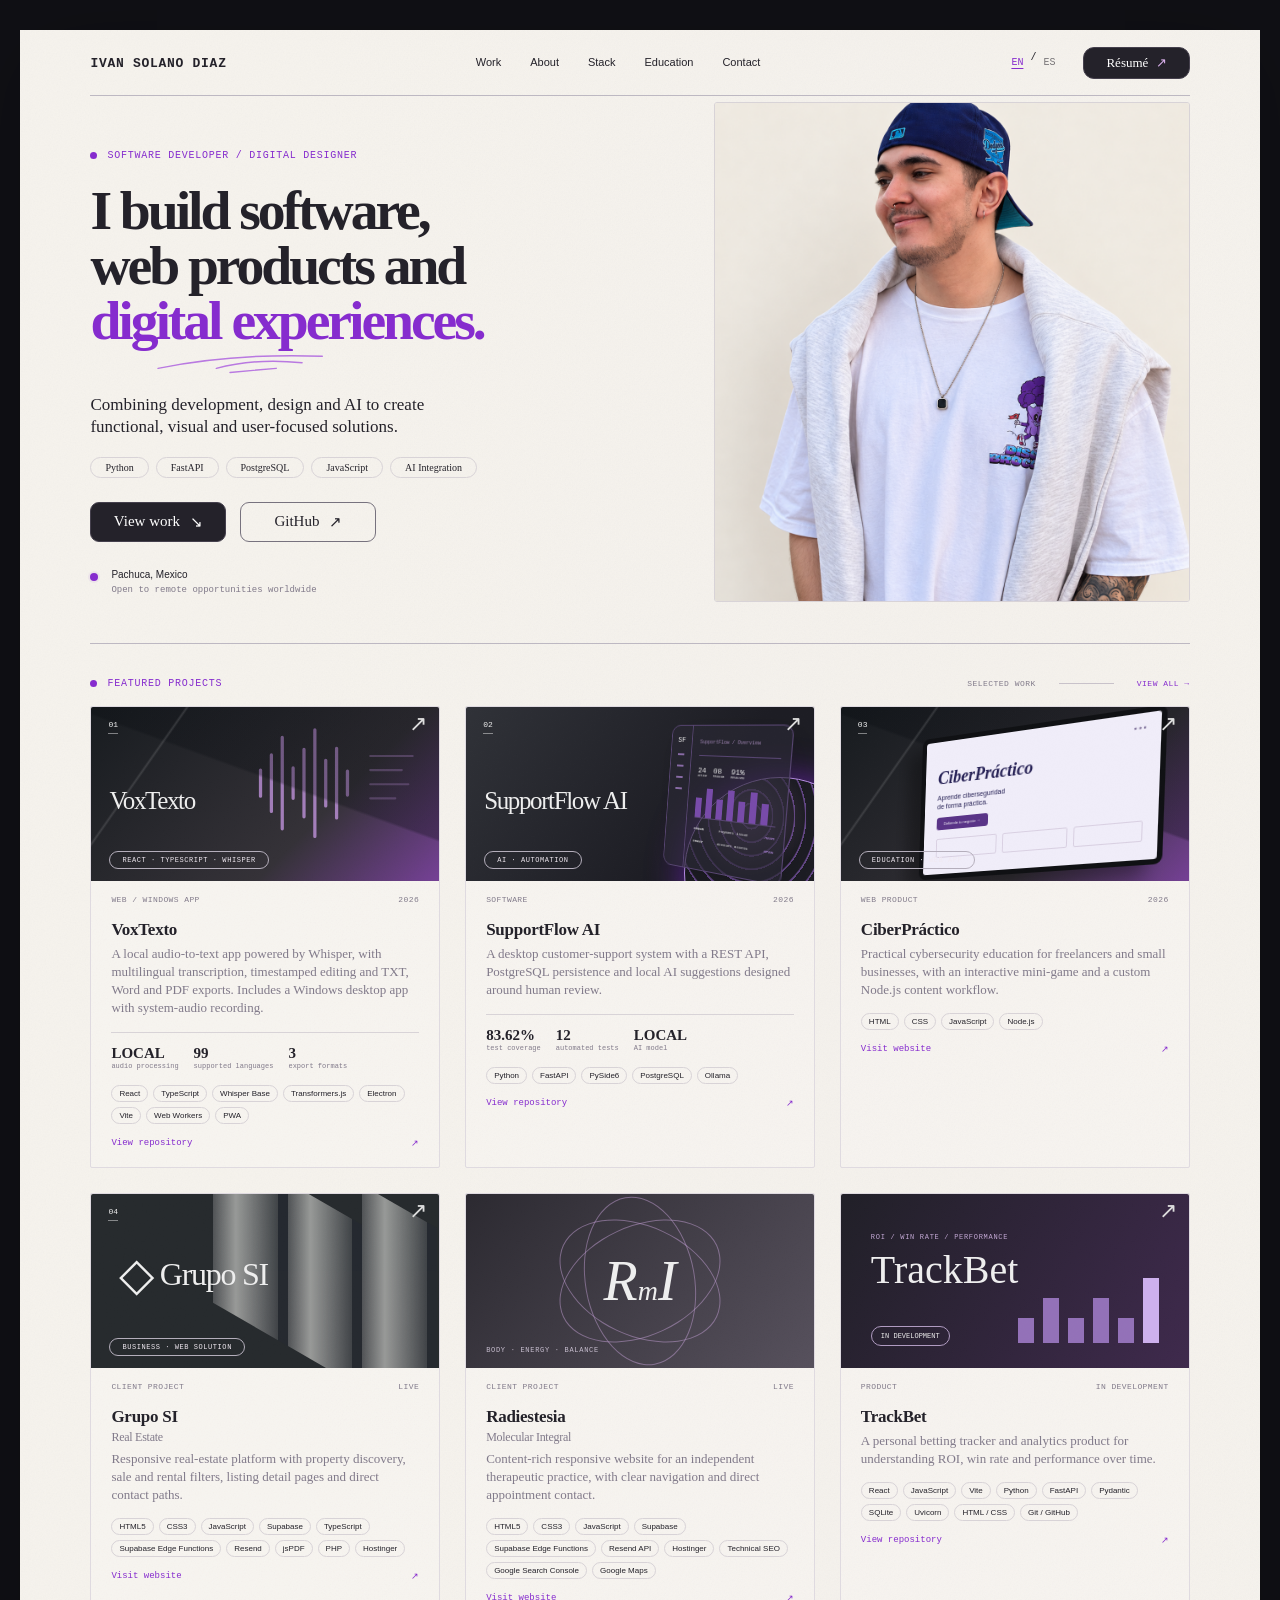
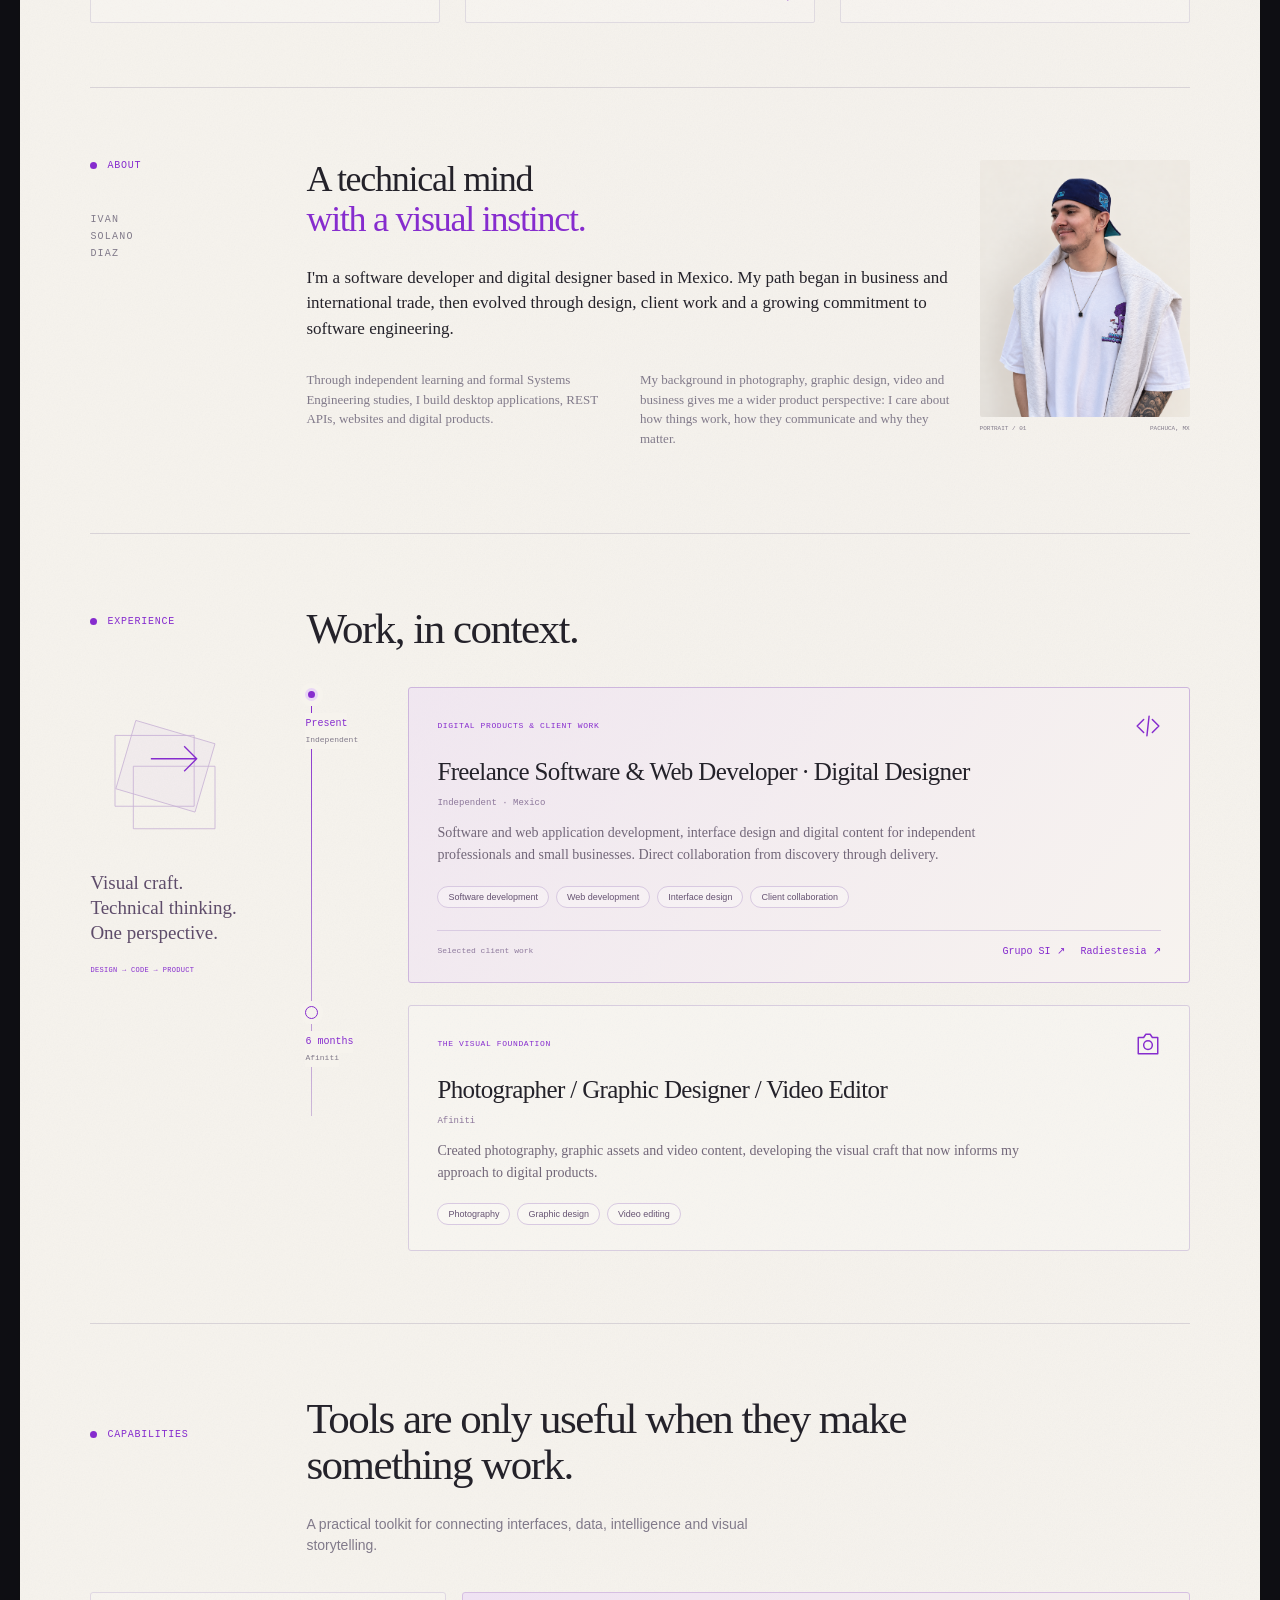
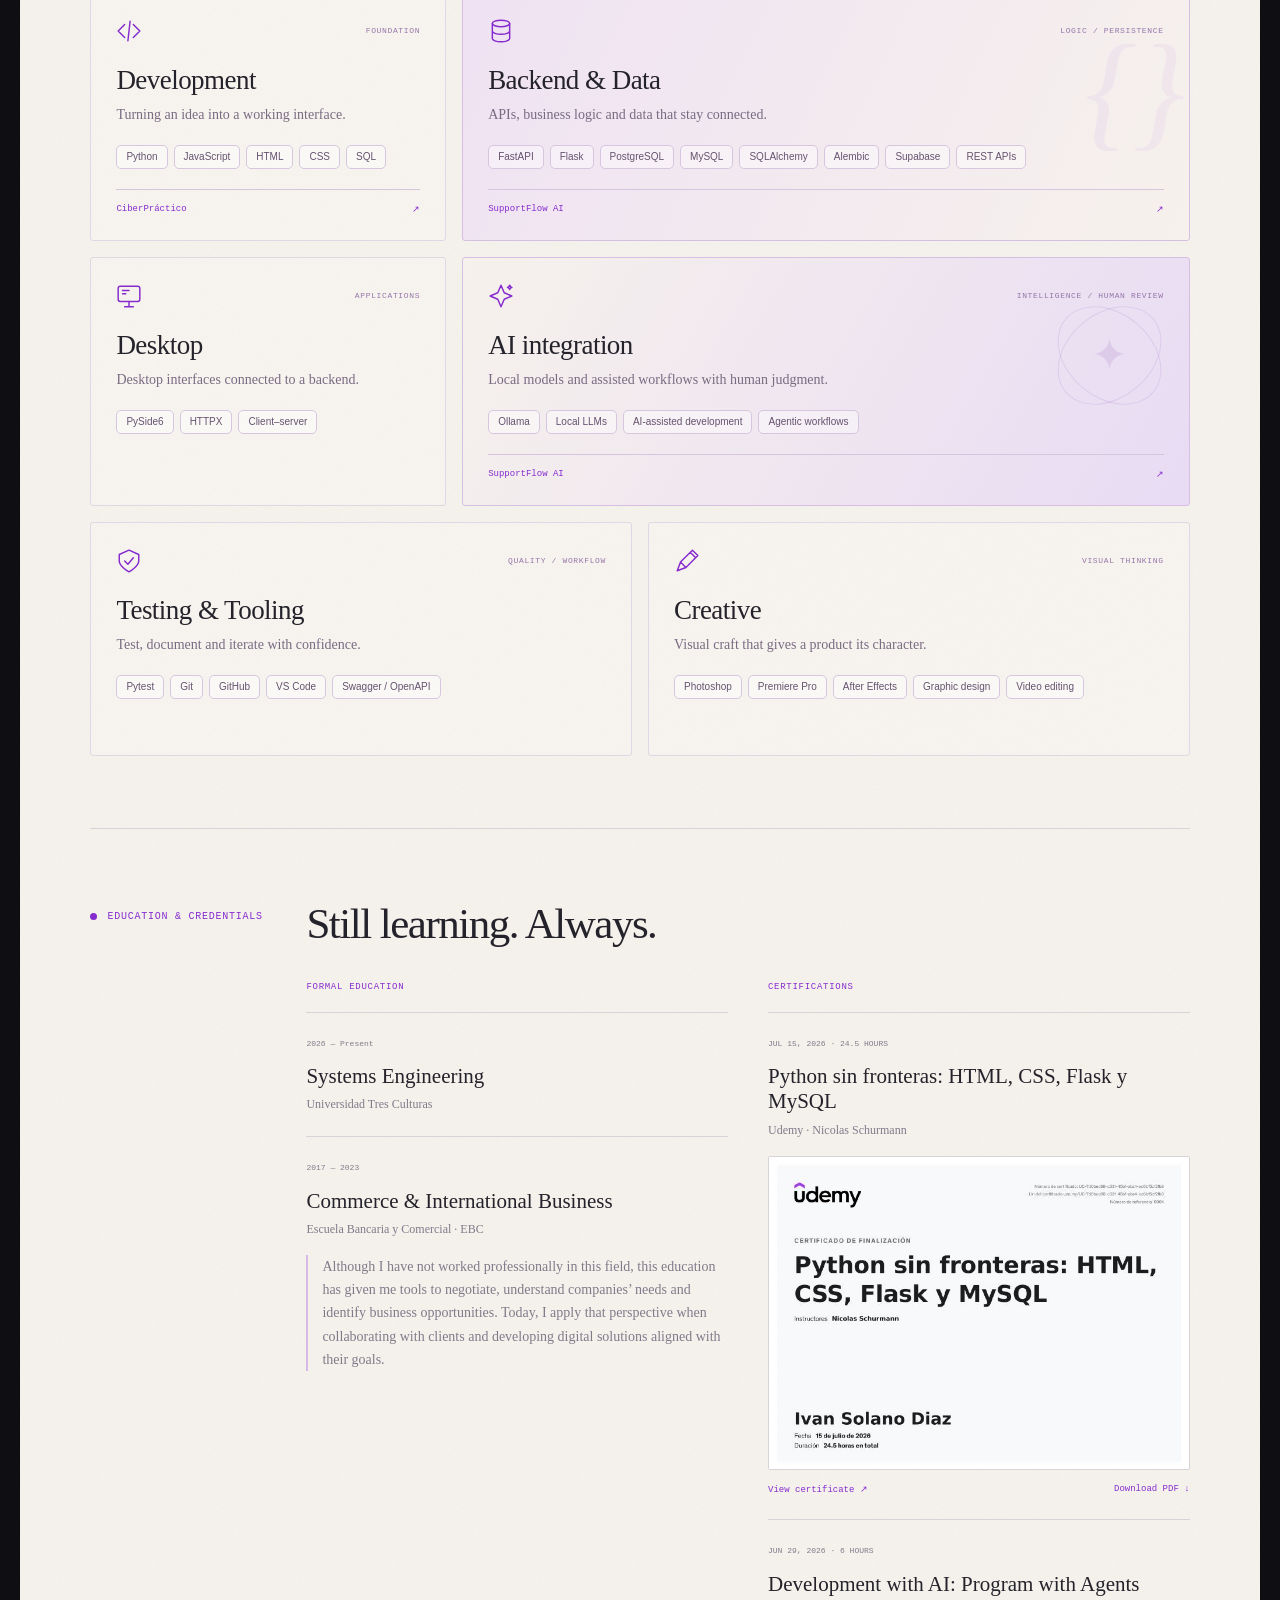
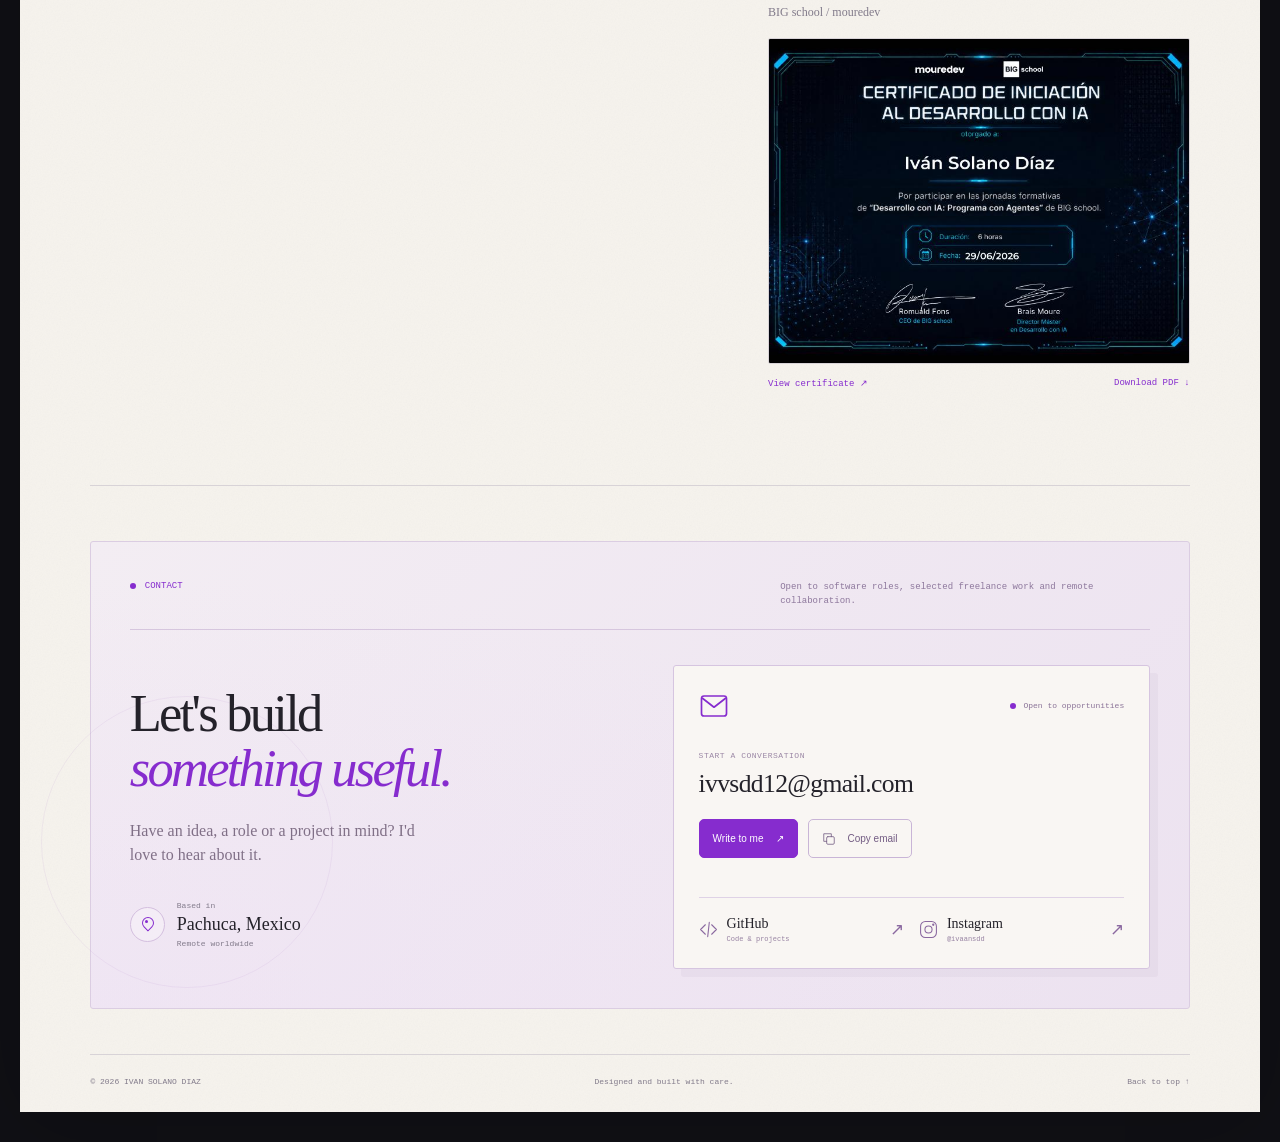
==== index.html @ 0d2542ab "Refresh cached portrait styles Updated the stylesheet link to include a version query parameter." ====
<!doctype html>
<html lang="en" data-theme="light">
<head>
  <meta charset="utf-8">
  <meta name="viewport" content="width=device-width, initial-scale=1">
  <meta name="description" content="Portfolio of Ivan Solano Diaz — software developer and digital designer based in Pachuca, Mexico.">
  <meta name="theme-color" content="#f1eee5">
  <title>Ivan Solano Diaz — Software Developer &amp; Digital Designer</title>
  <link rel="icon" href="assets/favicon.svg" type="image/svg+xml">
  <link rel="preload" href="assets/ivan-solano-portrait-cream.png" as="image">
  <link rel="stylesheet" href="styles.css?v=20261022-portrait">
  <script src="script.js" defer></script>
</head>
<body>
  <a class="skip-link" href="#main" data-en="Skip to content" data-es="Saltar al contenido">Skip to content</a>

  <div class="page-noise" aria-hidden="true"></div>
  <svg class="icon-library" xmlns="http://www.w3.org/2000/svg" aria-hidden="true">
    <defs>
      <symbol id="icon-code" viewBox="0 0 24 24"><path d="m8 6-6 6 6 6m8-12 6 6-6 6m-3-15-2 18"/></symbol>
      <symbol id="icon-data" viewBox="0 0 24 24"><ellipse cx="12" cy="5" rx="8" ry="3"/><path d="M4 5v14c0 1.7 3.6 3 8 3s8-1.3 8-3V5M4 12c0 1.7 3.6 3 8 3s8-1.3 8-3"/></symbol>
      <symbol id="icon-screen" viewBox="0 0 24 24"><rect x="2" y="3" width="20" height="14" rx="2"/><path d="M8 22h8m-4-5v5M6 7h6m-6 3h3"/></symbol>
      <symbol id="icon-ai" viewBox="0 0 24 24"><path d="m12 2 3 7 7 3-7 3-3 7-3-7-7-3 7-3Z"/><path d="m20 2 .7 1.3L22 4l-1.3.7L20 6l-.7-1.3L18 4l1.3-.7Z"/></symbol>
      <symbol id="icon-testing" viewBox="0 0 24 24"><path d="M12 2 3 6v6c0 5 9 10 9 10s9-5 9-10V6ZM8 12l3 3 5-6"/></symbol>
      <symbol id="icon-creative" viewBox="0 0 24 24"><path d="m3 21 3-8L17 2l5 5L11 18Zm3-8 5 5m4-14 5 5M3 21l8-3"/></symbol>
      <symbol id="icon-camera" viewBox="0 0 24 24"><path d="M3 6h5l2-3h4l2 3h5v15H3Z"/><circle cx="12" cy="13" r="4"/></symbol>
      <symbol id="icon-mail" viewBox="0 0 24 24"><rect x="2" y="4" width="20" height="16" rx="2"/><path d="m3 6 9 7 9-7"/></symbol>
      <symbol id="icon-instagram" viewBox="0 0 24 24"><rect x="2" y="2" width="20" height="20" rx="6"/><circle cx="12" cy="12" r="4.5"/><circle cx="18" cy="6" r=".8"/></symbol>
      <symbol id="icon-copy" viewBox="0 0 24 24"><rect x="8" y="8" width="13" height="13" rx="2"/><path d="M16 8V3H3v13h5"/></symbol>
    </defs>
  </svg>
  <div class="portfolio-sheet">

  <header class="site-header" data-header>
    <a class="brand" href="#top" aria-label="Ivan Solano — Home">
      <span class="brand-name">IVAN SOLANO DIAZ</span>
    </a>

    <button class="menu-button" type="button" aria-expanded="false" aria-controls="site-nav" data-menu-button>
      <span data-en="Menu" data-es="Menú">Menu</span>
      <i aria-hidden="true"></i>
    </button>

    <nav class="site-nav" id="site-nav" aria-label="Primary navigation" data-nav>
      <a href="#work" data-en="Work" data-es="Proyectos">Work</a>
      <a href="#about" data-en="About" data-es="Perfil">About</a>
      <a href="#stack" data-en="Stack" data-es="Stack">Stack</a>
      <a href="#education" data-en="Education" data-es="Educación">Education</a>
      <a href="#contact" data-en="Contact" data-es="Contacto">Contact</a>
    </nav>

    <div class="language-switcher" aria-label="Language selector">
      <button type="button" class="is-active" data-lang="en" aria-pressed="true">EN</button>
      <span>/</span>
      <button type="button" data-lang="es" aria-pressed="false">ES</button>
    </div>
    <button class="resume-button" type="button" data-print><span data-en="Résumé" data-es="Currículum">Résumé</span> <span class="ui-arrow" aria-hidden="true">↗</span></button>
  </header>

  <main id="main">
    <section class="hero" id="top" aria-labelledby="hero-title">
      <div class="hero-title-wrap">
        <p class="eyebrow reveal" data-en="Software Developer / Digital Designer" data-es="Desarrollador de Software / Diseñador Digital">Software Developer / Digital Designer</p>
        <h1 id="hero-title" class="display-title">
          <span class="title-line" data-en="I build software," data-es="Creo software,">I build software,</span>
          <span class="title-line" data-en="web products and" data-es="productos web y">web products and</span>
          <span class="title-line accent" data-en="digital experiences." data-es="experiencias digitales.">digital experiences.</span>
        </h1>
        <svg class="headline-scribble" viewBox="0 0 220 28" aria-hidden="true"><path d="M5 20 Q97 1 208 5 M77 20 Q125 7 183 13 M94 25 L151 20"/></svg>
      </div>

      <div class="hero-photo hero-photo--portrait reveal" data-parallax>
        <div class="photo-frame">
          <img src="assets/ivan-solano-portrait-cream.png" alt="Ivan Solano in a natural portrait against a warm cream background" width="1122" height="1402">
        </div>
      </div>

      <div class="hero-intro reveal">
        <p data-en="Combining development, design and AI to create functional, visual and user-focused solutions."
           data-es="Combino desarrollo, diseño e IA para crear soluciones funcionales, visuales y centradas en las personas.">
          Combining development, design and AI to create functional, visual and user-focused solutions.
        </p>
        <ul class="hero-tags tag-list"><li>Python</li><li>FastAPI</li><li>PostgreSQL</li><li>JavaScript</li><li>AI Integration</li></ul>
        <div class="hero-actions">
          <a class="button button-dark" href="#work"><span data-en="View work" data-es="Ver proyectos">View work</span><span class="ui-arrow" aria-hidden="true">↘</span></a>
          <a class="button button-ghost" href="https://github.com/wasatnight" target="_blank" rel="noreferrer"><span>GitHub</span><span class="ui-arrow" aria-hidden="true">↗</span></a>
        </div>
      </div>

      <aside class="hero-status reveal" aria-label="Current status">
        <span class="status-dot" aria-hidden="true"></span>
        <p><strong data-en="Pachuca, Mexico" data-es="Pachuca, México">Pachuca, Mexico</strong><br><span data-en="Open to remote opportunities worldwide" data-es="Disponible para oportunidades remotas globales">Open to remote opportunities worldwide</span></p>
      </aside>

      <div class="hero-stamp" aria-hidden="true">
        <svg viewBox="0 0 120 120" role="img">
          <defs><path id="circlePath" d="M 60,60 m -45,0 a 45,45 0 1,1 90,0 a 45,45 0 1,1 -90,0"/></defs>
          <text><textPath href="#circlePath">DESIGNING SYSTEMS · BUILDING IDEAS · </textPath></text>
          <path d="M60 39v42M46 67l14 14 14-14" fill="none" stroke="currentColor" stroke-width="2"/>
        </svg>
      </div>
    </section>

    <div class="ticker" aria-hidden="true">
      <div class="ticker-track">
        <span>PYTHON</span><i>✦</i><span>FASTAPI</span><i>✦</i><span>POSTGRESQL</span><i>✦</i><span>JAVASCRIPT</span><i>✦</i><span>AI INTEGRATION</span><i>✦</i>
        <span>PYTHON</span><i>✦</i><span>FASTAPI</span><i>✦</i><span>POSTGRESQL</span><i>✦</i><span>JAVASCRIPT</span><i>✦</i><span>AI INTEGRATION</span><i>✦</i>
      </div>
    </div>

    <section class="section work-section" id="work" aria-labelledby="work-title">
      <header class="section-heading reveal">
        <h2 id="work-title" class="section-index" data-en="Featured projects" data-es="Proyectos destacados">Featured projects</h2>
        <a href="#more-work" class="all-work-link"><span data-en="Selected work" data-es="Selección de trabajo">Selected work</span><i></i><b><span data-en="View all" data-es="Ver todos">View all</span> <span class="ui-arrow" aria-hidden="true">→</span></b></a>
      </header>

      <div class="project-grid">
      <article class="project-card project-featured reveal">
        <div class="project-card-visual cyber-visual" aria-label="Graphic illustration for VoxTexto">
          <span class="cyber-grid" aria-hidden="true"></span>
          <span class="visual-number">01</span><a class="visual-arrow" href="https://github.com/wasatnight/voxtexto" target="_blank" rel="noreferrer" aria-label="VoxTexto GitHub repository">↗</a>
          <svg viewBox="0 0 320 174" width="100%" height="100%" preserveAspectRatio="xMidYMid slice" aria-hidden="true" focusable="false">
            <g fill="none" stroke="#c898e5" stroke-width="3" stroke-linecap="round" opacity=".75">
              <path d="M156 65v24m10-38v52m10-68v84m10-56v28m10-45v62m10-80v98m10-70v42m10-53v64m10-43v22"/>
              <path d="M257 52h39m-39 13h29m-29 13h35m-35 13h23" stroke-width="2" opacity=".55"/>
            </g>
          </svg>
          <span class="visual-title">VoxTexto</span><span class="visual-label">REACT · TYPESCRIPT · WHISPER</span>
        </div>
        <div class="project-copy">
          <div class="project-meta"><span data-en="WEB / WINDOWS APP" data-es="APP WEB / WINDOWS">WEB / WINDOWS APP</span><span>2026</span></div>
          <h3>VoxTexto</h3>
          <p data-en="A local audio-to-text app powered by Whisper, with multilingual transcription, timestamped editing and TXT, Word and PDF exports. Includes a Windows desktop app with system-audio recording."
             data-es="Aplicación de audio a texto con procesamiento local mediante Whisper, transcripción multilingüe, edición con marcas de tiempo y exportación a TXT, Word y PDF. Incluye una app para Windows con grabación del audio del sistema.">
            A local audio-to-text app powered by Whisper, with multilingual transcription, timestamped editing and TXT, Word and PDF exports. Includes a Windows desktop app with system-audio recording.
          </p>
          <div class="project-facts" aria-label="Project highlights">
            <span><strong>LOCAL</strong><small data-en="audio processing" data-es="procesamiento de audio">audio processing</small></span>
            <span><strong>99</strong><small data-en="supported languages" data-es="idiomas compatibles">supported languages</small></span>
            <span><strong>3</strong><small data-en="export formats" data-es="formatos de exportación">export formats</small></span>
          </div>
          <ul class="tag-list" aria-label="Technologies"><li>React</li><li>TypeScript</li><li>Whisper Base</li><li>Transformers.js</li><li>Electron</li><li>Vite</li><li>Web Workers</li><li>PWA</li></ul>
          <a class="text-link" href="https://github.com/wasatnight/voxtexto" target="_blank" rel="noreferrer"><span data-en="View repository" data-es="Ver repositorio">View repository</span> <span class="ui-arrow" aria-hidden="true">↗</span></a>
        </div>
      </article>

      <article class="project-card project-featured reveal">
        <div class="project-visual supportflow-visual" aria-label="Abstract interface preview for SupportFlow AI">
          <div class="app-window">
            <div class="app-sidebar">
              <span class="app-logo">SF</span>
              <i></i><i></i><i></i><i></i>
            </div>
            <div class="app-main">
              <div class="app-top"><span>SupportFlow / Overview</span><b>● LOCAL AI</b></div>
              <div class="metric-row"><i>24<small>ACTIVE</small></i><i>08<small>PENDING</small></i><i>91%<small>RESOLVED</small></i></div>
              <div class="app-chart"><span></span><span></span><span></span><span></span><span></span><span></span><span></span></div>
              <div class="ticket-row"><b>#0248</b><span>Payment issue</span><em>HIGH</em></div>
              <div class="ticket-row"><b>#0247</b><span>Account access</span><em>OPEN</em></div>
            </div>
          </div>
          <span class="visual-number">02</span><a class="visual-arrow" href="https://github.com/wasatnight/supportflow-ai" target="_blank" rel="noreferrer" aria-label="SupportFlow AI repository">↗</a>
          <span class="visual-title">SupportFlow AI</span><span class="visual-label">AI · AUTOMATION</span>
        </div>
        <div class="project-copy">
          <div class="project-meta"><span>SOFTWARE</span><span>2026</span></div>
          <h3>SupportFlow AI</h3>
          <p data-en="A desktop customer-support system with a REST API, PostgreSQL persistence and local AI suggestions designed around human review."
             data-es="Sistema de soporte al cliente de escritorio con API REST, persistencia en PostgreSQL y sugerencias de IA local diseñadas para revisión humana.">
            A desktop customer-support system with a REST API, PostgreSQL persistence and local AI suggestions designed around human review.
          </p>
          <div class="project-facts" aria-label="Project highlights">
            <span><strong>83.62%</strong><small data-en="test coverage" data-es="cobertura de tests">test coverage</small></span>
            <span><strong>12</strong><small data-en="automated tests" data-es="tests automatizados">automated tests</small></span>
            <span><strong>LOCAL</strong><small data-en="AI model" data-es="modelo de IA">AI model</small></span>
          </div>
          <ul class="tag-list" aria-label="Technologies">
            <li>Python</li><li>FastAPI</li><li>PySide6</li><li>PostgreSQL</li><li>Ollama</li>
          </ul>
          <a class="text-link" href="https://github.com/wasatnight/supportflow-ai" target="_blank" rel="noreferrer"><span data-en="View repository" data-es="Ver repositorio">View repository</span> <span class="ui-arrow" aria-hidden="true">↗</span></a>
        </div>
      </article>

        <article class="project-card reveal">
          <div class="project-card-visual cyber-visual" aria-label="Graphic illustration for CiberPráctico">
            <span class="cyber-grid"></span>
            <span class="visual-number">03</span><a class="visual-arrow" href="https://ciberpractico.com" target="_blank" rel="noreferrer" aria-label="CiberPráctico website">↗</a>
            <div class="browser-mock"><div class="mock-toolbar">● ● ●</div><p>CiberPráctico</p><small>Aprende ciberseguridad<br>de forma práctica.</small><div class="mock-button">Defiende tu negocio <span class="ui-arrow" aria-hidden="true">→</span></div><div class="mock-tiles"><i></i><i></i><i></i></div></div>
            <span class="visual-label">EDUCATION · WEB APP</span>
          </div>
          <div class="project-meta"><span>WEB PRODUCT</span><span>2026</span></div>
          <h3>CiberPráctico</h3>
          <p data-en="Practical cybersecurity education for freelancers and small businesses, with an interactive mini-game and a custom Node.js content workflow."
             data-es="Educación práctica en ciberseguridad para freelancers y pequeños negocios, con minijuego interactivo y un flujo de contenido propio en Node.js.">
            Practical cybersecurity education for freelancers and small businesses, with an interactive mini-game and a custom Node.js content workflow.
          </p>
          <ul class="tag-list"><li>HTML</li><li>CSS</li><li>JavaScript</li><li>Node.js</li></ul>
          <a class="text-link" href="https://ciberpractico.com" target="_blank" rel="noreferrer"><span data-en="Visit website" data-es="Visitar sitio">Visit website</span> <span class="ui-arrow" aria-hidden="true">↗</span></a>
        </article>

        <article class="project-card reveal" id="more-work">
          <div class="project-card-visual estate-visual" aria-label="Graphic illustration for Grupo SI">
            <span class="visual-number">04</span><a class="visual-arrow" href="https://gruposichih.com.mx" target="_blank" rel="noreferrer" aria-label="Grupo SI website">↗</a>
            <div class="estate-photo"><span></span><span></span><span></span></div>
            <p><span aria-hidden="true">◇</span> Grupo SI</p>
            <span class="visual-label">BUSINESS · WEB SOLUTION</span>
          </div>
          <div class="project-meta"><span>CLIENT PROJECT</span><span>LIVE</span></div>
          <h3>Grupo SI <small>Real Estate</small></h3>
          <p data-en="Responsive real-estate platform with property discovery, sale and rental filters, listing detail pages and direct contact paths."
             data-es="Plataforma inmobiliaria responsive con búsqueda de propiedades, filtros de venta y renta, fichas individuales y contacto directo.">
            Responsive real-estate platform with property discovery, sale and rental filters, listing detail pages and direct contact paths.
          </p>
          <ul class="tag-list" aria-label="Technologies"><li>HTML5</li><li>CSS3</li><li>JavaScript</li><li>Supabase</li><li>TypeScript</li><li>Supabase Edge Functions</li><li>Resend</li><li>jsPDF</li><li>PHP</li><li>Hostinger</li></ul>
          <a class="text-link" href="https://gruposichih.com.mx" target="_blank" rel="noreferrer"><span data-en="Visit website" data-es="Visitar sitio">Visit website</span> <span class="ui-arrow" aria-hidden="true">↗</span></a>
        </article>

        <article class="project-card reveal">
          <div class="project-card-visual rad-visual" aria-label="Graphic illustration for Radiestesia Molecular Integral">
            <span class="orbit orbit-one"></span><span class="orbit orbit-two"></span><span class="orbit orbit-three"></span>
            <p>R<small>m</small>I</p>
            <b>BODY · ENERGY · BALANCE</b>
          </div>
          <div class="project-meta"><span>CLIENT PROJECT</span><span>LIVE</span></div>
          <h3>Radiestesia <small>Molecular Integral</small></h3>
          <p data-en="Content-rich responsive website for an independent therapeutic practice, with clear navigation and direct appointment contact."
             data-es="Sitio responsive con amplio contenido para una práctica terapéutica independiente, navegación clara y contacto directo para agendar.">
            Content-rich responsive website for an independent therapeutic practice, with clear navigation and direct appointment contact.
          </p>
          <ul class="tag-list" aria-label="Technologies"><li>HTML5</li><li>CSS3</li><li>JavaScript</li><li>Supabase</li><li>Supabase Edge Functions</li><li>Resend API</li><li>Hostinger</li><li data-en="Technical SEO" data-es="SEO técnico">Technical SEO</li><li>Google Search Console</li><li>Google Maps</li></ul>
          <a class="text-link" href="https://radiestesiamolecularintegral.com.mx" target="_blank" rel="noreferrer"><span data-en="Visit website" data-es="Visitar sitio">Visit website</span> <span class="ui-arrow" aria-hidden="true">↗</span></a>
        </article>

        <article class="project-card project-wip reveal">
          <div class="project-card-visual trackbet-visual" aria-label="Graphic illustration for TrackBet">
            <a class="visual-arrow" href="https://github.com/wasatnight/trackbet-desktop" target="_blank" rel="noreferrer" aria-label="TrackBet GitHub repository">↗</a>
            <div class="odds"><span>ROI / WIN RATE / PERFORMANCE</span><strong>TrackBet</strong></div>
            <div class="track-line"><i></i><i></i><i></i><i></i><i></i><i></i></div>
            <div class="wip-stamp" data-en="IN DEVELOPMENT" data-es="EN DESARROLLO">IN DEVELOPMENT</div>
          </div>
          <div class="project-meta"><span>PRODUCT</span><span data-en="IN DEVELOPMENT" data-es="EN DESARROLLO">IN DEVELOPMENT</span></div>
          <h3>TrackBet</h3>
          <p data-en="A personal betting tracker and analytics product for understanding ROI, win rate and performance over time."
             data-es="Producto personal para registrar apuestas y analizar ROI, porcentaje de acierto y rendimiento a lo largo del tiempo.">
            A personal betting tracker and analytics product for understanding ROI, win rate and performance over time.
          </p>
          <ul class="tag-list" aria-label="Technologies"><li>React</li><li>JavaScript</li><li>Vite</li><li>Python</li><li>FastAPI</li><li>Pydantic</li><li>SQLite</li><li>Uvicorn</li><li>HTML / CSS</li><li>Git / GitHub</li></ul>
          <a class="text-link" href="https://github.com/wasatnight/trackbet-desktop" target="_blank" rel="noreferrer"><span data-en="View repository" data-es="Ver repositorio">View repository</span> <span class="ui-arrow" aria-hidden="true">↗</span></a>
        </article>
      </div>
    </section>

    <section class="section about-section" id="about" aria-labelledby="about-title">
      <div class="about-label reveal">
        <p class="section-index"><span data-en="About" data-es="Perfil">About</span></p>
        <span>IVAN<br>SOLANO<br>DIAZ</span>
      </div>
      <div class="about-copy reveal">
        <h2 id="about-title"><span data-en="A technical mind" data-es="Mente técnica">A technical mind</span><br><em data-en="with a visual instinct." data-es="con instinto visual.">with a visual instinct.</em></h2>
        <p class="lead" data-en="I'm a software developer and digital designer based in Mexico. My path began in business and international trade, then evolved through design, client work and a growing commitment to software engineering."
           data-es="Soy desarrollador de software y diseñador digital en México. Mi camino comenzó en negocios y comercio internacional, y evolucionó a través del diseño, el trabajo con clientes y un compromiso creciente con la ingeniería de software.">
          I'm a software developer and digital designer based in Mexico. My path began in business and international trade, then evolved through design, client work and a growing commitment to software engineering.
        </p>
        <div class="about-columns">
          <p data-en="Through independent learning and formal Systems Engineering studies, I build desktop applications, REST APIs, websites and digital products."
             data-es="A través del aprendizaje independiente y mis estudios formales en Ingeniería en Sistemas, construyo aplicaciones de escritorio, APIs REST, sitios web y productos digitales.">
            Through independent learning and formal Systems Engineering studies, I build desktop applications, REST APIs, websites and digital products.
          </p>
          <p data-en="My background in photography, graphic design, video and business gives me a wider product perspective: I care about how things work, how they communicate and why they matter."
             data-es="Mi experiencia en fotografía, diseño gráfico, video y negocios me da una perspectiva más amplia: me importa cómo funcionan las cosas, cómo comunican y por qué importan.">
            My background in photography, graphic design, video and business gives me a wider product perspective: I care about how things work, how they communicate and why they matter.
          </p>
        </div>
      </div>
      <figure class="about-photo reveal">
        <img src="assets/ivan-solano-portrait-cream.png" alt="Portrait of Ivan Solano against a warm cream background" width="1122" height="1402" loading="lazy">
        <figcaption><span>PORTRAIT / 01</span><span>PACHUCA, MX</span></figcaption>
      </figure>
    </section>

    <section class="section experience-section" id="experience" aria-labelledby="experience-title">
      <header class="section-heading compact reveal">
        <p class="section-index"><span data-en="Experience" data-es="Experiencia">Experience</span></p>
        <h2 id="experience-title" data-en="Work, in context." data-es="Trabajo, en contexto.">Work, in context.</h2>
      </header>
      <div class="experience-layout">
      <aside class="career-note reveal">
        <svg class="career-art" viewBox="0 0 180 155" aria-hidden="true"><path d="M30 30h95v85H30z"/><path d="m55 12 95 28-24 82-95-28Z"/><path d="M52 67h98v75H52z"/><path class="career-art-arrow" d="M73 58h55m-15-15 15 15-15 15"/></svg>
        <p><span data-en="Visual craft." data-es="Criterio visual.">Visual craft.</span><br><span data-en="Technical thinking." data-es="Pensamiento técnico.">Technical thinking.</span><br><span data-en="One perspective." data-es="Una misma mirada.">One perspective.</span></p>
        <span data-en="DESIGN → CODE → PRODUCT" data-es="DISEÑO → CÓDIGO → PRODUCTO">DESIGN → CODE → PRODUCT</span>
      </aside>
      <div class="timeline">
        <article class="timeline-item reveal">
          <div class="timeline-date"><span class="timeline-node" aria-hidden="true"></span><span data-en="Present" data-es="Actualidad">Present</span><small data-en="Independent" data-es="Independiente">Independent</small></div>
          <div class="experience-card experience-current">
            <div class="experience-card-top"><span class="experience-kind" data-en="Digital products &amp; client work" data-es="Productos digitales y clientes">Digital products &amp; client work</span><svg class="line-icon" aria-hidden="true"><use href="#icon-code"/></svg></div>
            <h3 data-en="Freelance Software &amp; Web Developer · Digital Designer" data-es="Desarrollador de Software y Web · Diseñador Digital Freelance">Freelance Software &amp; Web Developer · Digital Designer</h3>
            <p class="timeline-company" data-en="Independent · Mexico" data-es="Independiente · México">Independent · Mexico</p>
            <p data-en="Software and web application development, interface design and digital content for independent professionals and small businesses. Direct collaboration from discovery through delivery."
               data-es="Desarrollo de software y aplicaciones web, diseño de interfaces y contenido digital para profesionales independientes y pequeños negocios. Colaboración directa desde el descubrimiento hasta la entrega.">
              Software and web application development, interface design and digital content for independent professionals and small businesses. Direct collaboration from discovery through delivery.
            </p>
            <ul class="experience-tags"><li data-en="Software development" data-es="Desarrollo de software">Software development</li><li data-en="Web development" data-es="Desarrollo web">Web development</li><li data-en="Interface design" data-es="Diseño de interfaces">Interface design</li><li data-en="Client collaboration" data-es="Trabajo con clientes">Client collaboration</li></ul>
            <div class="experience-projects"><span data-en="Selected client work" data-es="Proyectos para clientes">Selected client work</span><a href="https://gruposichih.com.mx" target="_blank" rel="noreferrer">Grupo SI <span class="ui-arrow" aria-hidden="true">↗</span></a><a href="https://radiestesiamolecularintegral.com.mx" target="_blank" rel="noreferrer">Radiestesia <span class="ui-arrow" aria-hidden="true">↗</span></a></div>
          </div>
        </article>
        <article class="timeline-item reveal">
          <div class="timeline-date"><span class="timeline-node" aria-hidden="true"></span><span data-en="6 months" data-es="6 meses">6 months</span><small>Afiniti</small></div>
          <div class="experience-card">
            <div class="experience-card-top"><span class="experience-kind" data-en="The visual foundation" data-es="La base visual">The visual foundation</span><svg class="line-icon" aria-hidden="true"><use href="#icon-camera"/></svg></div>
            <h3 data-en="Photographer / Graphic Designer / Video Editor" data-es="Fotógrafo / Diseñador Gráfico / Editor de Video">Photographer / Graphic Designer / Video Editor</h3>
            <p class="timeline-company">Afiniti</p>
            <p data-en="Created photography, graphic assets and video content, developing the visual craft that now informs my approach to digital products."
               data-es="Creé fotografía, piezas gráficas y contenido de video, desarrollando el criterio visual que hoy guía mi enfoque de productos digitales.">
              Created photography, graphic assets and video content, developing the visual craft that now informs my approach to digital products.
            </p>
            <ul class="experience-tags"><li data-en="Photography" data-es="Fotografía">Photography</li><li data-en="Graphic design" data-es="Diseño gráfico">Graphic design</li><li data-en="Video editing" data-es="Edición de video">Video editing</li></ul>
          </div>
        </article>
      </div>
      </div>
    </section>

    <section class="section stack-section" id="stack" aria-labelledby="stack-title">
      <header class="section-heading reveal">
        <p class="section-index"><span data-en="Capabilities" data-es="Capacidades">Capabilities</span></p>
        <h2 id="stack-title" data-en="Tools are only useful when they make something work." data-es="Las herramientas importan cuando hacen que algo funcione.">Tools are only useful when they make something work.</h2>
        <p data-en="A practical toolkit for connecting interfaces, data, intelligence and visual storytelling." data-es="Herramientas para conectar interfaces, datos, inteligencia y comunicación visual.">A practical toolkit for connecting interfaces, data, intelligence and visual storytelling.</p>
      </header>
      <div class="stack-grid">
        <article class="stack-group stack-development reveal">
          <div class="stack-card-top"><svg class="line-icon" aria-hidden="true"><use href="#icon-code"/></svg><span>FOUNDATION</span></div>
          <h3 data-en="Development" data-es="Desarrollo">Development</h3><p data-en="Turning an idea into a working interface." data-es="De la idea a una interfaz que funciona.">Turning an idea into a working interface.</p>
          <ul class="tool-tags"><li>Python</li><li>JavaScript</li><li>HTML</li><li>CSS</li><li>SQL</li></ul>
          <a class="capability-link" href="https://ciberpractico.com" target="_blank" rel="noreferrer">CiberPráctico <span class="ui-arrow" aria-hidden="true">↗</span></a>
        </article>
        <article class="stack-group stack-backend reveal">
          <div class="stack-card-top"><svg class="line-icon" aria-hidden="true"><use href="#icon-data"/></svg><span>LOGIC / PERSISTENCE</span></div>
          <span class="stack-watermark" aria-hidden="true">{ }</span>
          <h3 data-en="Backend &amp; Data" data-es="Backend y Datos">Backend &amp; Data</h3><p data-en="APIs, business logic and data that stay connected." data-es="APIs, lógica de negocio y datos conectados.">APIs, business logic and data that stay connected.</p>
          <ul class="tool-tags"><li>FastAPI</li><li>Flask</li><li>PostgreSQL</li><li>MySQL</li><li>SQLAlchemy</li><li>Alembic</li><li>Supabase</li><li>REST APIs</li></ul>
          <a class="capability-link" href="https://github.com/wasatnight/supportflow-ai" target="_blank" rel="noreferrer">SupportFlow AI <span class="ui-arrow" aria-hidden="true">↗</span></a>
        </article>
        <article class="stack-group stack-desktop reveal">
          <div class="stack-card-top"><svg class="line-icon" aria-hidden="true"><use href="#icon-screen"/></svg><span>APPLICATIONS</span></div>
          <h3 data-en="Desktop" data-es="Escritorio">Desktop</h3><p data-en="Desktop interfaces connected to a backend." data-es="Interfaces de escritorio conectadas al backend.">Desktop interfaces connected to a backend.</p>
          <ul class="tool-tags"><li>PySide6</li><li>HTTPX</li><li data-en="Client–server" data-es="Cliente-servidor">Client–server</li></ul>
        </article>
        <article class="stack-group stack-ai reveal">
          <div class="stack-card-top"><svg class="line-icon" aria-hidden="true"><use href="#icon-ai"/></svg><span>INTELLIGENCE / HUMAN REVIEW</span></div>
          <div class="ai-orbit" aria-hidden="true"><i></i><i></i><span>✦</span></div>
          <h3 data-en="AI integration" data-es="Integración de IA">AI integration</h3><p data-en="Local models and assisted workflows with human judgment." data-es="Modelos locales y flujos asistidos con criterio humano.">Local models and assisted workflows with human judgment.</p>
          <ul class="tool-tags"><li>Ollama</li><li data-en="Local LLMs" data-es="LLM locales">Local LLMs</li><li data-en="AI-assisted development" data-es="Desarrollo asistido por IA">AI-assisted development</li><li data-en="Agentic workflows" data-es="Flujos con agentes">Agentic workflows</li></ul>
          <a class="capability-link" href="https://github.com/wasatnight/supportflow-ai" target="_blank" rel="noreferrer">SupportFlow AI <span class="ui-arrow" aria-hidden="true">↗</span></a>
        </article>
        <article class="stack-group stack-testing reveal">
          <div class="stack-card-top"><svg class="line-icon" aria-hidden="true"><use href="#icon-testing"/></svg><span>QUALITY / WORKFLOW</span></div>
          <h3 data-en="Testing &amp; Tooling" data-es="Testing y Herramientas">Testing &amp; Tooling</h3><p data-en="Test, document and iterate with confidence." data-es="Probar, documentar e iterar con confianza.">Test, document and iterate with confidence.</p>
          <ul class="tool-tags"><li>Pytest</li><li>Git</li><li>GitHub</li><li>VS Code</li><li>Swagger / OpenAPI</li></ul>
        </article>
        <article class="stack-group stack-creative reveal">
          <div class="stack-card-top"><svg class="line-icon" aria-hidden="true"><use href="#icon-creative"/></svg><span>VISUAL THINKING</span></div>
          <h3 data-en="Creative" data-es="Creativo">Creative</h3><p data-en="Visual craft that gives a product its character." data-es="Criterio visual que da personalidad a un producto.">Visual craft that gives a product its character.</p>
          <ul class="tool-tags"><li>Photoshop</li><li>Premiere Pro</li><li>After Effects</li><li data-en="Graphic design" data-es="Diseño gráfico">Graphic design</li><li data-en="Video editing" data-es="Edición de video">Video editing</li></ul>
        </article>
      </div>
    </section>

    <section class="section credentials-section" id="education" aria-labelledby="education-title">
      <header class="section-heading compact reveal">
        <p class="section-index"><span data-en="Education &amp; credentials" data-es="Educación y credenciales">Education &amp; credentials</span></p>
        <h2 id="education-title" data-en="Still learning. Always." data-es="Siempre aprendiendo.">Still learning. Always.</h2>
      </header>
      <div class="credentials-layout">
        <div class="education-list">
          <h3 class="mini-heading" data-en="Formal education" data-es="Educación formal">Formal education</h3>
          <article class="credential reveal"><span>2026 — <span data-en="Present" data-es="Actualidad">Present</span></span><h4 data-en="Systems Engineering" data-es="Ingeniería en Sistemas">Systems Engineering</h4><p>Universidad Tres Culturas</p></article>
          <article class="credential reveal">
            <span>2017 — 2023</span>
            <h4 data-en="Commerce &amp; International Business" data-es="Comercio y Negocios Internacionales">Commerce &amp; International Business</h4>
            <p>Escuela Bancaria y Comercial · EBC</p>
            <p class="education-note" data-en="Although I have not worked professionally in this field, this education has given me tools to negotiate, understand companies’ needs and identify business opportunities. Today, I apply that perspective when collaborating with clients and developing digital solutions aligned with their goals."
               data-es="Aunque no he ejercido profesionalmente en esta área, esta formación me ha dado herramientas para negociar, comprender las necesidades de las empresas y detectar oportunidades de negocio. Hoy aplico esa perspectiva al colaborar con clientes y desarrollar soluciones digitales alineadas con sus objetivos.">
              Although I have not worked professionally in this field, this education has given me tools to negotiate, understand companies’ needs and identify business opportunities. Today, I apply that perspective when collaborating with clients and developing digital solutions aligned with their goals.
            </p>
          </article>
        </div>
        <div class="certification-list">
          <h3 class="mini-heading" data-en="Certifications" data-es="Certificaciones">Certifications</h3>
          <article class="credential certificate reveal">
            <span data-en="JUL 15, 2026 · 24.5 HOURS" data-es="15 JUL 2026 · 24.5 HORAS">JUL 15, 2026 · 24.5 HOURS</span>
            <h4>Python sin fronteras: HTML, CSS, Flask y MySQL</h4>
            <p>Udemy · Nicolas Schurmann</p>
            <a class="certificate-preview" href="assets/certificates/python-web-development.pdf" target="_blank" rel="noreferrer" aria-label="Python sin fronteras certificate PDF">
              <img src="assets/certificates/python-web-development.jpg" alt="Udemy course completion certificate for Ivan Solano Diaz" width="720" height="536" loading="lazy">
            </a>
            <div class="credential-actions">
              <a href="assets/certificates/python-web-development.pdf" target="_blank" rel="noreferrer"><span data-en="View certificate" data-es="Ver certificado">View certificate</span> <span class="ui-arrow" aria-hidden="true">↗</span></a>
              <a href="assets/certificates/python-web-development.pdf" download><span data-en="Download PDF" data-es="Descargar PDF">Download PDF</span> <span class="ui-arrow" aria-hidden="true">↓</span></a>
            </div>
          </article>
          <article class="credential certificate reveal">
            <span data-en="JUN 29, 2026 · 6 HOURS" data-es="29 JUN 2026 · 6 HORAS">JUN 29, 2026 · 6 HOURS</span>
            <h4 data-en="Development with AI: Program with Agents" data-es="Desarrollo con IA: Programa con Agentes">Development with AI: Program with Agents</h4>
            <p>BIG school / mouredev</p>
            <a class="certificate-preview" href="assets/certificates/ai-development-agents.pdf" target="_blank" rel="noreferrer" aria-label="Development with AI certificate PDF">
              <img src="assets/certificates/ai-development-agents.jpg" alt="BIG school and mouredev introductory AI development certificate for Ivan Solano Diaz" width="720" height="557" loading="lazy">
            </a>
            <div class="credential-actions">
              <a href="assets/certificates/ai-development-agents.pdf" target="_blank" rel="noreferrer"><span data-en="View certificate" data-es="Ver certificado">View certificate</span> <span class="ui-arrow" aria-hidden="true">↗</span></a>
              <a href="assets/certificates/ai-development-agents.pdf" download><span data-en="Download PDF" data-es="Descargar PDF">Download PDF</span> <span class="ui-arrow" aria-hidden="true">↓</span></a>
            </div>
          </article>
        </div>
      </div>
    </section>

    <section class="contact-section" id="contact" aria-labelledby="contact-title">
      <div class="contact-panel">
      <div class="contact-top reveal">
        <p><span data-en="Contact" data-es="Contacto">Contact</span></p>
        <span data-en="Open to software roles, selected freelance work and remote collaboration."
              data-es="Disponible para posiciones de software, proyectos freelance seleccionados y colaboración remota.">
          Open to software roles, selected freelance work and remote collaboration.
        </span>
      </div>
      <div class="contact-layout">
      <div class="contact-intro reveal">
      <h2 id="contact-title" class="contact-title">
        <span data-en="Let's build" data-es="Construyamos">Let's build</span>
        <em data-en="something useful." data-es="algo útil.">something useful.</em>
      </h2>
        <p class="contact-invitation" data-en="Have an idea, a role or a project in mind? I'd love to hear about it." data-es="¿Tienes una idea, una oportunidad o un proyecto en mente? Me encantará conocerlo.">Have an idea, a role or a project in mind? I'd love to hear about it.</p>
        <div class="contact-location"><span class="location-dot" aria-hidden="true"></span><div><small data-en="Based in" data-es="Ubicado en">Based in</small><strong>Pachuca, Mexico</strong><span data-en="Remote worldwide" data-es="Remoto global">Remote worldwide</span></div></div>
      </div>
      <div class="contact-card reveal">
        <div class="contact-card-top"><svg class="line-icon" aria-hidden="true"><use href="#icon-mail"/></svg><span class="availability"><i aria-hidden="true"></i><span data-en="Open to opportunities" data-es="Disponible para oportunidades">Open to opportunities</span></span></div>
        <p class="contact-card-label" data-en="Start a conversation" data-es="Iniciar una conversación">Start a conversation</p>
        <a class="contact-email" href="mailto:ivvsdd12@gmail.com">ivvsdd12@gmail.com</a>
        <div class="email-actions">
          <a class="email-button" href="mailto:ivvsdd12@gmail.com"><span data-en="Write to me" data-es="Escríbeme">Write to me</span><span class="ui-arrow" aria-hidden="true">↗</span></a>
          <button class="copy-email" type="button" data-copy-email="ivvsdd12@gmail.com"><svg class="line-icon" aria-hidden="true"><use href="#icon-copy"/></svg><span data-copy-label data-en="Copy email" data-es="Copiar correo">Copy email</span></button>
        </div>
        <p class="copy-status" data-copy-status role="status" aria-live="polite"></p>
        <div class="manual-copy" data-manual-copy hidden><label for="contact-email-value" data-en="Select and copy this address:" data-es="Selecciona y copia esta dirección:">Select and copy this address:</label><input id="contact-email-value" type="text" value="ivvsdd12@gmail.com" readonly></div>
        <div class="contact-socials">
          <a href="https://github.com/wasatnight" target="_blank" rel="noreferrer"><svg class="line-icon" aria-hidden="true"><use href="#icon-code"/></svg><span><strong>GitHub</strong><small data-en="Code &amp; projects" data-es="Código y proyectos">Code &amp; projects</small></span><b class="ui-arrow" aria-hidden="true">↗</b></a>
          <a href="https://www.instagram.com/ivaansdd/" target="_blank" rel="noreferrer"><svg class="line-icon" aria-hidden="true"><use href="#icon-instagram"/></svg><span><strong>Instagram</strong><small>@ivaansdd</small></span><b class="ui-arrow" aria-hidden="true">↗</b></a>
        </div>
      </div>
      </div>
      </div>
    </section>
  </main>

  <footer class="site-footer">
    <p>© <span data-current-year>2026</span> IVAN SOLANO DIAZ</p>
    <p data-en="Designed and built with care." data-es="Diseñado y construido con atención al detalle.">Designed and built with care.</p>
    <a href="#top"><span data-en="Back to top" data-es="Volver arriba">Back to top</span> <span class="ui-arrow" aria-hidden="true">↑</span></a>
  </footer>
  </div>
</body>
</html>
---- styles.css ----
:root{--paper:#f6f3ed;--ink:#24222a;--muted:#817a8a;--violet:#862cce;--line:#d8d3d7;--serif:Georgia,'Times New Roman',serif;--sans:Arial,Helvetica,sans-serif;--mono:Consolas,'Courier New',monospace;--pad:clamp(24px,5.5vw,76px)}
*{box-sizing:border-box}html{scroll-behavior:smooth;scroll-padding-top:32px}body{margin:0;background:#101015;color:var(--ink);font-family:var(--sans);font-size:14px;line-height:1.55}a{color:inherit;text-decoration:none}button{font:inherit;color:inherit;cursor:pointer}img{display:block;max-width:100%}::selection{background:#862cce;color:white}:focus-visible{outline:2px solid var(--violet);outline-offset:5px}.portfolio-sheet{max-width:1240px;margin:30px auto;background:var(--paper);padding:0 var(--pad);position:relative;overflow:hidden;box-shadow:0 12px 90px #0003;background-image:radial-gradient(ellipse at 70% 15%,#ddd4e00d,transparent 50%),url('assets/paper.svg')}.page-noise{display:none}.skip-link{position:fixed;top:-100px;left:20px;padding:10px 20px;background:var(--ink);color:white;z-index:100}.skip-link:focus{top:10px}
.site-header{height:66px;display:flex;align-items:center;gap:26px;border-bottom:1px solid #bdb8c2;position:relative;z-index:20}.brand{margin-right:auto;white-space:nowrap}.brand-name{font:700 13px var(--mono);letter-spacing:.055em}.site-nav{display:flex;gap:29px;align-items:center}.site-nav a{font-size:11px;transition:color .2s}.site-nav a:hover{color:var(--violet)}.language-switcher{display:flex;gap:5px;margin-left:auto;font:10px var(--mono)}.language-switcher button{background:none;border:0;padding:5px 2px;opacity:.6}.language-switcher .is-active{opacity:1;color:var(--violet);text-decoration:underline;text-underline-offset:3px}.resume-button{border:1px solid #45404d;background:var(--ink);color:white;border-radius:11px;padding:7px 22px;white-space:nowrap;font:13px var(--serif)}.resume-button>span:last-child{color:#dbb1ed;margin-left:4px}.menu-button{display:none}
.hero{position:relative;min-height:548px;display:grid;grid-template-columns:49% 51%;grid-template-rows:auto auto auto;padding:54px 0 26px;isolation:isolate;border-bottom:1px solid #bdb8c2;align-content:start}.hero-title-wrap{grid-column:1;position:relative;z-index:3}.eyebrow,.section-index{font:10px var(--mono);letter-spacing:.075em;color:var(--violet);text-transform:uppercase;display:flex;gap:10px;align-items:center;margin:0 0 22px}.eyebrow:before,.section-index:before{content:'';width:7px;height:7px;flex-shrink:0;background:var(--violet);border-radius:50%}.display-title{font:700 clamp(40px,4.35vw,61px)/.99 var(--serif);letter-spacing:-.055em;margin:0}.title-line{display:block;white-space:nowrap}.accent{color:var(--violet)}.headline-scribble{display:block;width:178px;height:25px;margin:3px 0 8px 64px;fill:none;stroke:#b979e1;stroke-width:1.8;stroke-linecap:round}.hero-intro{grid-column:1;position:relative;z-index:3;padding-top:10px;max-width:450px}.hero-intro>p{font:17px/1.3 var(--serif);max-width:365px;margin:0 0 18px}.tag-list{list-style:none;padding:0;display:flex;flex-wrap:wrap;gap:6px;margin:15px 0}.tag-list li{font:10px var(--sans);padding:5px 11px;border:1px solid var(--line);border-radius:30px}.hero-tags{margin:0 0 24px;gap:7px}.hero-tags li{font:10px var(--serif);padding:4px 14px}.hero-actions{display:flex;gap:14px}.button{display:inline-flex;justify-content:center;align-items:center;gap:10px;min-width:136px;padding:10px 20px;border-radius:9px;border:1px solid #77727e;font:15px var(--serif);transition:transform .2s,box-shadow .2s}.button:hover{transform:translateY(-2px);box-shadow:0 5px 14px #862cce18}.button-dark{background:var(--ink);color:white;border-color:#45404d}.hero-status{grid-column:1;display:flex;gap:13px;align-items:start;margin-top:26px;position:relative;z-index:3}.status-dot{width:8px;height:8px;background:var(--violet);border-radius:50%;margin-top:5px;box-shadow:0 0 0 2px #862cce12}.hero-status p{font:10px/1.4 var(--sans);margin:0}.hero-status strong{font-weight:400}.hero-status p span{font:9px var(--mono);color:var(--muted)}.hero-stamp,.ticker{display:none}
.hero-photo{position:absolute;right:-25px;top:-23px;width:57%;height:580px;z-index:1;pointer-events:none}.collage-grid{position:absolute;inset:44px 4% 27px 1%;background-image:linear-gradient(90deg,#bbb4c622 1px,transparent 1px),linear-gradient(#bbb4c622 1px,transparent 1px);background-size:145px 160px}.collage-back{position:absolute;inset:48px 12% 35px 9%;background:#332e3d url('assets/paper.svg');clip-path:polygon(10% 0,66% 0,66% 6%,90% 6%,90% 28%,100% 28%,100% 88%,46% 88%,46% 97%,0 97%,0 75%,10% 75%);opacity:.91}.collage-back:after{content:'';position:absolute;inset:0;background-image:linear-gradient(25deg,#e6e1dd70,transparent 35%),url('assets/ivan-solano.jpg');background-size:cover;background-position:40% center;filter:grayscale(1) contrast(2);opacity:.38}.collage-scrap{position:absolute;left:0;bottom:37px;width:43%;height:145px;background:linear-gradient(140deg,#f3eee8 22%,#c7c2c5 24%,#e4dedc 35%,#55505b 36%,#27232d 64%);clip-path:polygon(15% 0,100% 0,100% 100%,0 100%,0 50%,15% 50%)}.brush-stroke{position:absolute;width:190px;height:60px;top:128px;left:1%;transform:rotate(-12deg);background:repeating-linear-gradient(0deg,#b17cd04d 0 2px,transparent 2px 4px);clip-path:polygon(10% 0,100% 8%,90% 91%,0 100%)}.photo-frame{position:absolute;left:16%;top:0;width:77%;height:100%;overflow:hidden;clip-path:polygon(26% 6%,46% 2%,63% 3%,77% 8%,87% 16%,88% 29%,100% 48%,99% 100%,3% 100%,4% 80%,17% 57%,14% 44%,3% 28%,9% 15%)}.photo-frame img{width:100%;height:100%;object-fit:cover;object-position:center 38%;filter:saturate(1.25) contrast(1.09)}.collage-note{position:absolute;right:2%;top:63px;transform:rotate(-11deg);font:italic 16px/1.16 var(--serif);color:#a79aaf}.collage-note:after{content:'';display:block;width:66px;border-bottom:1px solid #a79aaf;margin-top:7px;transform:rotate(-7deg)}.collage-coordinate{position:absolute;left:1%;top:265px;font:8px/1.5 var(--mono);letter-spacing:1px;color:#94879e}.collage-index{position:absolute;right:0;top:262px;font:8px/1.6 var(--mono);color:var(--muted);border-left:1px solid #c8becd;padding-left:9px}.collage-footnote{position:absolute;right:1%;bottom:105px;font:7px/1.5 var(--mono);color:#94879e;letter-spacing:1px}.collage-scribble{position:absolute;right:-1%;bottom:42px;width:135px;fill:none;stroke:#c898e5;stroke-width:2.5;opacity:.8}.hero-photo:before,.hero-photo:after{content:'+';position:absolute;right:-3%;top:50px;font:30px/1 var(--serif);font-weight:100;color:#afa3b9}.hero-photo:after{left:8%;right:auto;top:auto;bottom:47px;font-size:24px}
.section{padding:72px 0;border-bottom:1px solid var(--line)}.work-section{padding:34px 0 64px}.section-heading{display:grid;grid-template-columns:190px 1fr;gap:26px;margin-bottom:35px}.section-heading h2:not(.section-index){font:400 clamp(30px,3.5vw,43px)/1.06 var(--serif);letter-spacing:-.035em;margin:0;max-width:700px}.section-heading>.section-index{margin-top:7px}.section-heading>p:last-child:not(.section-index){grid-column:2;color:var(--muted);margin:0;max-width:460px}.work-section>.section-heading{display:flex;justify-content:space-between;align-items:center;margin-bottom:17px}.work-section .section-index{margin:0;font-size:10px;font-weight:400}.all-work-link{display:flex;align-items:center;gap:23px;font:8px var(--mono);letter-spacing:.06em;text-transform:uppercase;color:var(--muted)}.all-work-link i{width:55px;border-top:1px solid #c8c2ca}.all-work-link b{color:var(--violet);font-weight:400}.project-grid{display:grid;grid-template-columns:repeat(6,minmax(0,1fr));gap:25px}.project-card{grid-column:span 2;min-width:0;border:1px solid #dfdae0;border-radius:2px;position:relative;background:#fff2;transition:box-shadow .25s,transform .25s}.project-card:hover{transform:translateY(-3px);box-shadow:0 10px 25px #33223c0a}.project-card.secondary-project{grid-column:span 3;margin-top:14px}.project-card h3{font:700 17px/1.15 var(--serif);margin:16px 20px 5px;letter-spacing:-.015em}.project-card h3 small{font:400 12px var(--serif);display:block;color:var(--muted);margin-top:3px}.project-card>p,.project-copy>p{font:13px/1.4 var(--serif);color:var(--muted);margin:0 20px 14px}.project-copy h3{margin:16px 20px 5px}.project-card .tag-list{margin:10px 20px 14px;gap:5px}.project-card .tag-list li{font-size:8px;padding:3px 7px}.project-meta{font:8px var(--mono);letter-spacing:.05em;display:flex;justify-content:space-between;color:var(--muted);margin:14px 20px 0}.project-facts{display:flex;margin:15px 20px;gap:15px;border-top:1px solid var(--line);padding-top:12px}.project-facts strong{font:700 15px var(--serif);display:block;color:var(--ink)}.project-facts small{font:7px var(--mono);display:block;color:var(--muted)}.text-link{font:9px var(--mono);color:var(--violet);display:flex;justify-content:space-between;margin:14px 20px 18px}.project-card-visual,.supportflow-visual{height:174px;position:relative;overflow:hidden;background:#24232b;color:#eee;isolation:isolate;border-radius:2px 2px 0 0}.project-card-visual:after,.supportflow-visual:after{content:'';position:absolute;inset:0;background:url('assets/paper.svg');opacity:.2;pointer-events:none;z-index:4}.visual-number{position:absolute;left:17px;top:13px;font:8px var(--mono);z-index:5;padding-bottom:4px;border-bottom:1px solid #ffffff70}.visual-arrow{position:absolute;right:12px;top:4px;font:22px var(--serif);z-index:6;color:#ddd}.visual-title{position:absolute;left:18px;top:80px;z-index:5;font:25px var(--serif);letter-spacing:-.055em}.visual-label{position:absolute;left:18px;bottom:12px;z-index:5;display:block;border:1px solid #b4aebb;border-radius:20px;padding:4px 12px;font:7px var(--mono);letter-spacing:.08em;color:#f0e9f1}.supportflow-visual{background:linear-gradient(125deg,#303238,#1d1d24 65%)}.supportflow-visual:before{content:'';position:absolute;width:190px;height:190px;right:-62px;bottom:-88px;border:1px solid #cb99ff;border-radius:50%;background:radial-gradient(circle at 34% 20%,#d19ce04d,transparent 30%),repeating-radial-gradient(ellipse at 35% 20%,transparent 0 9px,#b276f580 10px 11px);box-shadow:0 0 35px #9429f799}.app-window{position:absolute;right:25px;top:18px;width:132px;height:150px;background:#292833b0;border:1px solid #574571;border-radius:10px;transform:perspective(350px) rotateY(-25deg) rotateZ(5deg);display:flex;box-shadow:8px 10px 30px #0003}.app-sidebar{width:25px;border-right:1px solid #574571;display:flex;flex-direction:column;align-items:center;gap:10px;padding:10px 0}.app-logo{font:8px var(--mono)}.app-sidebar i{width:8px;height:2px;background:#896ba7}.app-main{flex:1;padding:14px 9px}.app-top{font:5px var(--mono);color:#9e84b2;border-bottom:1px solid #574571;padding-bottom:10px}.app-top b{display:none}.metric-row{display:flex;gap:7px;margin:10px 0}.metric-row i{font:8px var(--mono);font-style:normal}.metric-row small{font-size:3px;display:block}.app-chart{height:32px;display:flex;gap:5px;align-items:flex-end;border-bottom:1px solid #574571}.app-chart span{width:7px;height:20px;background:#784baa}.app-chart span:nth-child(2n){height:30px}.ticket-row{font:4px var(--mono);margin-top:9px;display:flex;justify-content:space-between}.ticket-row em{color:#cc9dff}.cyber-visual{background:linear-gradient(135deg,#171b1f,#343137 65%,#754096)}.cyber-grid{position:absolute;inset:0;background:linear-gradient(125deg,transparent 20%,#ffffff20 20.5%,transparent 21%),linear-gradient(20deg,transparent 55%,#080b1050 56%)}.browser-mock{position:absolute;left:20%;top:17px;width:72%;height:148px;background:#f0edf9;color:#262155;border:5px solid #101114;border-radius:8px;transform:perspective(400px) rotateY(-12deg) rotateZ(-6deg) skew(-8deg);box-shadow:-15px 12px 18px #0005;padding:10px 14px}.mock-toolbar{color:#7b6d97;font:5px var(--sans);text-align:right;margin-bottom:12px}.browser-mock p{font:italic 700 18px var(--serif);margin:0 0 5px}.browser-mock small{font:7px/1.3 var(--sans);display:block}.mock-button{font:4px var(--sans);background:#5a3488;color:#fff;padding:4px 8px;border-radius:3px;width:fit-content;margin-top:7px}.mock-tiles{display:flex;gap:6px;margin-top:9px}.mock-tiles i{height:20px;flex:1;border:1px solid #d9d0e2;border-radius:2px}.estate-visual{background:#262a2d}.estate-photo{position:absolute;inset:0;display:flex;transform:skewY(30deg);top:-60px;left:35%;opacity:.9}.estate-photo span{width:33%;background:linear-gradient(90deg,#55575a,#a5a6a4 35%,#43464a);border-right:10px solid #252930}.estate-photo span:nth-child(2){margin-top:70px}.estate-photo span:nth-child(3){margin-top:30px}.estate-visual p{position:absolute;top:53px;left:28px;margin:0;font:32px var(--serif);z-index:2;letter-spacing:-.04em}.estate-visual p span{font:46px var(--sans);vertical-align:-5px}.rad-visual{background:linear-gradient(130deg,#2b2930,#56505c);display:grid;place-items:center}.rad-visual p{font:italic 56px var(--serif);margin:0;z-index:2}.rad-visual p small{font-size:28px}.orbit{position:absolute;border:1px solid #ba99ca88;width:170px;height:110px;border-radius:50%;transform:rotate(25deg)}.orbit-two{transform:rotate(-25deg)}.orbit-three{transform:rotate(80deg)}.rad-visual b{font:7px var(--mono);position:absolute;bottom:14px;left:20px;letter-spacing:.1em;color:#c8bfd0}.trackbet-visual{background:linear-gradient(120deg,#201f27,#3e294c);padding:30px}.odds span{font:7px var(--mono);letter-spacing:.1em;color:#c2a7d3}.odds strong{font:40px var(--serif);display:block}.track-line{display:flex;gap:9px;position:absolute;bottom:25px;right:30px;height:65px;align-items:end}.track-line i{width:16px;background:#9371b8;height:25px}.track-line i:nth-child(2n){height:45px}.track-line i:last-child{height:65px;background:#cdb0ed}.wip-stamp{position:absolute;left:30px;bottom:22px;font:7px var(--mono);padding:5px 9px;border:1px solid #b09bc1;border-radius:20px}
.about-section{display:grid;grid-template-columns:190px minmax(0,1fr) 210px;gap:26px;align-items:start}.about-label>span{font:10px/1.7 var(--mono);letter-spacing:.12em;color:var(--muted);display:block;margin-top:40px}.about-copy h2{font:400 36px/1.1 var(--serif);letter-spacing:-.035em;margin:0 0 25px}.about-copy h2 em{font-style:normal;color:var(--violet)}.lead{font:17px/1.5 var(--serif);margin:0}.about-columns{display:grid;grid-template-columns:1fr 1fr;gap:20px;margin-top:16px;font:13px/1.5 var(--serif);color:var(--muted)}.about-photo{margin:0}.about-photo img{aspect-ratio:.82;object-fit:cover;object-position:50% 35%;filter:saturate(.8);border-radius:2px}.about-photo figcaption{display:flex;justify-content:space-between;margin-top:8px;font:6px var(--mono);color:var(--muted)}.timeline{margin-left:216px}.timeline-item{display:grid;grid-template-columns:90px 1fr;position:relative;padding:22px 25px 22px 0;border-top:1px solid var(--line);gap:24px}.timeline-item h3{font:400 22px/1.15 var(--serif);margin:0 0 10px}.timeline-date,.timeline-company{font:9px var(--mono);color:var(--violet)}.timeline-company{color:var(--muted)}.timeline-item>div>p:last-child{color:var(--muted);font:14px/1.5 var(--serif);max-width:580px}.timeline-number{position:absolute;right:0;top:24px;font:8px var(--mono);color:var(--muted)}.stack-grid{display:grid;grid-template-columns:repeat(3,1fr);gap:20px;margin-left:216px}.stack-group{border-top:1px solid var(--line);padding:20px 0;position:relative}.stack-group>span{font:8px var(--mono);color:var(--violet)}.stack-group h3{font:400 21px var(--serif);margin:15px 0 10px}.stack-group p{font:13px/1.65 var(--serif);color:var(--muted);margin:0}.credentials-layout{display:grid;grid-template-columns:1fr 1fr;gap:40px;margin-left:216px}.mini-heading{font:9px var(--mono);color:var(--violet);text-transform:uppercase;letter-spacing:.08em;font-weight:400;margin:0 0 20px}.credential{border-top:1px solid var(--line);padding:18px 0 24px}.credential>span{font:8px var(--mono);color:var(--muted)}.credential h4{font:400 21px/1.2 var(--serif);margin:12px 0 8px}.credential p{font:12px var(--serif);color:var(--muted);margin:0}.contact-section{padding:62px 0 46px}.contact-top{display:flex;justify-content:space-between;gap:30px;color:var(--muted);font:10px var(--mono)}.contact-top p{color:var(--violet);margin:0;text-transform:uppercase}.contact-top>span{max-width:370px;line-height:1.5}.contact-title{font:400 62px/.98 var(--serif);letter-spacing:-.05em;margin:35px 0}.contact-title span,.contact-title em{display:block}.contact-title em{color:var(--violet);font-style:normal}.contact-actions{display:grid;grid-template-columns:1fr 1fr;gap:45px}.contact-link{border-top:1px solid var(--line);border-bottom:1px solid var(--line);padding:18px 0;display:flex;align-items:center;justify-content:space-between}.contact-link small{font:8px var(--mono);display:block;color:var(--muted);margin-bottom:7px}.contact-link span{font:22px var(--serif)}.contact-link b{font:25px var(--serif);color:var(--violet);font-weight:400}.contact-location{align-self:center}.contact-location small,.contact-location span{font:8px var(--mono);color:var(--muted);display:block}.contact-location strong{font:18px var(--serif);display:block;margin:4px 0}.site-footer{border-top:1px solid var(--line);padding:22px 0 26px;display:flex;justify-content:space-between;gap:10px;font:8px var(--mono);color:var(--muted)}.site-footer p{margin:0}.reveal{opacity:1;transform:none}.js-reveal .reveal{opacity:0;transform:translateY(12px);transition:opacity .6s ease,transform .6s ease}.js-reveal .reveal.is-visible{opacity:1;transform:none}
/* Match the reference's scale while allowing the longer Spanish headline. */
.certificate-preview{display:block;margin:18px 0 14px;border:1px solid var(--line);border-radius:2px;overflow:hidden;transition:box-shadow .2s}
.certificate-preview:hover{box-shadow:0 6px 18px #24222a12}
.certificate-preview img{width:100%;height:auto;display:block}
.credential-actions{display:flex;flex-wrap:wrap;justify-content:space-between;gap:12px;font:9px var(--mono);color:var(--violet)}
.credential-actions a:hover{text-decoration:underline;text-underline-offset:3px}
.contact-channels .contact-link+.contact-link{border-top:0}
@media print{.certificate-preview{display:none}.credential-actions{font-size:8px}.contact-channels .contact-link{padding:10px 0}.contact-link span{font-size:17px}}
.photo-frame{clip-path:polygon(0 0,100% 0,100% 100%,55% 100%,55% 96%,20% 96%,20% 90%,0 90%)}
.photo-frame img{object-position:center top;transform:translateY(-35px);height:calc(100% + 35px);filter:contrast(1.02)}
html[lang="es"] .display-title{font-size:clamp(34px,3.8vw,54px)}
.about-photo img{width:100%;height:auto;aspect-ratio:.82}
@media(min-width:1450px){.display-title{font-size:62px}}
@media(max-width:1100px){.portfolio-sheet{margin:20px;--pad:40px}.site-header{gap:18px}.site-nav{gap:19px}.hero{min-height:515px}.display-title{font-size:clamp(38px,4.6vw,50px)}.hero-photo{height:550px;right:-30px}.hero-tags{gap:4px}.hero-tags li{padding:4px 9px}.about-section{grid-template-columns:140px 1fr 170px;gap:20px}.section-heading{grid-template-columns:140px 1fr;gap:20px}.timeline,.stack-grid,.credentials-layout{margin-left:160px}.project-grid{gap:17px}}
@media(max-width:900px){.portfolio-sheet{--pad:30px;margin:12px}.site-header{gap:13px}.brand-name{font-size:11px}.site-nav{gap:13px}.site-nav a{font-size:10px}.resume-button{padding:7px 13px}.hero{padding-top:45px;min-height:500px}.hero-photo{height:520px;width:57%;right:-22px}.display-title{font-size:39px}.hero-intro>p{max-width:290px;font-size:16px}.hero-tags{max-width:290px}.collage-note{font-size:13px}.collage-coordinate{display:none}.collage-footnote{font-size:6px}.project-card h3{margin-left:14px;margin-right:14px}.project-card>p,.project-copy>p{margin-left:14px;margin-right:14px}.project-card .tag-list,.project-meta,.text-link,.project-facts{margin-left:14px;margin-right:14px}.project-facts{gap:8px}.project-facts small{font-size:6px}.about-section{grid-template-columns:110px 1fr}.about-photo{display:none}.section-heading{grid-template-columns:110px 1fr}.timeline,.stack-grid,.credentials-layout{margin-left:130px}.about-copy h2{font-size:32px}.stack-grid{grid-template-columns:1fr 1fr}.visual-title{font-size:20px}.estate-visual p{font-size:25px;left:15px}.estate-visual p span{font-size:35px}.visual-label{font-size:6px;padding:4px 8px;left:12px}.browser-mock{left:10%;width:85%}}
@media(max-width:700px){body{background:var(--paper)}.portfolio-sheet{margin:0;--pad:23px;box-shadow:none}.site-header{height:70px;flex-wrap:nowrap;gap:15px}.brand-name{font-size:11px}.menu-button{display:block;padding:5px 0;border:0;background:none;font:10px var(--mono);margin-left:auto}.site-nav{display:none;position:absolute;top:70px;left:calc(-1 * var(--pad));right:calc(-1 * var(--pad));padding:23px;background:var(--paper);border-bottom:1px solid var(--line);box-shadow:0 15px 20px #24222a08;gap:20px;flex-direction:column;align-items:start}.site-nav.is-open{display:flex}.site-nav a{font:22px var(--serif)}.language-switcher{margin-left:0}.resume-button{padding:6px 9px;font-size:11px}.hero{display:flex;flex-direction:column;padding-top:35px;min-height:auto;padding-bottom:25px}.eyebrow{font-size:8px;letter-spacing:.025em;margin-bottom:20px;gap:8px}.display-title{font-size:clamp(31px,7.9vw,53px)}.headline-scribble{margin-left:45px;width:145px}.hero-photo{position:relative;right:auto;top:auto;width:100%;height:440px;order:2;margin:8px 0 5px}.hero-title-wrap{order:0}.hero-intro{order:1;max-width:100%;padding-top:6px}.hero-intro>p{font-size:17px;max-width:340px}.hero-tags{max-width:100%;margin:0 0 18px}.hero-tags li{font-size:9px;padding:4px 10px}.hero-actions .button{min-width:125px;padding:10px 17px}.hero-status{order:3;margin-top:4px}.collage-grid{inset:30px 3% 15px 0}.collage-back{inset:26px 7% 25px 4%}.photo-frame{left:9%;width:82%}.collage-coordinate{display:block;left:0;top:220px;font-size:6px}.collage-note{right:0;top:38px;font-size:13px}.collage-footnote{bottom:80px;right:0}.collage-index{top:210px}.collage-scribble{bottom:20px;width:100px}.hero-photo:before{right:0}.hero-photo:after{bottom:24px;left:1%}.brush-stroke{top:100px;left:0;width:130px}.collage-scrap{bottom:25px;height:120px}.section{padding:44px 0}.work-section{padding-top:26px}.work-section>.section-heading{margin-bottom:20px}.all-work-link{gap:0}.all-work-link>span,.all-work-link i{display:none}.project-grid{grid-template-columns:1fr;gap:23px}.project-card,.project-card.secondary-project{grid-column:1;margin:0}.project-card-visual,.supportflow-visual{height:200px}.project-card h3{font-size:21px;margin:17px 20px 8px}.project-card>p,.project-copy>p{font-size:15px;margin-left:20px;margin-right:20px}.project-meta,.project-card .tag-list,.project-facts,.text-link{margin-left:20px;margin-right:20px}.project-facts{gap:25px}.project-facts small{font-size:8px}.project-facts strong{font-size:18px}.project-card .tag-list li{font-size:9px}.visual-title{font-size:30px;top:95px}.visual-label{left:20px;font-size:8px}.app-window{width:160px;height:176px;right:35px}.estate-visual p{font-size:40px;left:35px;top:66px}.estate-visual p span{font-size:50px}.browser-mock{left:23%;width:68%;height:175px}.browser-mock p{font-size:23px}.browser-mock small{font-size:9px}.section-heading,.section-heading.compact{display:block;margin-bottom:27px}.section-heading>.section-index{margin:0 0 18px}.section-heading h2:not(.section-index){font-size:33px;max-width:90%}.section-heading>p:last-child:not(.section-index){margin-top:15px}.about-section{display:block}.about-label>span{display:none}.about-label .section-index{margin-bottom:20px}.about-copy h2{font-size:34px}.about-columns{grid-template-columns:1fr;gap:0;font-size:15px}.about-photo{display:block;margin:25px 30px 0;max-width:300px}.about-photo figcaption{font-size:8px}.timeline,.stack-grid,.credentials-layout{margin-left:0}.timeline-item{grid-template-columns:1fr;gap:10px;padding:22px 20px 18px 0}.timeline-item h3{font-size:23px}.timeline-item>div>p:last-child{font-size:15px}.stack-grid{grid-template-columns:1fr 1fr;gap:25px}.stack-group h3{font-size:21px}.stack-group p{font-size:14px}.credentials-layout{grid-template-columns:1fr;gap:20px}.credential h4{font-size:23px}.credential p{font-size:14px}.contact-section{padding:44px 0}.contact-top{display:block}.contact-top>span{display:block;margin-top:16px;max-width:310px}.contact-title{font-size:clamp(35px,10vw,55px);margin:28px 0}.contact-actions{grid-template-columns:1fr;gap:25px}.contact-link span{font-size:21px}.site-footer{font-size:7px}.site-footer>p:nth-child(2){display:none}}
@media(min-width:701px) and (max-width:900px){.display-title{font-size:36px}html[lang="es"] .display-title{font-size:32px}}
@media(max-width:700px){html[lang="es"] .display-title{font-size:clamp(28px,7.4vw,49px)}}
@media(max-width:380px){.portfolio-sheet{--pad:17px}.site-header{gap:9px}.brand-name{font-size:9px}.hero-photo{height:390px}.hero-tags li{font-size:8px;padding:4px 7px}.stack-grid{grid-template-columns:1fr}.display-title{font-size:7.7vw}html[lang="es"] .display-title{font-size:7.4vw}}
@media(prefers-reduced-motion:reduce){html{scroll-behavior:auto}*,*:before,*:after{animation:none!important;transition:none!important}.js-reveal .reveal{opacity:1;transform:none}}
@media print{@page{margin:15mm}body{background:white;font-size:11px}.portfolio-sheet{margin:0;padding:0;box-shadow:none;max-width:none;background:white}.site-header,.hero-photo,.hero-actions,.headline-scribble,.about-photo,.all-work-link,.site-footer,.project-card-visual,.supportflow-visual{display:none!important}.hero{padding:0 0 18px;min-height:0;display:block}.eyebrow{margin-bottom:15px}.display-title{font-size:32px}.hero-intro{max-width:none}.hero-intro>p{max-width:none}.hero-status{margin-top:10px}.hero-tags{margin-bottom:10px}.section,.contact-section{padding:22px 0;break-inside:auto}.project-grid{display:block}.project-card{border:0;border-top:1px solid #ddd;break-inside:avoid;margin-bottom:15px}.project-card h3,.project-copy h3{margin:10px 0}.project-card>p,.project-copy>p,.project-meta,.project-facts,.text-link,.project-card .tag-list{margin-left:0;margin-right:0}.about-section{display:block}.about-label>span{display:none}.about-copy h2,.section-heading h2:not(.section-index){font-size:26px}.timeline,.stack-grid,.credentials-layout{margin-left:0}.stack-grid{grid-template-columns:repeat(3,1fr)}.stack-group{padding:10px 0;break-inside:avoid}.stack-group h3{font-size:17px;margin:5px 0}.stack-group p{font-size:12px}.timeline-item,.credential{break-inside:avoid}.contact-title{font-size:32px;margin:15px 0}.js-reveal .reveal{opacity:1;transform:none}.contact-top>span{max-width:none}.about-columns{margin-top:0}}
/* Career journey, capability mosaic and contact card. */
.icon-library { position: absolute; width: 0; height: 0; overflow: hidden; pointer-events: none; }
.line-icon { width: 26px; height: 26px; fill: none; stroke: currentColor; stroke-width: 1.35; stroke-linecap: round; stroke-linejoin: round; flex-shrink: 0; }
.experience-layout { display: grid; grid-template-columns: 165px minmax(0,1fr); gap: 50px; }
.career-note { padding-top: 18px; }
.career-art { width: 150px; height: 140px; fill: none; stroke: #c8b3d5; stroke-width: 1; }
.career-art path:nth-child(2) { fill: #862cce08; }
.career-art-arrow { stroke: var(--violet); stroke-width: 1.6; }
.career-note p { font: 19px/1.3 var(--serif); white-space: pre-line; margin: 20px 0; color: #5e4c6a; }
.career-note > span { display: block; font: 7px/1.6 var(--mono); letter-spacing: .045em; color: var(--violet); }
.experience-section .timeline { margin: 0; position: relative; min-width: 0; }
.experience-section .timeline::before { content: ''; position: absolute; top: 13px; bottom: 135px; left: 6px; width: 1px; background: linear-gradient(var(--violet),#cdb9d8); }
.experience-section .timeline-item { display: grid; grid-template-columns: 83px minmax(0,1fr); gap: 20px; padding: 0; border: 0; margin-bottom: 22px; }
.experience-section .timeline-item:last-child { margin-bottom: 0; }
.timeline-date { position: relative; padding-top: 1px; z-index: 1; font: 10px/1.6 var(--mono); }
.timeline-date > span:not(.timeline-node) { display: block; margin-top: 12px; background: var(--paper); width: fit-content; padding: 3px 0; }
.timeline-date small { display: block; font: 8px var(--mono); color: var(--muted); background: var(--paper); padding-bottom: 5px; width: fit-content; }
.timeline-node { display: block; width: 13px; height: 13px; background: var(--paper); border: 1px solid var(--violet); border-radius: 50%; box-shadow: 0 0 0 5px var(--paper); }
.timeline-item:first-child .timeline-node { background: var(--violet); border: 3px solid #e9d6f5; }
.experience-card { padding: 25px 28px; border: 1px solid #d8cddf; background: #ffffff2b; border-radius: 3px; position: relative; }
.experience-current { background: linear-gradient(125deg,#eee2f2b3,#f7f3ef); border-color: #cdb6dd; }
.experience-card-top { display: flex; justify-content: space-between; align-items: center; gap: 12px; margin-bottom: 19px; color: var(--violet); }
.experience-kind { font: 8px/1.5 var(--mono); letter-spacing: .075em; text-transform: uppercase; }
.experience-section .timeline-item h3 { font: 400 25px/1.14 var(--serif); letter-spacing: -.025em; max-width: 570px; margin: 0 0 12px; }
.experience-card .timeline-company { font: 9px var(--mono); color: #8c779a; margin: 0 0 14px; }
.experience-card > p:not(.timeline-company) { font: 14px/1.55 var(--serif); color: #726779; margin: 0; max-width: 600px; }
.experience-tags { padding: 0; margin: 20px 0 0; list-style: none; display: flex; gap: 7px; flex-wrap: wrap; }
.experience-tags li { padding: 5px 10px; border: 1px solid #d8c9e1; background: #ffffff40; border-radius: 20px; font: 9px var(--sans); color: #665372; }
.experience-projects { display: flex; align-items: center; flex-wrap: wrap; gap: 10px 16px; margin-top: 22px; padding-top: 14px; border-top: 1px solid #d9cbe2; }
.experience-projects > span { font: 8px var(--mono); color: #8e7a9d; margin-right: auto; }
.experience-projects a { color: var(--violet); font: 10px var(--mono); }
.experience-projects a:hover { text-decoration: underline; text-underline-offset: 3px; }
.stack-section .stack-grid { margin-left: 0; display: grid; grid-template-columns: repeat(6,minmax(0,1fr)); gap: 16px; }
.stack-section .stack-group { grid-column: span 2; border: 1px solid #dfd7e3; padding: 25px; min-width: 0; min-height: 234px; background: #ffffff25; border-radius: 3px; display: flex; flex-direction: column; position: relative; isolation: isolate; overflow: hidden; transition: transform .25s,box-shadow .25s,border-color .25s; }
.stack-section .stack-backend,.stack-section .stack-ai { grid-column: span 4; }
.stack-section .stack-testing,.stack-section .stack-creative { grid-column: span 3; }
.stack-section .stack-backend { background: linear-gradient(115deg,#efe2f3,#f6f1ec); border-color: #d6bfe2; }
.stack-section .stack-ai { background: linear-gradient(120deg,#f6f1ec,#e8dbf4); border-color: #d6bfe2; }
.stack-group:hover,.stack-group:focus-within { transform: translateY(-3px); border-color: #b989d0; box-shadow: 0 9px 22px #3b174908; }
.stack-card-top { display: flex; gap: 12px; align-items: center; justify-content: space-between; color: var(--violet); margin-bottom: 22px; position: relative; z-index: 1; }
.stack-card-top > span { font: 8px/1.4 var(--mono); letter-spacing: .08em; text-align: right; color: #9675a9; }
.stack-section .stack-group h3 { font: 400 27px/1.1 var(--serif); letter-spacing: -.02em; margin: 0 0 9px; z-index: 1; position: relative; }
.stack-section .stack-group p { font: 14px/1.45 var(--serif); max-width: 450px; margin: 0; color: #796b82; position: relative; z-index: 1; }
.tool-tags { display: flex; flex-wrap: wrap; gap: 6px; list-style: none; padding: 0; margin: 20px 0 0; position: relative; z-index: 1; }
.tool-tags li { border: 1px solid #d6c6df; background: #fff6; padding: 5px 9px; border-radius: 5px; font: 10px/1.2 var(--sans); color: #65536f; }
.capability-link { display: flex; justify-content: space-between; font: 9px var(--mono); padding-top: 14px; border-top: 1px solid #d5c5df; margin-top: auto; color: var(--violet); position: relative; z-index: 1; }
.tool-tags + .capability-link { margin-top: 20px; }
.capability-link span { transition: transform .2s; }
.capability-link:hover span { transform: translate(2px,-2px); }
.stack-group > .stack-watermark { position: absolute; right: 22px; top: 45px; font: italic 130px/.8 var(--serif); letter-spacing: -.14em; color: #862cce0c; z-index: 0; }
.ai-orbit { position: absolute; width: 115px; height: 115px; right: 22px; top: 40px; color: #a26ec02e; z-index: 0; }
.ai-orbit i { position: absolute; inset: 15px 0; border: 1px solid currentColor; border-radius: 50%; transform: rotate(40deg); }
.ai-orbit i:nth-child(2) { transform: rotate(-40deg); }
.ai-orbit > span { position: absolute; inset: 0; display: grid; place-items: center; font: 44px var(--serif); }
.contact-section { padding: 55px 0 45px; }
.contact-panel { padding: clamp(25px,3vw,42px); border: 1px solid #dbcde2; border-radius: 3px; background: radial-gradient(ellipse at 5% 100%,#eee2f4a1,transparent 65%),linear-gradient(135deg,#f3edf3,#ece2f0); position: relative; isolation: isolate; }
.contact-panel::after { content: ''; position: absolute; left: -50px; bottom: 20px; width: 290px; height: 290px; border: 1px solid #aa79c01a; border-radius: 50%; z-index: -1; pointer-events: none; }
.contact-top { padding-bottom: 20px; border-bottom: 1px solid #d6c6de; }
.contact-top > p { display: flex; gap: 9px; align-items: start; font: 9px var(--mono); }
.contact-top > p::before { content: ''; background: var(--violet); width: 6px; height: 6px; border-radius: 50%; margin-top: 2px; }
.contact-top > span { font: 9px/1.55 var(--mono); color: #8d779c; }
.contact-layout { display: grid; grid-template-columns: minmax(0,1fr) minmax(300px,.95fr); gap: 40px; align-items: center; padding-top: 35px; }
.contact-intro { min-width: 0; }
.contact-intro .contact-title { font: 400 clamp(37px,4.1vw,54px)/1.04 var(--serif); letter-spacing: -.052em; margin: 0 0 24px; }
.contact-title em { font-style: italic; }
.contact-invitation { font: 16px/1.5 var(--serif); color: #807087; max-width: 310px; margin: 0 0 34px; }
.contact-intro .contact-location { display: flex; gap: 12px; align-items: center; }
.location-dot { width: 35px; height: 35px; border: 1px solid #d4bfdf; border-radius: 50%; position: relative; background: #fff4; }
.location-dot::before { content: ''; position: absolute; width: 10px; height: 10px; border-radius: 50% 50% 50% 0; border: 1px solid var(--violet); transform: rotate(-45deg); top: 9px; left: 11px; }
.location-dot::after { content: ''; position: absolute; width: 3px; height: 3px; border-radius: 50%; background: var(--violet); top: 12px; left: 14px; }
.contact-card { background: #faf8f3eb; border: 1px solid #d6c5e0; border-radius: 3px; padding: 25px; box-shadow: 8px 8px 0 #daccdf57; min-width: 0; }
.contact-card-top { display: flex; justify-content: space-between; align-items: center; gap: 15px; margin-bottom: 30px; color: var(--violet); }
.contact-card-top > .line-icon { width: 30px; height: 30px; }
.availability { font: 8px/1.4 var(--mono); color: #8a7297; display: inline-flex; gap: 7px; align-items: center; max-width: 170px; }
.availability i { width: 6px; height: 6px; background: var(--violet); border-radius: 50%; flex-shrink: 0; }
.contact-card-label { font: 8px var(--mono); color: #9b87a5; margin: 0 0 9px; text-transform: uppercase; letter-spacing: .065em; }
.contact-email { font: 400 clamp(20px,2vw,28px)/1.2 var(--serif); letter-spacing: -.025em; display: block; margin-bottom: 20px; overflow-wrap: anywhere; }
.contact-email:hover { color: var(--violet); }
.email-actions { display: flex; gap: 10px; flex-wrap: wrap; }
.email-button,.copy-email { display: inline-flex; gap: 12px; align-items: center; justify-content: center; border-radius: 5px; border: 1px solid #c9b5d7; min-height: 39px; padding: 9px 13px; font: 10px var(--sans); transition: background .2s,box-shadow .2s; }
.email-button { background: var(--violet); border-color: var(--violet); color: white; }
.copy-email { background: transparent; color: #735c83; }
.copy-email .line-icon { width: 14px; height: 14px; }
.email-button:hover { background: #7321b6; }
.copy-email:hover { background: #e9ddf2; }
.copy-status { min-height: 16px; font: 9px/1.5 var(--mono); color: var(--violet); margin: 8px 0 15px; }
.manual-copy { margin: 0 0 20px; font: 10px var(--sans); color: #735c83; }
.manual-copy[hidden] { display: none; }
.manual-copy input { width: 100%; font: 13px var(--mono); border: 1px solid #c9b5d7; padding: 8px; margin-top: 8px; background: white; color: var(--ink); border-radius: 3px; }
.contact-socials { border-top: 1px solid #dfd2e6; display: grid; grid-template-columns: 1fr 1fr; gap: 15px; padding-top: 18px; }
.contact-socials a { display: flex; align-items: center; gap: 9px; min-width: 0; color: #8b69a0; }
.contact-socials .line-icon { width: 19px; height: 19px; }
.contact-socials strong { font: 400 14px var(--serif); color: var(--ink); display: block; }
.contact-socials small { font: 7px var(--mono); color: #9782a2; display: block; margin-top: 3px; }
.contact-socials b { font: 17px var(--serif); font-weight: 400; margin-left: auto; }
.contact-socials a:hover strong { color: var(--violet); }
@media (max-width: 1000px) {
  .experience-layout { grid-template-columns: 125px minmax(0,1fr); gap: 35px; }
  .career-art { width: 120px; }
  .career-note p { font-size: 17px; }
  .experience-section .timeline-item { grid-template-columns: 70px minmax(0,1fr); gap: 16px; }
  .experience-card { padding: 22px; }
  .contact-layout { gap: 25px; grid-template-columns: minmax(0,1fr) minmax(270px,1fr); }
  .contact-card { padding: 22px; }
  .contact-intro .contact-title { font-size: 40px; }
}
@media (max-width: 850px) {
  .experience-layout { grid-template-columns: 1fr; gap: 15px; }
  .career-note { display: flex; align-items: center; gap: 20px; padding: 0; }
  .career-art { width: 85px; height: 80px; }
  .career-note p { margin: 0; font-size: 17px; }
  .career-note > span { margin-left: auto; max-width: 130px; }
  .stack-section .stack-grid { grid-template-columns: repeat(2,minmax(0,1fr)); }
  .stack-section .stack-group { grid-column: span 1; padding: 22px; }
  .stack-card-top > span { font-size: 7px; }
  .contact-layout { grid-template-columns: 1fr; gap: 30px; align-items: start; }
  .contact-intro .contact-title { font-size: 50px; }
  .contact-intro { position: relative; }
  .contact-invitation { max-width: 65%; }
  .contact-intro .contact-location { position: absolute; right: 0; bottom: 0; max-width: 40%; }
  .contact-card { max-width: 520px; width: 100%; }
}
@media (max-width: 700px) {
  .experience-section .timeline-item { grid-template-columns: 1fr; padding-left: 24px; gap: 10px; }
  .experience-section .timeline::before { left: 6px; top: 10px; bottom: 90px; }
  .timeline-date { display: flex; align-items: center; gap: 9px; padding-top: 0; }
  .timeline-date > span:not(.timeline-node) { margin: 0; padding: 0; background: none; }
  .timeline-date small { padding: 0; background: none; }
  .timeline-node { position: absolute; left: -24px; }
  .experience-card { padding: 20px; }
  .experience-section .timeline-item h3 { font-size: 22px; }
  .experience-card > p:not(.timeline-company) { font-size: 15px; }
  .experience-projects { align-items: start; }
  .experience-projects > span { flex-basis: 100%; }
  .career-note { margin-bottom: 16px; }
  .career-note > span { display: none; }
  .stack-section .stack-grid { grid-template-columns: 1fr; gap: 14px; }
  .stack-section .stack-group { grid-column: 1; min-height: 0; padding: 23px; }
  .stack-section .stack-group h3 { font-size: 27px; }
  .stack-section .stack-group p { font-size: 15px; }
  .stack-card-top { margin-bottom: 20px; }
  .tool-tags { margin-top: 19px; }
  .tool-tags li { font-size: 11px; }
  .contact-section { padding: 40px 0; }
  .contact-panel { padding: 22px 18px; }
  .contact-top > span { font-size: 9px; max-width: 290px; }
  .contact-layout { padding-top: 28px; }
  .contact-intro .contact-title { font-size: clamp(33px,9vw,46px); margin-bottom: 20px; }
  .contact-invitation { max-width: 100%; margin-bottom: 22px; }
  .contact-intro .contact-location { position: static; max-width: 100%; }
  .contact-card { padding: 21px 18px; box-shadow: 5px 5px 0 #daccdf57; }
  .contact-email { font-size: clamp(19px,5.7vw,26px); }
  .contact-card-top { gap: 10px; }
  .availability { font-size: 7px; max-width: 135px; }
  .contact-socials { gap: 14px; }
  .contact-socials a { gap: 7px; }
  .contact-socials b { font-size: 14px; }
}
@media (max-width: 380px) {
  .experience-card { padding: 17px; }
  .experience-card-top .line-icon { width: 22px; height: 22px; }
  .experience-kind { font-size: 7px; }
  .contact-card { padding: 18px 14px; }
  .email-actions { gap: 8px; }
  .email-button,.copy-email { font-size: 9px; padding: 8px 9px; gap: 7px; }
  .contact-socials { grid-template-columns: 1fr; gap: 14px; }
}
@media print {
  .experience-layout { display: block; }
  .career-note { display: none; }
  .experience-section .timeline::before,.timeline-node { display: none; }
  .experience-section .timeline-item { padding: 0; margin: 0 0 14px; grid-template-columns: 80px 1fr; }
  .experience-card,.experience-current { background: white; border: 0; border-top: 1px solid #ddd; padding: 12px 0; }
  .experience-card-top { display: none; }
  .experience-section .timeline-item h3 { font-size: 20px; }
  .experience-card > p:not(.timeline-company) { font-size: 12px; }
  .experience-tags { margin-top: 10px; }
  .experience-tags li { padding: 3px 7px; font-size: 8px; }
  .experience-projects { margin-top: 10px; padding-top: 8px; }
  .stack-section .stack-grid { grid-template-columns: repeat(3,1fr); gap: 12px; }
  .stack-section .stack-group { grid-column: auto; padding: 10px 0; background: white; border: 0; border-top: 1px solid #ddd; min-height: 0; }
  .stack-card-top,.stack-watermark,.ai-orbit { display: none; }
  .stack-section .stack-group h3 { font-size: 18px; }
  .stack-section .stack-group p { font-size: 12px; }
  .tool-tags { gap: 4px; margin-top: 10px; }
  .tool-tags li { font-size: 8px; padding: 2px 4px; background: white; }
  .capability-link { margin-top: 10px!important; padding-top: 8px; }
  .contact-panel { padding: 0; background: white; border: 0; }
  .contact-panel::after { display: none; }
  .contact-top { padding-bottom: 10px; }
  .contact-layout { padding-top: 15px; gap: 25px; grid-template-columns: 1fr 1fr; }
  .contact-intro .contact-title { font-size: 30px; }
  .contact-invitation { font-size: 12px; margin-bottom: 15px; }
  .contact-card { background: white; box-shadow: none; padding: 12px; break-inside: avoid; }
  .contact-card-top,.email-actions,.copy-status,.manual-copy { display: none; }
  .contact-email { font-size: 18px; }
  .contact-socials { gap: 10px; grid-template-columns: 1fr; padding-top: 10px; }
  .contact-socials .line-icon { display: none; }
  .contact-socials small { font-size: 8px; }
}
.credential .education-note {
  margin-top: 18px;
  padding-left: 14px;
  border-left: 2px solid rgba(139, 43, 226, .28);
  font-size: 14px;
  line-height: 1.65;
}
@media print {
  .credential .education-note { font-size: 12px; margin-top: 10px; }
}
/* Hide navigation arrow glyphs on phones; keep the text links available. */
@media (max-width: 700px), (hover: none) and (pointer: coarse) {
  .ui-arrow, .visual-arrow { display: none !important; }
}

/* Natural portrait: a quiet cream panel that keeps the face unobstructed. */
.hero-photo--portrait { top: 6px; right: 0; width: 46%; height: 500px; }
.hero-photo--portrait::before, .hero-photo--portrait::after { display: none; }
.hero-photo--portrait .photo-frame {
  inset: 0 0 0 6%; width: 94%; height: 100%; clip-path: none;
  border: 1px solid var(--line); border-radius: 3px; background: var(--paper);
}
.hero-photo--portrait .photo-frame img {
  object-fit: cover; object-position: center 28%; filter: none;
}
@media (max-width: 1100px) and (min-width: 701px) {
  .hero-photo--portrait { width: 45%; height: 460px; }
}
@media (max-width: 700px) {
  .hero-photo--portrait { top: auto; right: auto; width: 100%; height: 430px; margin: 26px 0 12px; }
  .hero-photo--portrait .photo-frame { inset: 0 6%; width: 88%; }
}
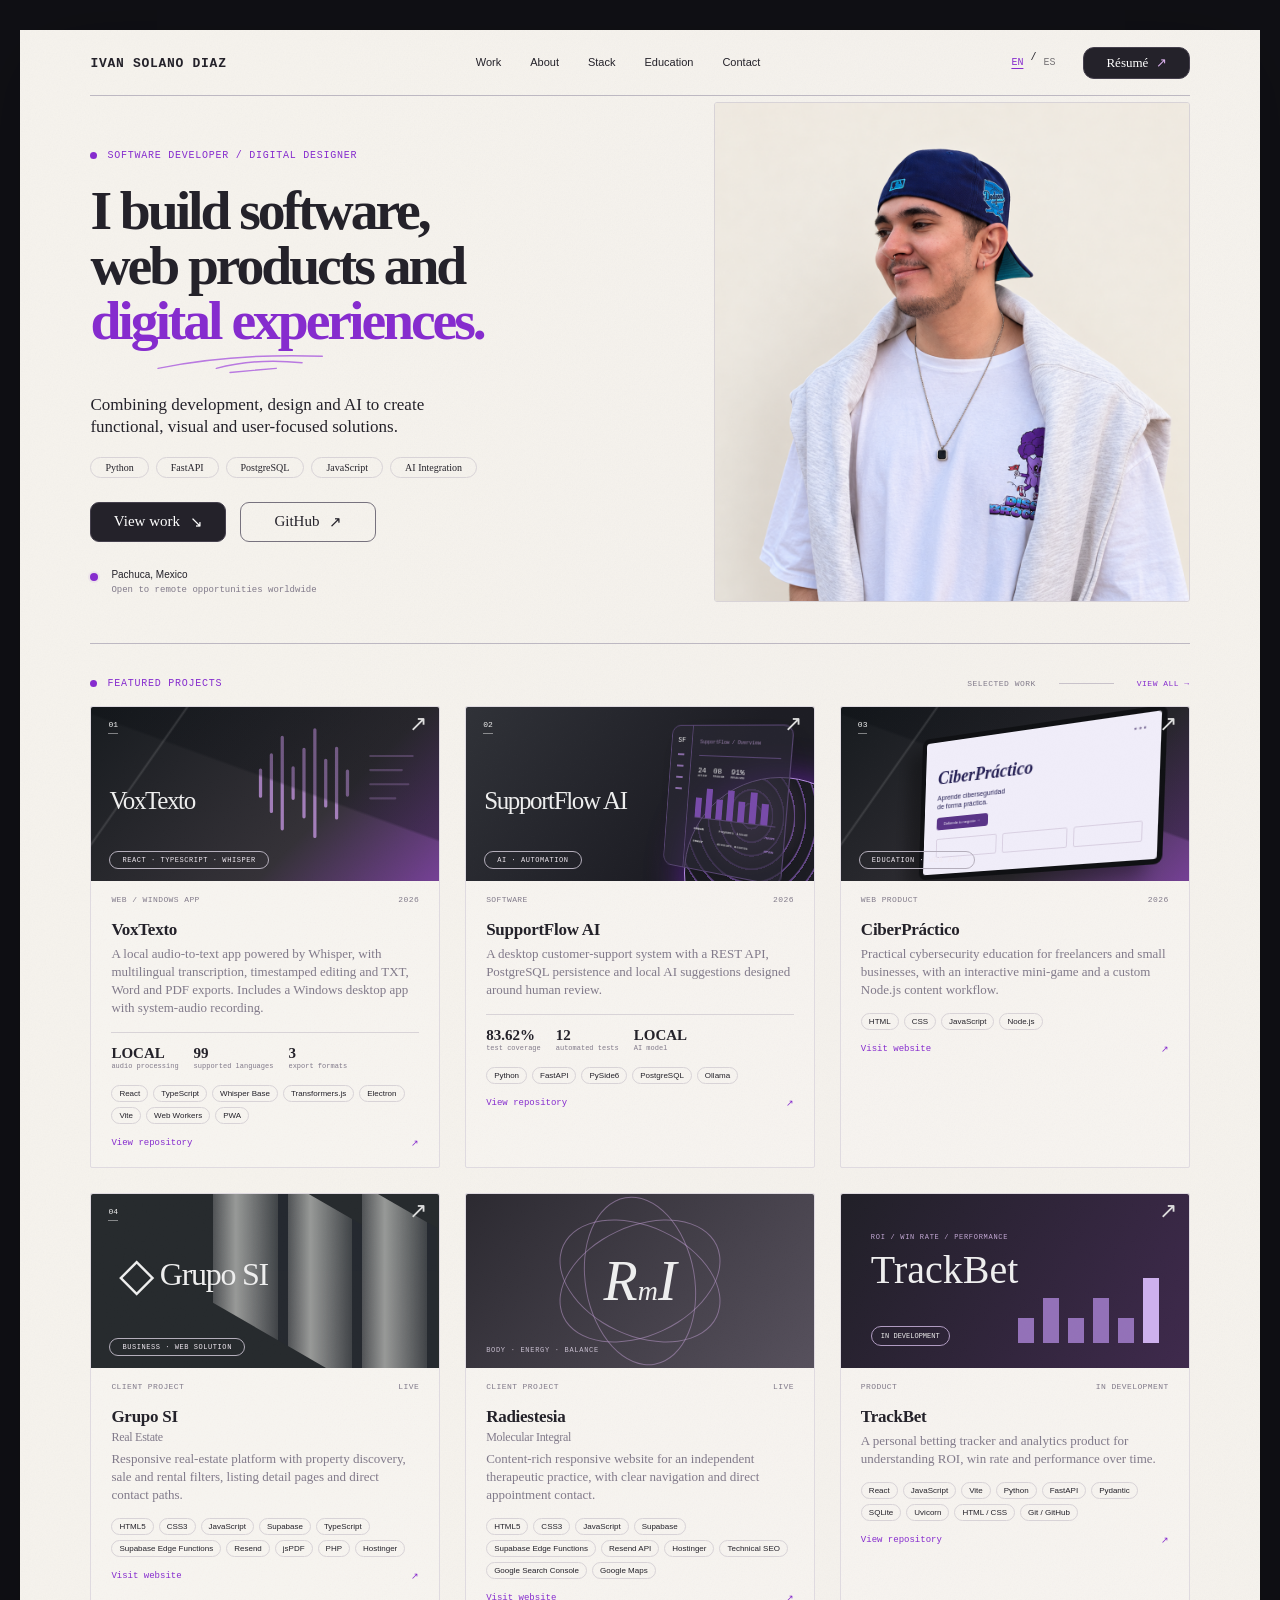
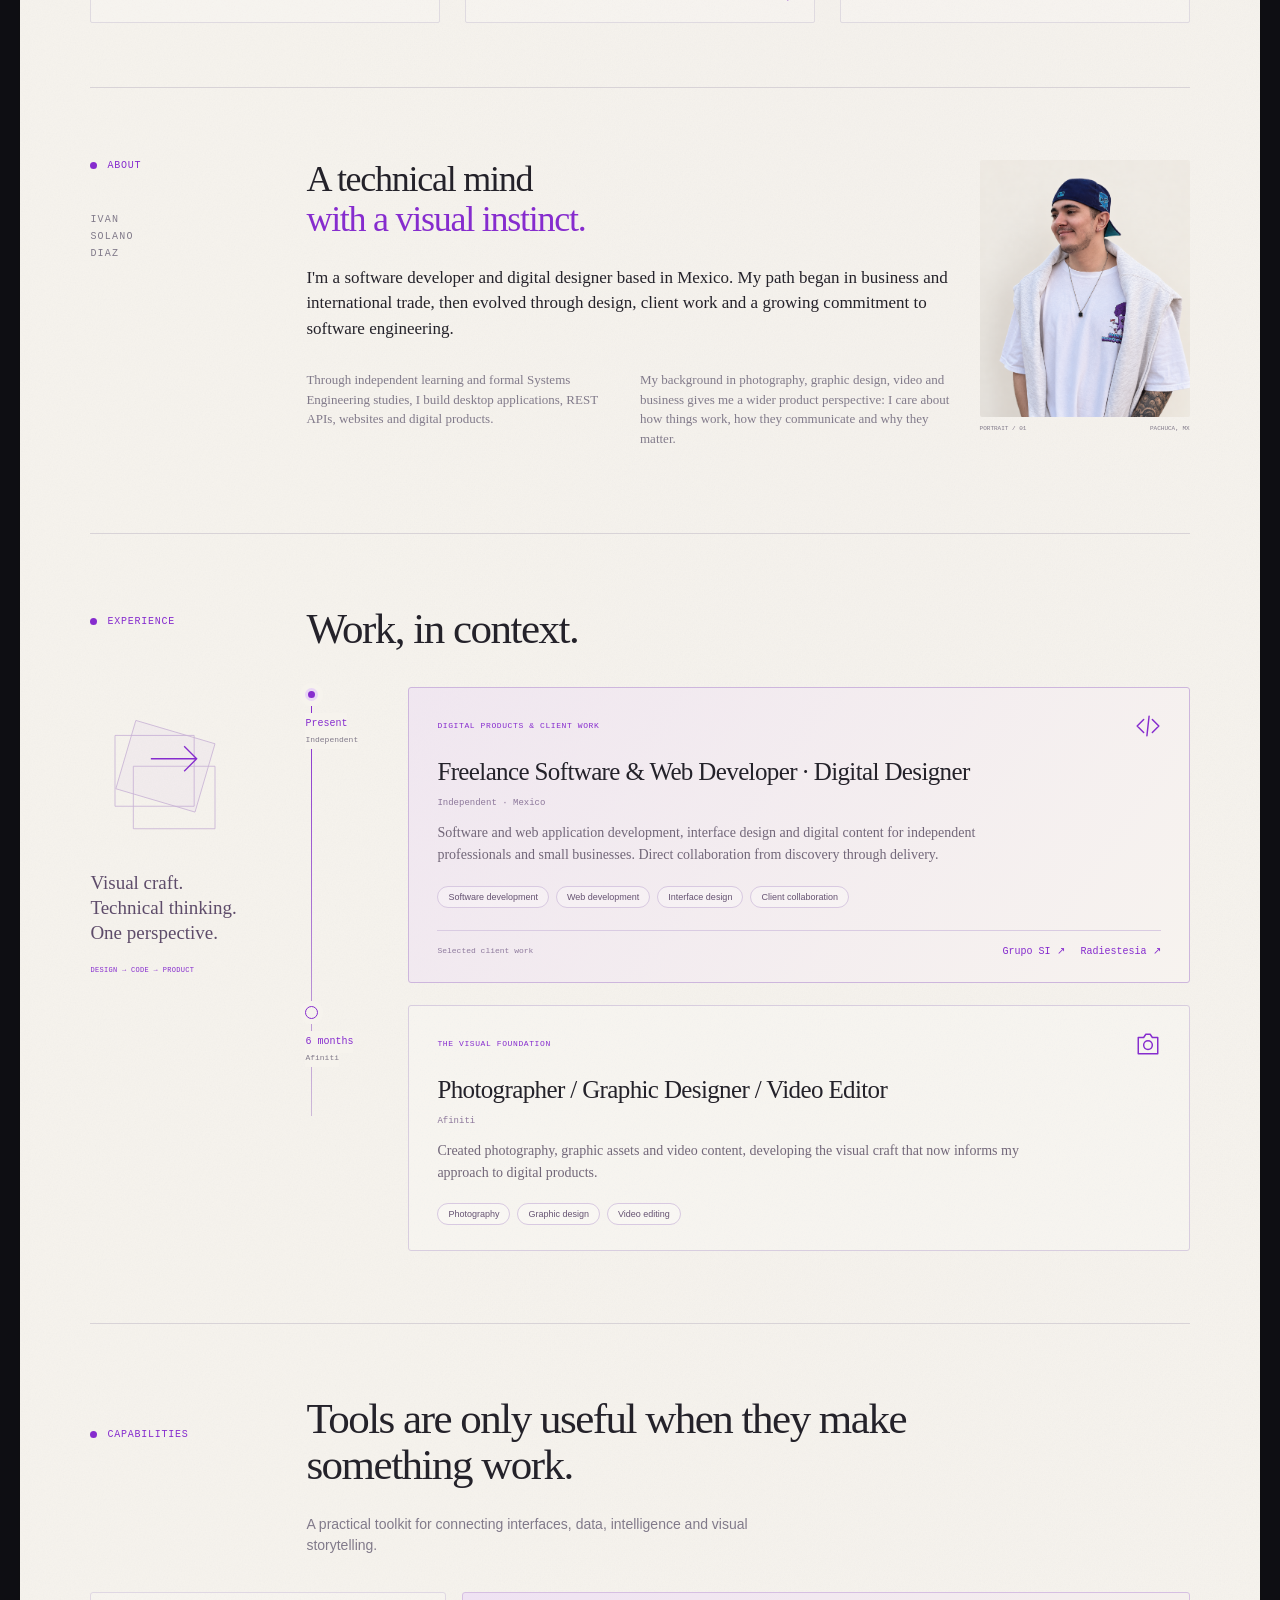
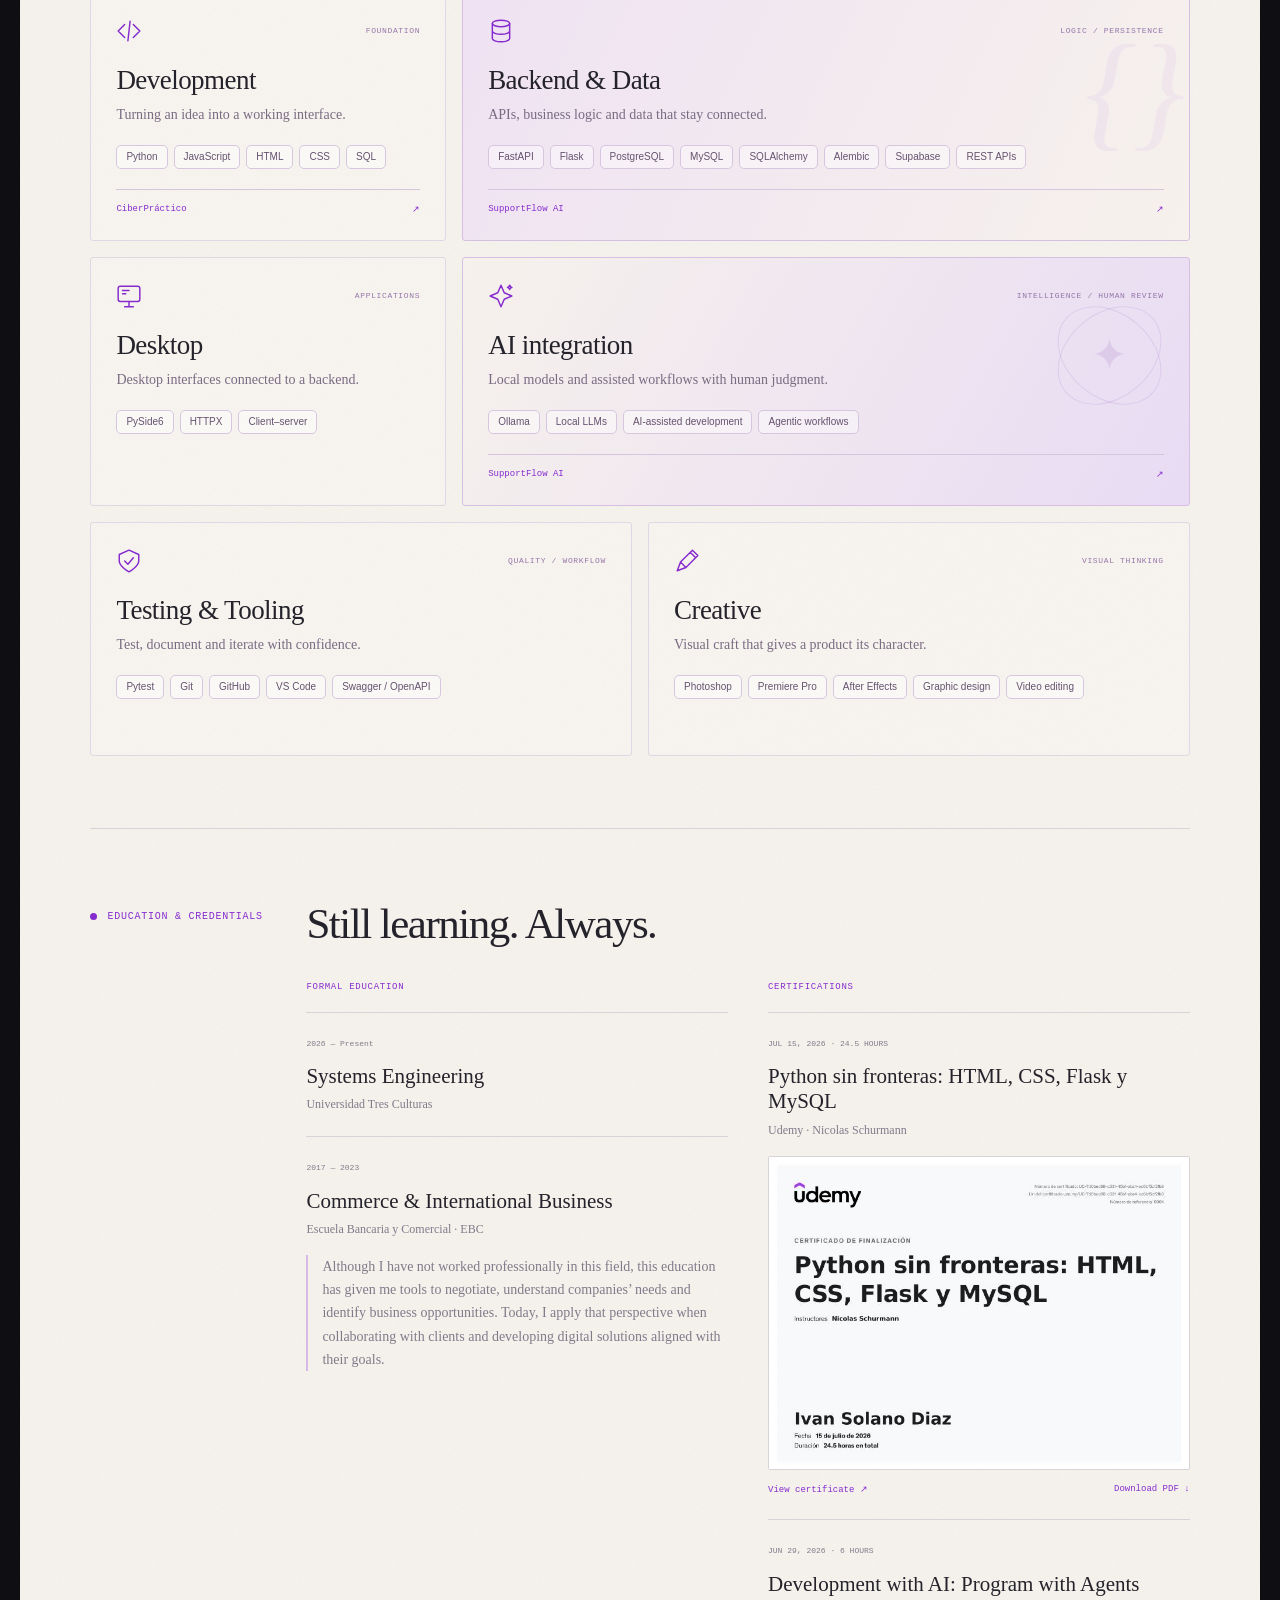
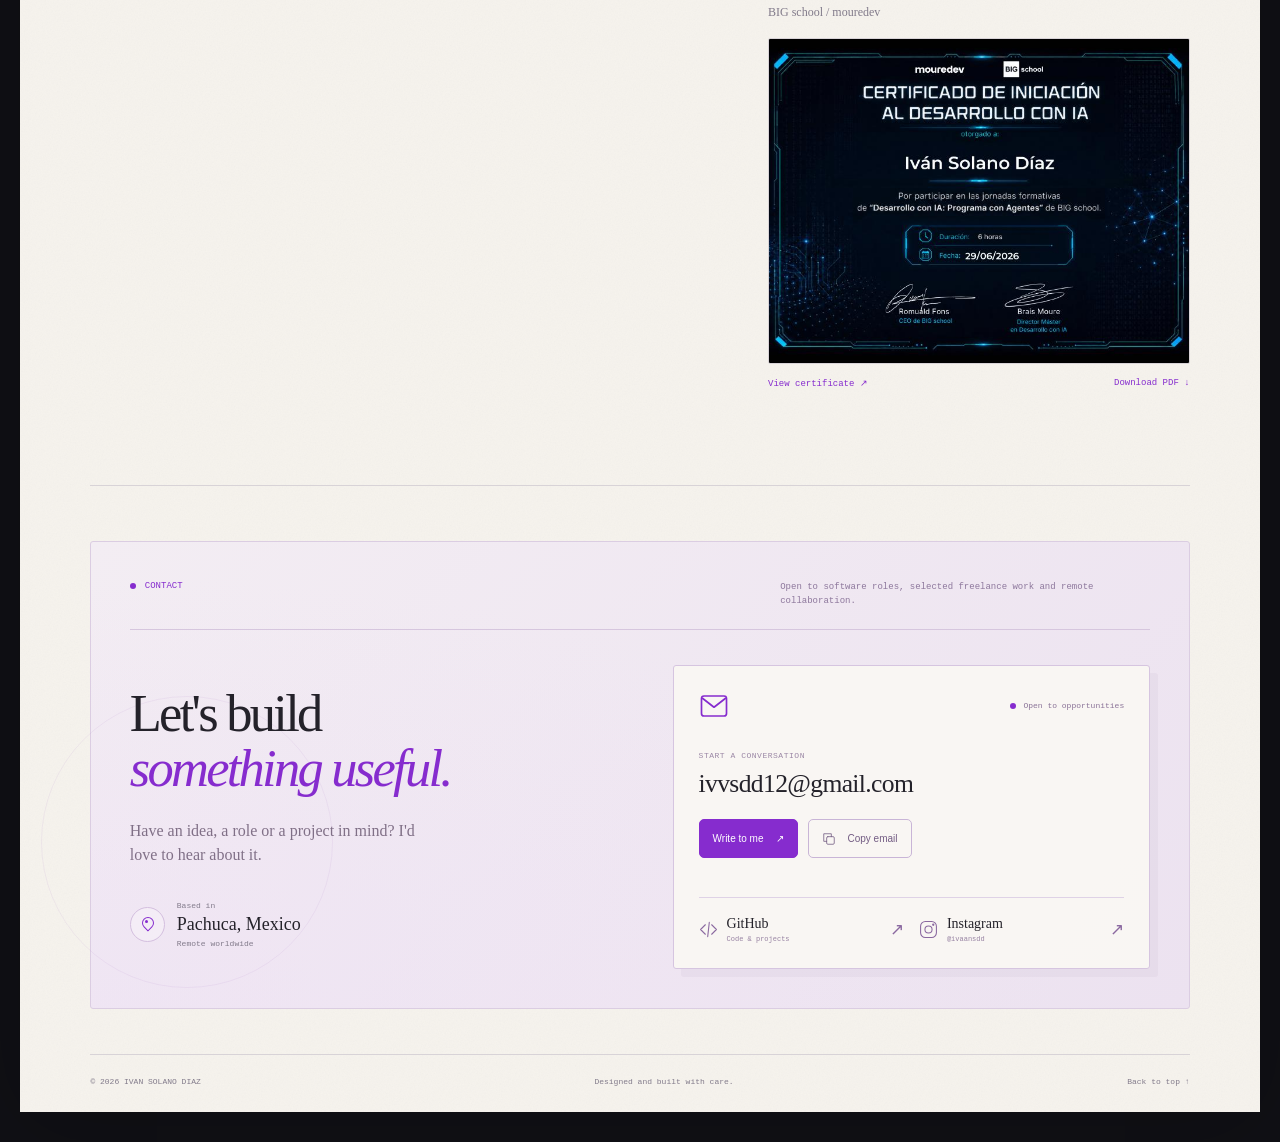
==== commit abea5e5d: "Load final natural portrait styles for returning visitors" ====
--- a/index.html
+++ b/index.html
@@ -8,7 +8,7 @@
   <title>Ivan Solano Diaz — Software Developer &amp; Digital Designer</title>
   <link rel="icon" href="assets/favicon.svg" type="image/svg+xml">
   <link rel="preload" href="assets/ivan-solano-portrait-cream.png" as="image">
-  <link rel="stylesheet" href="styles.css?v=20261022-portrait">
+  <link rel="stylesheet" href="styles.css?v=20261022-portrait-2">
   <script src="script.js" defer></script>
 </head>
 <body>
--- a/styles.css
+++ b/styles.css
@@ -249,7 +249,7 @@
   border: 1px solid var(--line); border-radius: 3px; background: var(--paper);
 }
 .hero-photo--portrait .photo-frame img {
-  object-fit: cover; object-position: center 28%; filter: none;
+  height: 100%; object-fit: cover; object-position: center top; transform: none; filter: none;
 }
 @media (max-width: 1100px) and (min-width: 701px) {
   .hero-photo--portrait { width: 45%; height: 460px; }
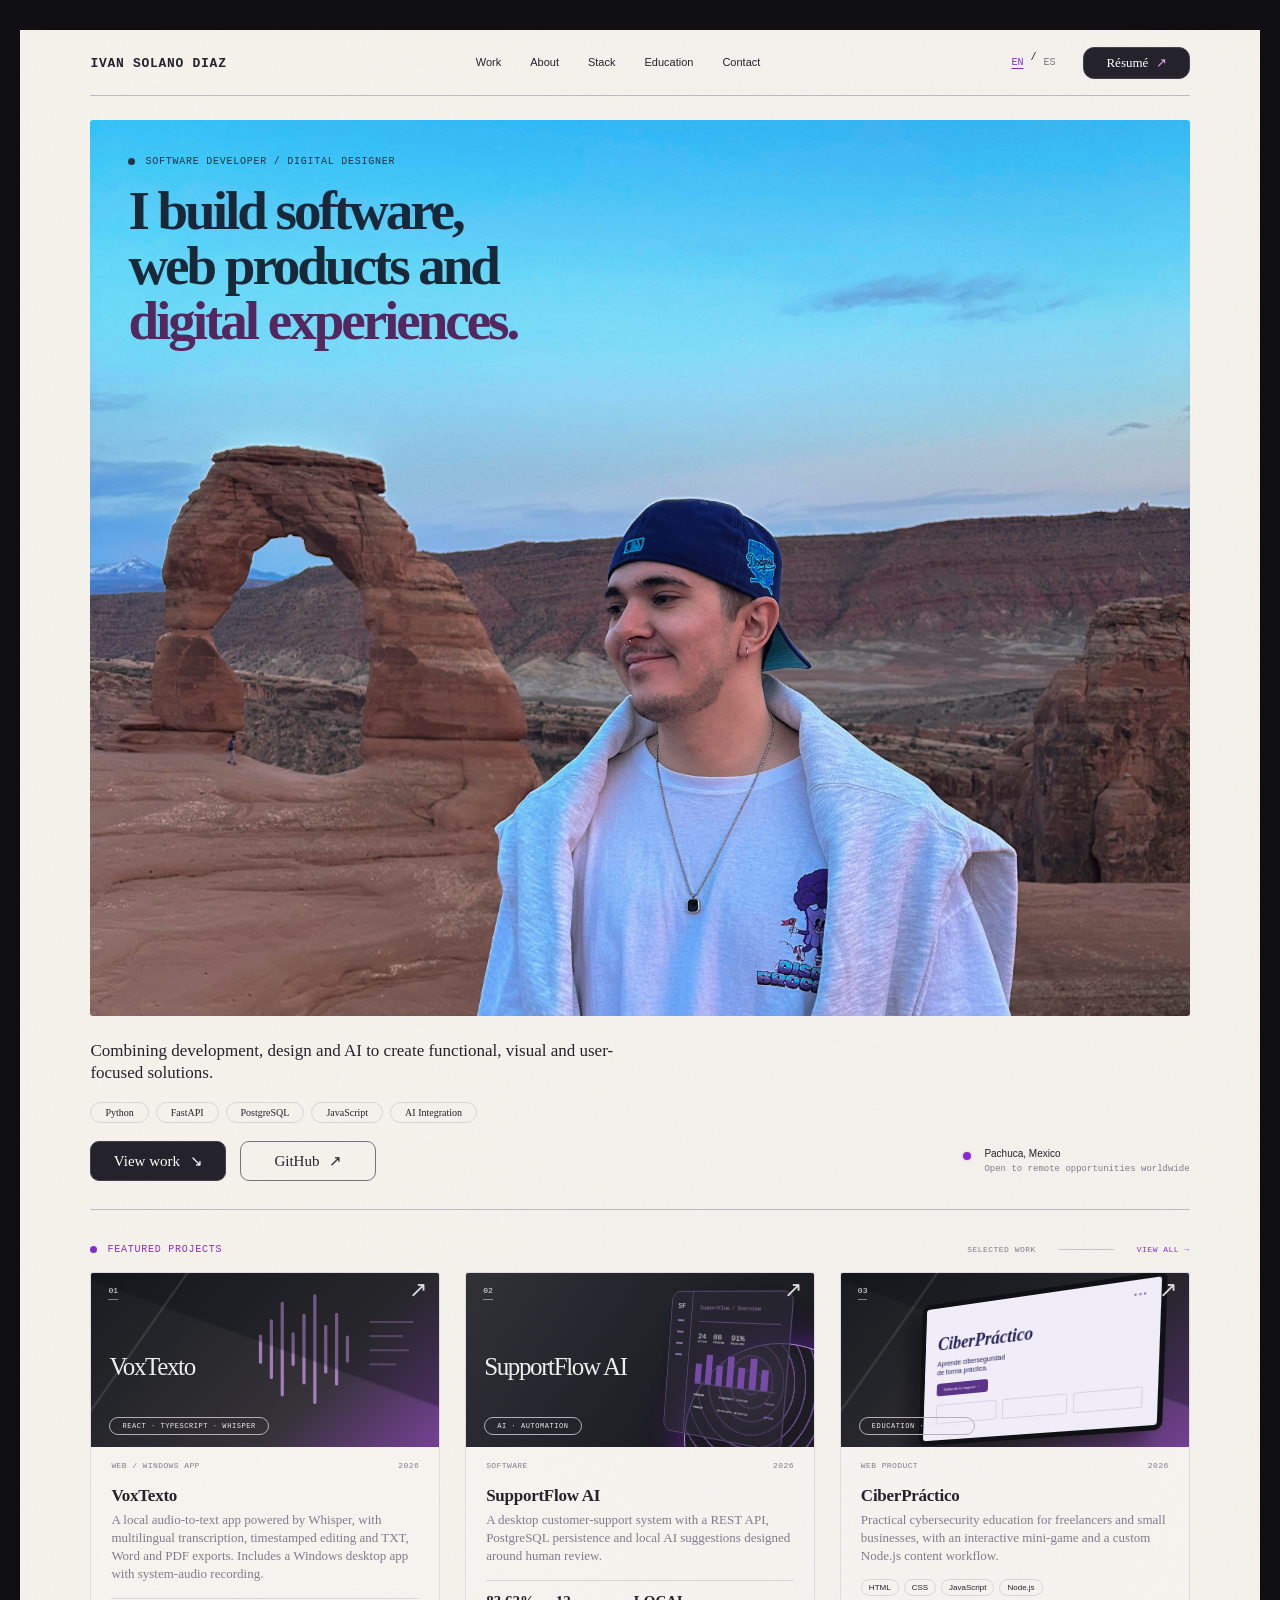
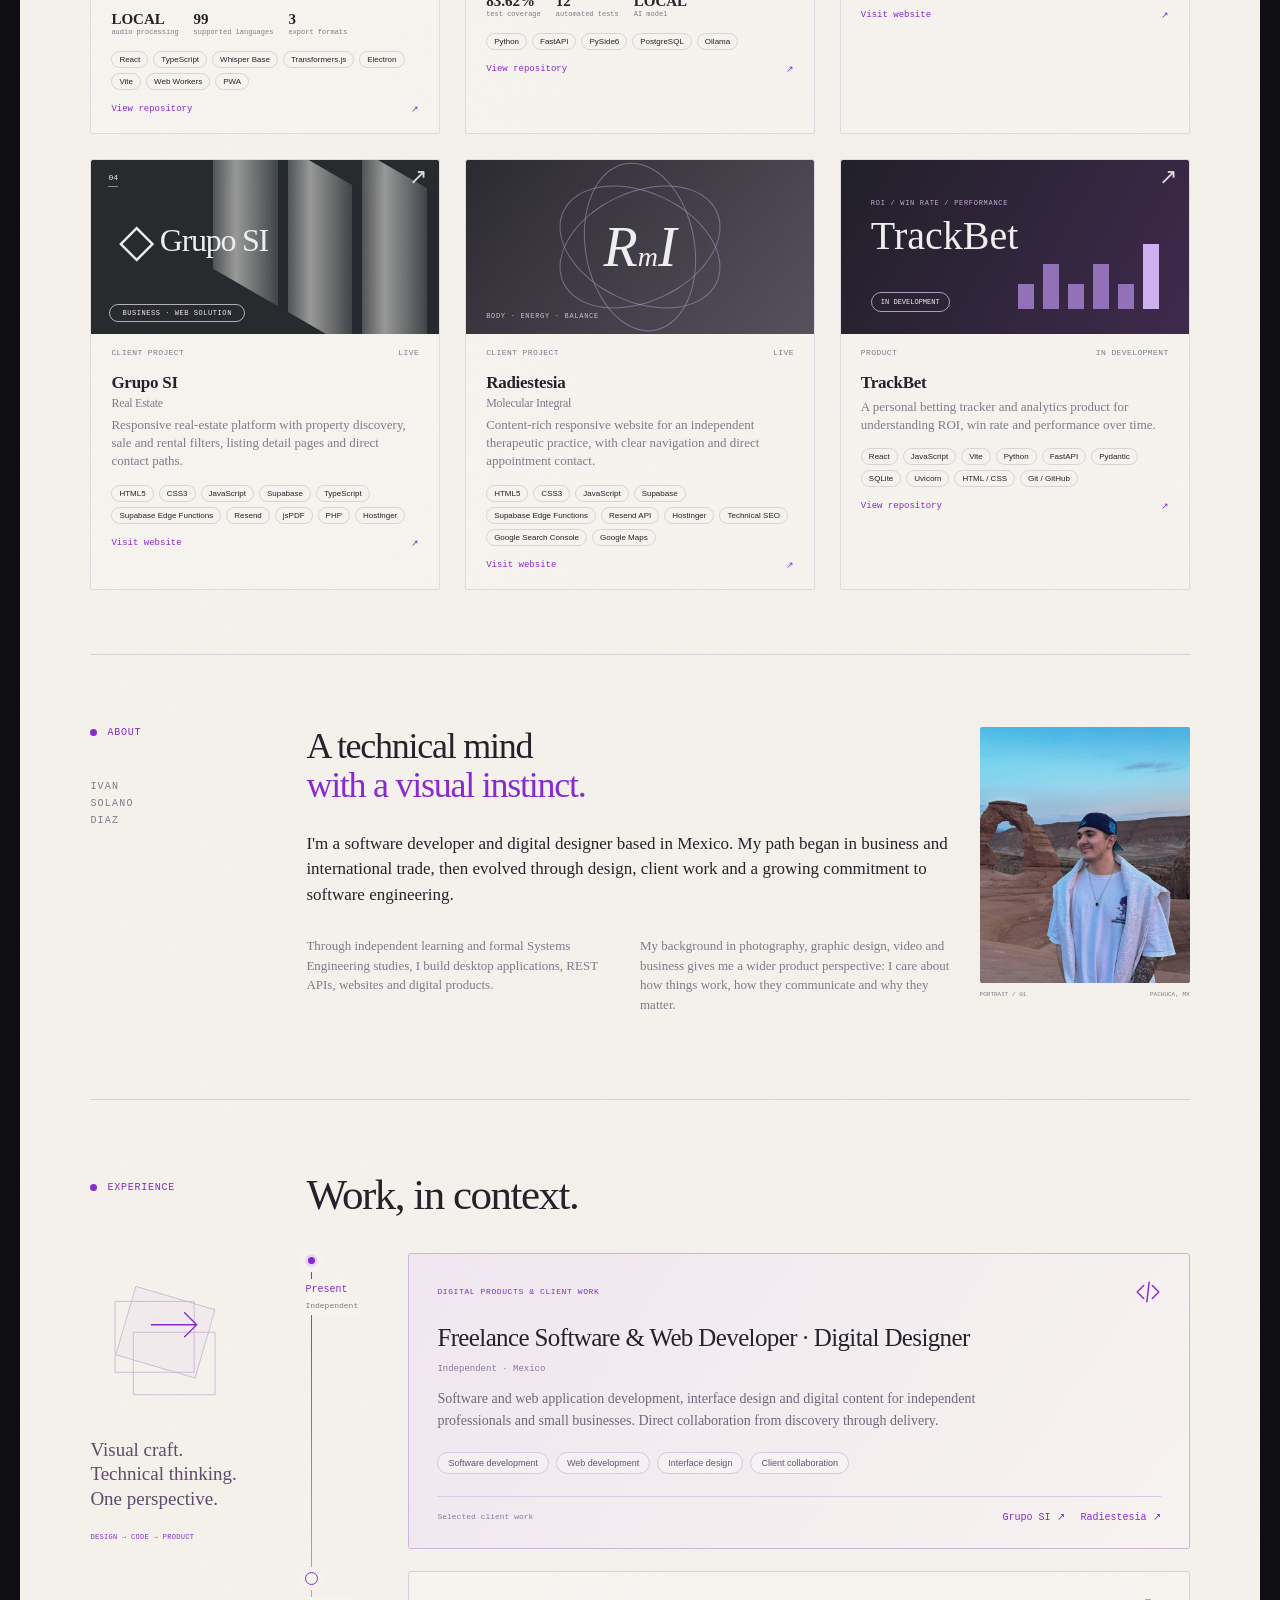
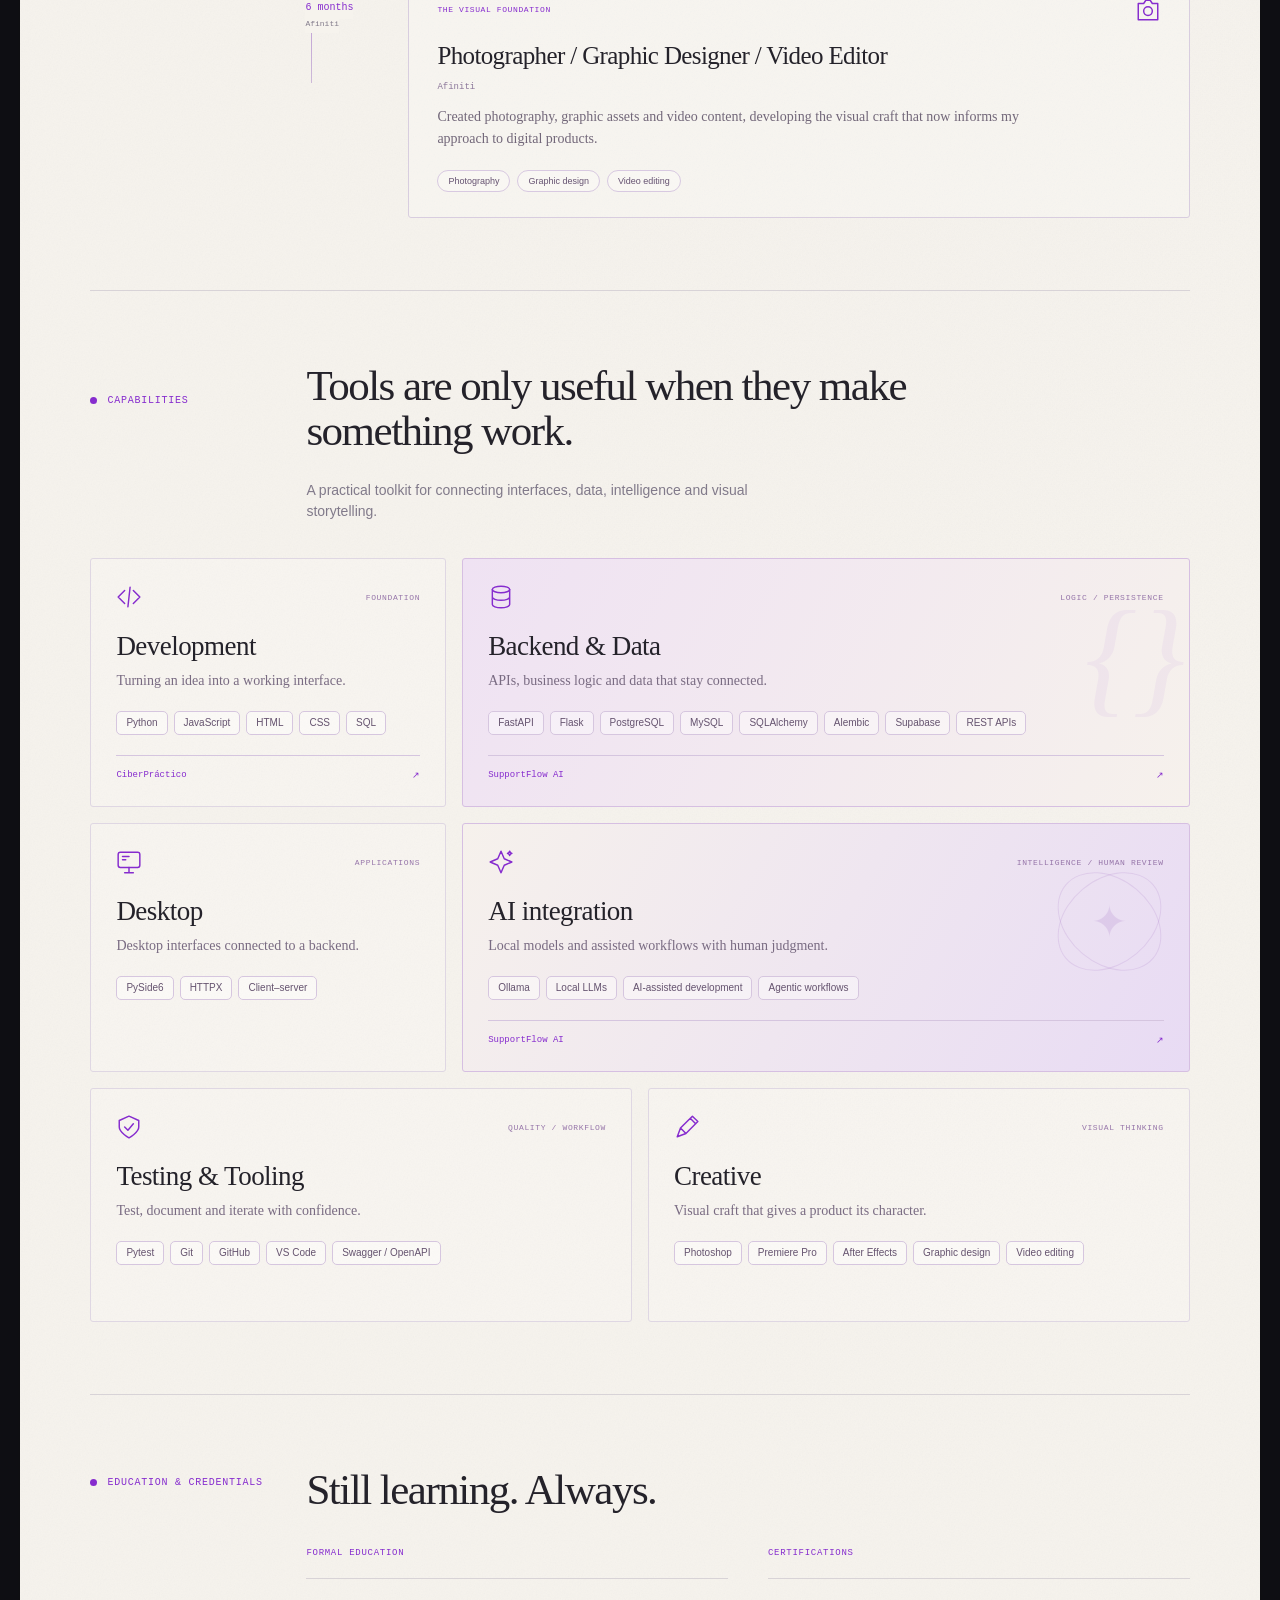
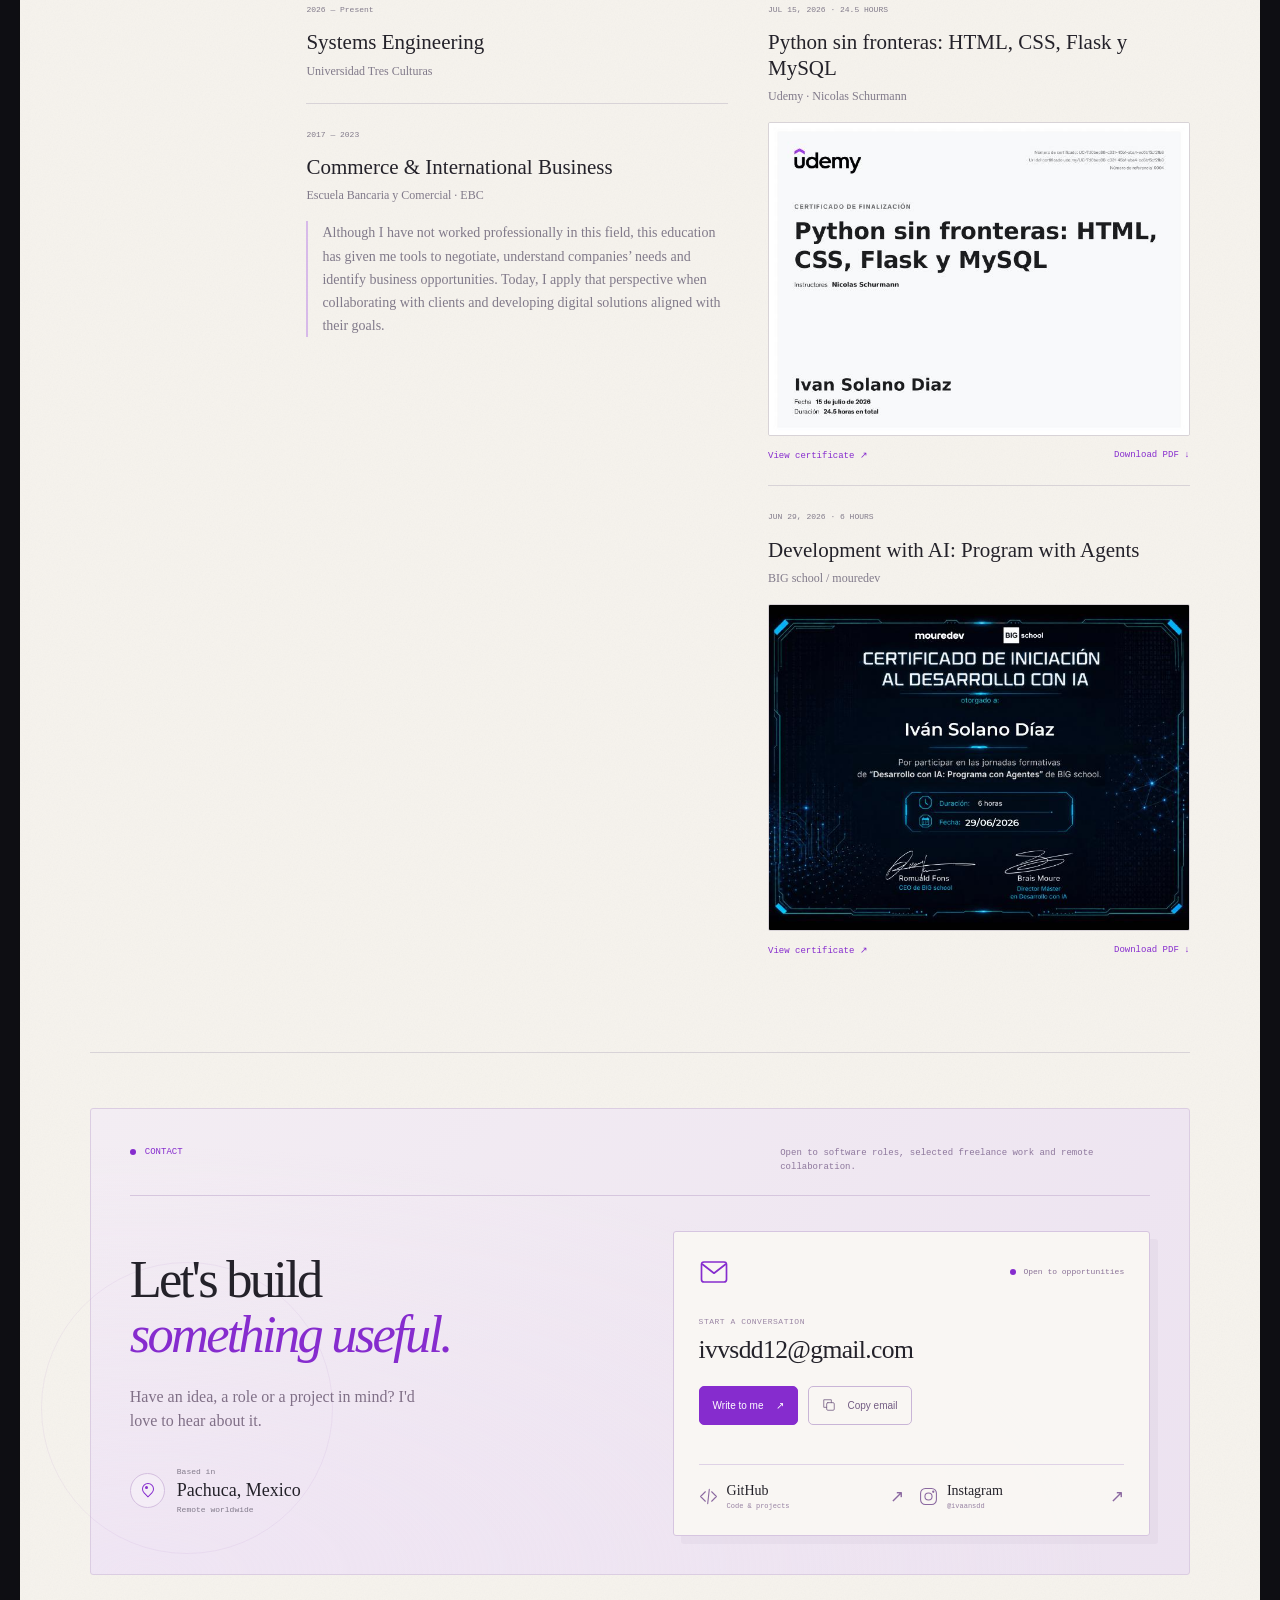
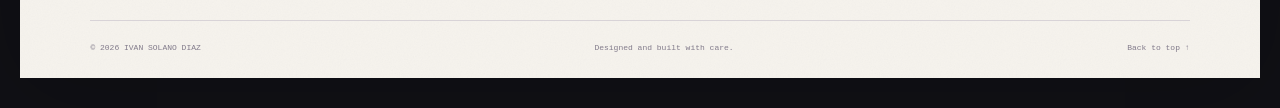
==== commit 7e767d10: "Place hero headline over the sky in the original mountain photograph" ====
--- a/index.html
+++ b/index.html
@@ -7,8 +7,8 @@
   <meta name="theme-color" content="#f1eee5">
   <title>Ivan Solano Diaz — Software Developer &amp; Digital Designer</title>
   <link rel="icon" href="assets/favicon.svg" type="image/svg+xml">
-  <link rel="preload" href="assets/ivan-solano-portrait-cream.png" as="image">
-  <link rel="stylesheet" href="styles.css?v=20261022-portrait-2">
+  <link rel="preload" href="assets/ivan-solano-mountains-original.jpg" as="image">
+  <link rel="stylesheet" href="styles.css?v=20261022-mountains">
   <script src="script.js" defer></script>
 </head>
 <body>
@@ -58,7 +58,7 @@
   </header>
 
   <main id="main">
-    <section class="hero" id="top" aria-labelledby="hero-title">
+    <section class="hero hero--landscape" id="top" aria-labelledby="hero-title">
       <div class="hero-title-wrap">
         <p class="eyebrow reveal" data-en="Software Developer / Digital Designer" data-es="Desarrollador de Software / Diseñador Digital">Software Developer / Digital Designer</p>
         <h1 id="hero-title" class="display-title">
@@ -69,9 +69,9 @@
         <svg class="headline-scribble" viewBox="0 0 220 28" aria-hidden="true"><path d="M5 20 Q97 1 208 5 M77 20 Q125 7 183 13 M94 25 L151 20"/></svg>
       </div>
 
-      <div class="hero-photo hero-photo--portrait reveal" data-parallax>
+      <div class="hero-photo hero-photo--landscape">
         <div class="photo-frame">
-          <img src="assets/ivan-solano-portrait-cream.png" alt="Ivan Solano in a natural portrait against a warm cream background" width="1122" height="1402">
+          <img src="assets/ivan-solano-mountains-original.jpg" alt="Ivan Solano outdoors with sandstone mountains and a natural rock arch behind him" width="3024" height="3120" fetchpriority="high">
         </div>
       </div>
 
@@ -273,7 +273,7 @@
         </div>
       </div>
       <figure class="about-photo reveal">
-        <img src="assets/ivan-solano-portrait-cream.png" alt="Portrait of Ivan Solano against a warm cream background" width="1122" height="1402" loading="lazy">
+        <img src="assets/ivan-solano-mountains-original.jpg" alt="Ivan Solano in the original outdoor photograph with mountains and a sandstone arch" width="3024" height="3120" loading="lazy">
         <figcaption><span>PORTRAIT / 01</span><span>PACHUCA, MX</span></figcaption>
       </figure>
     </section>
--- a/styles.css
+++ b/styles.css
@@ -241,20 +241,55 @@
   .ui-arrow, .visual-arrow { display: none !important; }
 }
 
-/* Natural portrait: a quiet cream panel that keeps the face unobstructed. */
-.hero-photo--portrait { top: 6px; right: 0; width: 46%; height: 500px; }
-.hero-photo--portrait::before, .hero-photo--portrait::after { display: none; }
-.hero-photo--portrait .photo-frame {
-  inset: 0 0 0 6%; width: 94%; height: 100%; clip-path: none;
-  border: 1px solid var(--line); border-radius: 3px; background: var(--paper);
-}
-.hero-photo--portrait .photo-frame img {
-  height: 100%; object-fit: cover; object-position: center top; transform: none; filter: none;
-}
-@media (max-width: 1100px) and (min-width: 701px) {
-  .hero-photo--portrait { width: 45%; height: 460px; }
+/* Original landscape photograph, with the headline in its open sky. */
+.hero.hero--landscape {
+  display: grid; grid-template-columns: minmax(0, 1fr) auto;
+  grid-template-rows: auto auto; gap: 0 28px; min-height: 0; padding: 24px 0 28px;
+}
+.hero--landscape .hero-title-wrap {
+  grid-area: 1 / 1 / 2 / 3; align-self: start; padding: 36px 38px;
+}
+.hero--landscape .eyebrow { color: #223346; margin-bottom: 16px; }
+.hero--landscape .eyebrow::before { background: #223346; }
+.hero--landscape .display-title,
+html[lang="es"] .hero--landscape .display-title {
+  font-size: clamp(36px, 4.3vw, 62px); color: #182838; line-height: 1;
+}
+.hero--landscape .accent { color: #54275e; }
+.hero--landscape .headline-scribble { display: none; }
+.hero--landscape .hero-photo--landscape {
+  position: relative; grid-area: 1 / 1 / 2 / 3; inset: auto;
+  width: 100%; height: clamp(650px, 70vw, 900px); margin: 0; pointer-events: none;
+}
+.hero-photo--landscape::before, .hero-photo--landscape::after { display: none; }
+.hero-photo--landscape .photo-frame {
+  inset: 0; width: 100%; height: 100%; clip-path: none; border-radius: 3px;
+}
+.hero-photo--landscape .photo-frame img {
+  width: 100%; height: 100%; object-fit: cover; object-position: center top;
+  transform: none; filter: none;
+}
+.hero--landscape .hero-intro { grid-area: 2 / 1; max-width: none; padding-top: 24px; }
+.hero--landscape .hero-intro > p { max-width: 540px; }
+.hero--landscape .hero-tags { max-width: none; margin-bottom: 18px; }
+.hero--landscape .hero-status { grid-area: 2 / 2; align-self: end; margin: 24px 0 6px; max-width: 240px; }
+@media (max-width: 900px) {
+  .hero.hero--landscape { grid-template-columns: 1fr; }
+  .hero--landscape .hero-intro { grid-area: 2 / 1; }
+  .hero--landscape .hero-status { grid-area: 3 / 1; margin: 20px 0 0; max-width: none; }
 }
 @media (max-width: 700px) {
-  .hero-photo--portrait { top: auto; right: auto; width: 100%; height: 430px; margin: 26px 0 12px; }
-  .hero-photo--portrait .photo-frame { inset: 0 6%; width: 88%; }
-}
+  .hero.hero--landscape { padding: 18px 0 25px; }
+  .hero--landscape .hero-title-wrap { padding: 16px 18px; }
+  .hero--landscape .eyebrow { font-size: 6px; letter-spacing: 0; gap: 6px; margin-bottom: 9px; }
+  .hero--landscape .eyebrow::before { width: 4px; height: 4px; }
+  .hero--landscape .display-title,
+  html[lang="es"] .hero--landscape .display-title { font-size: clamp(20px, 5.6vw, 39px); }
+  .hero--landscape .hero-photo--landscape { height: auto; aspect-ratio: 3024 / 3120; }
+  .hero--landscape .hero-intro { padding-top: 22px; }
+}
+@media print {
+  .hero.hero--landscape { display: block; padding: 0 0 18px; }
+  .hero--landscape .hero-title-wrap { padding: 0; }
+  .hero--landscape .hero-intro { padding-top: 10px; }
+}
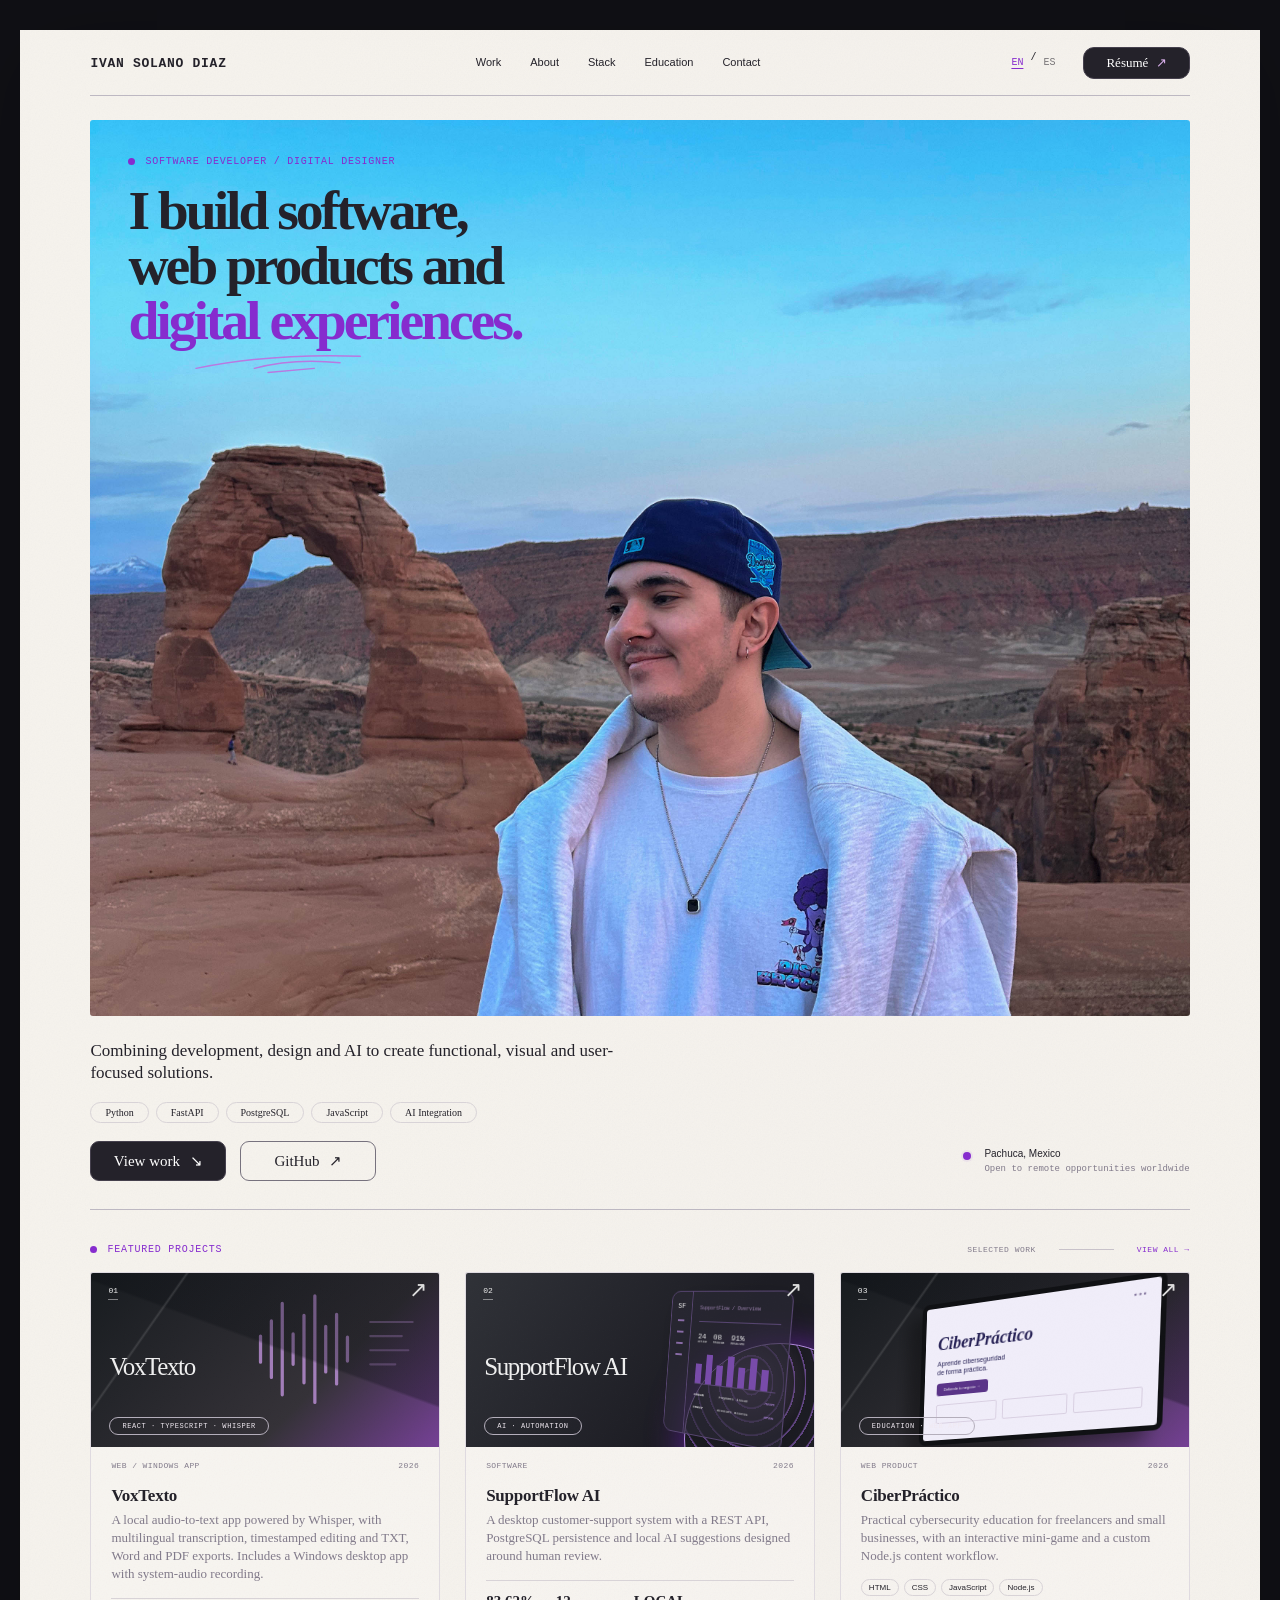
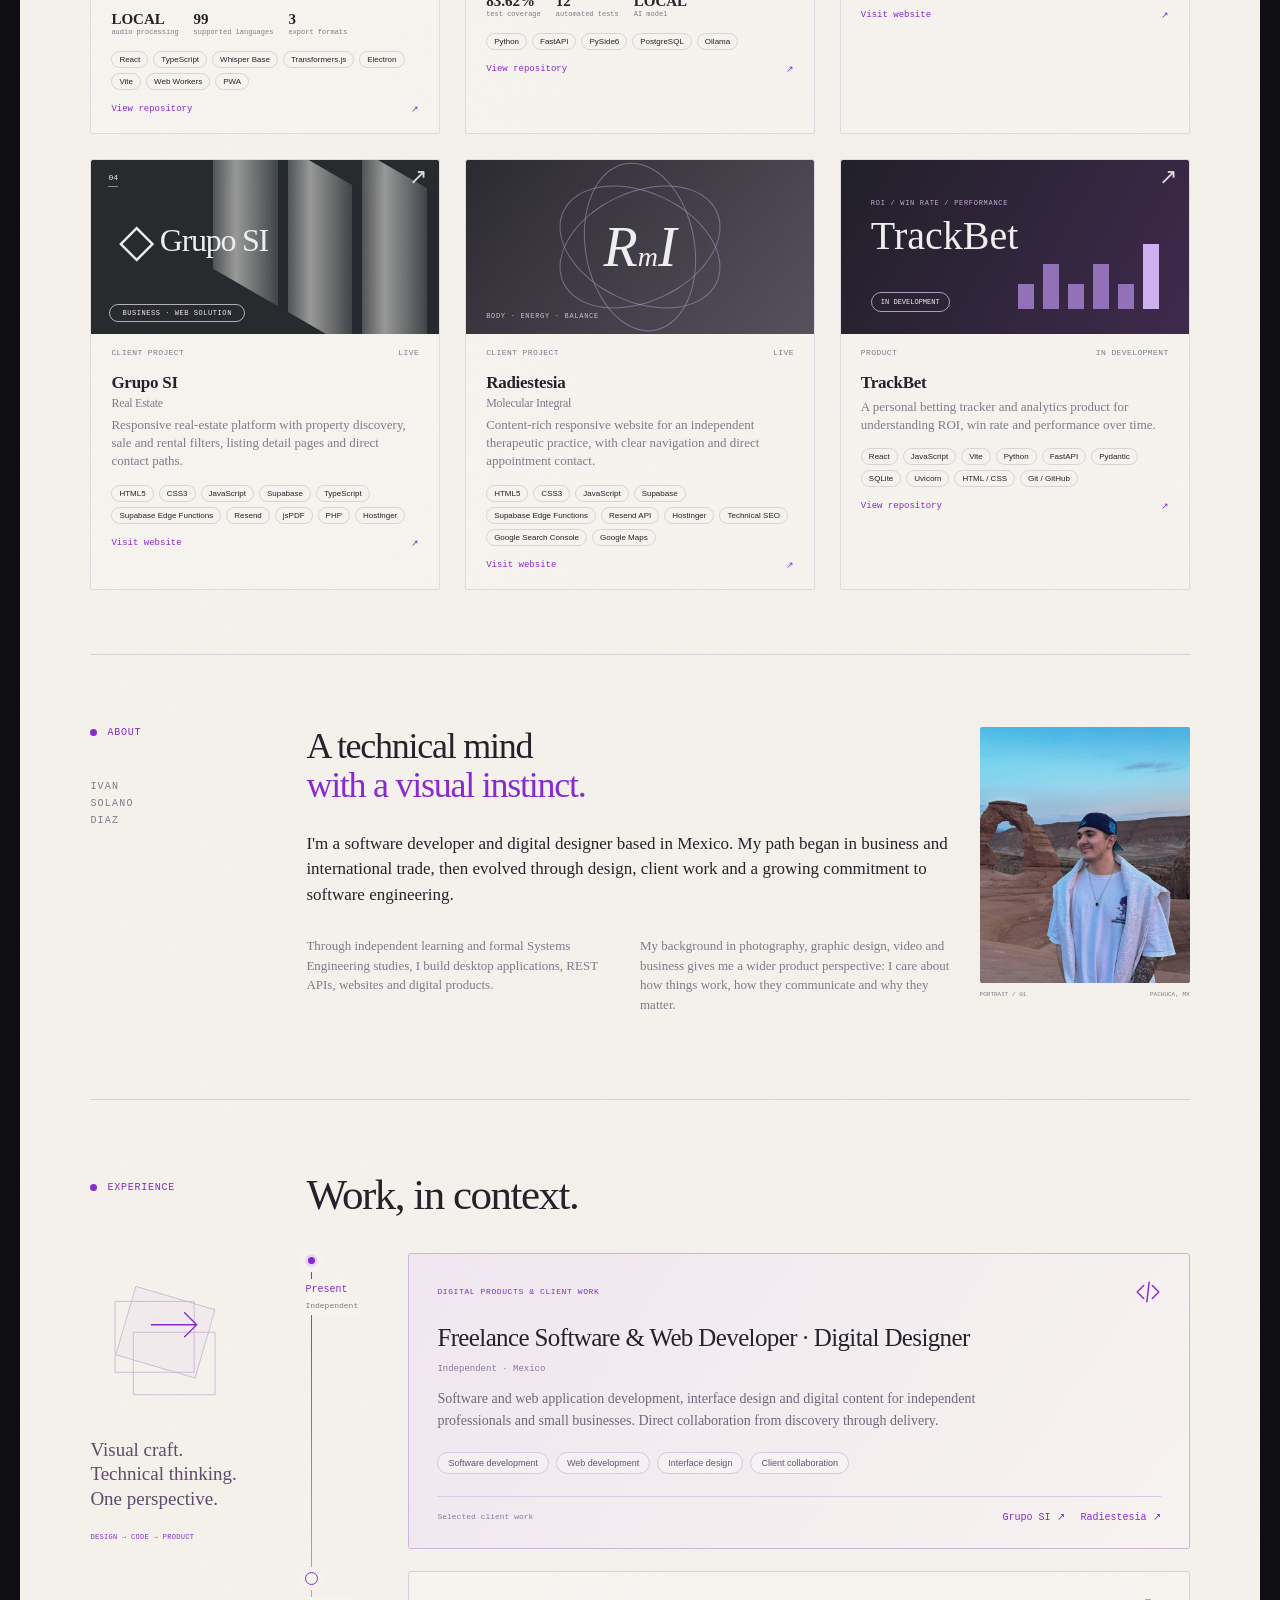
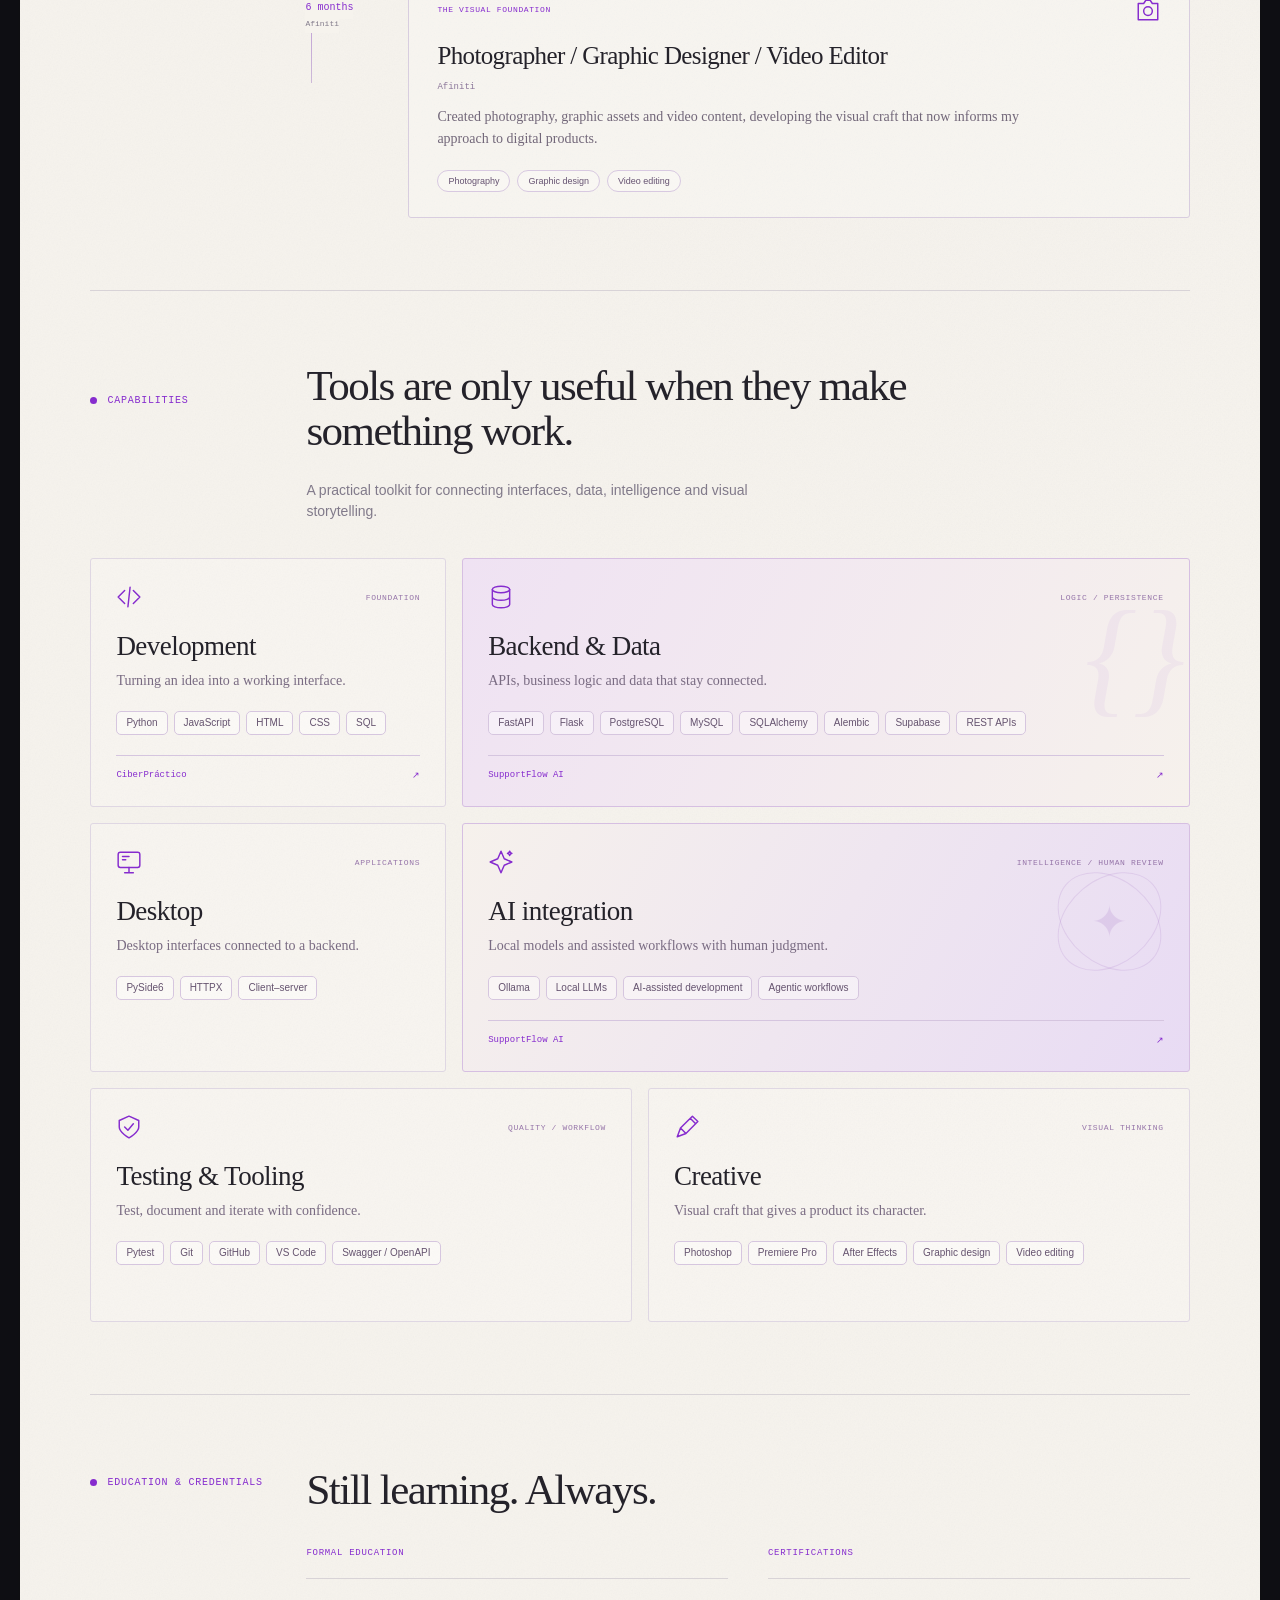
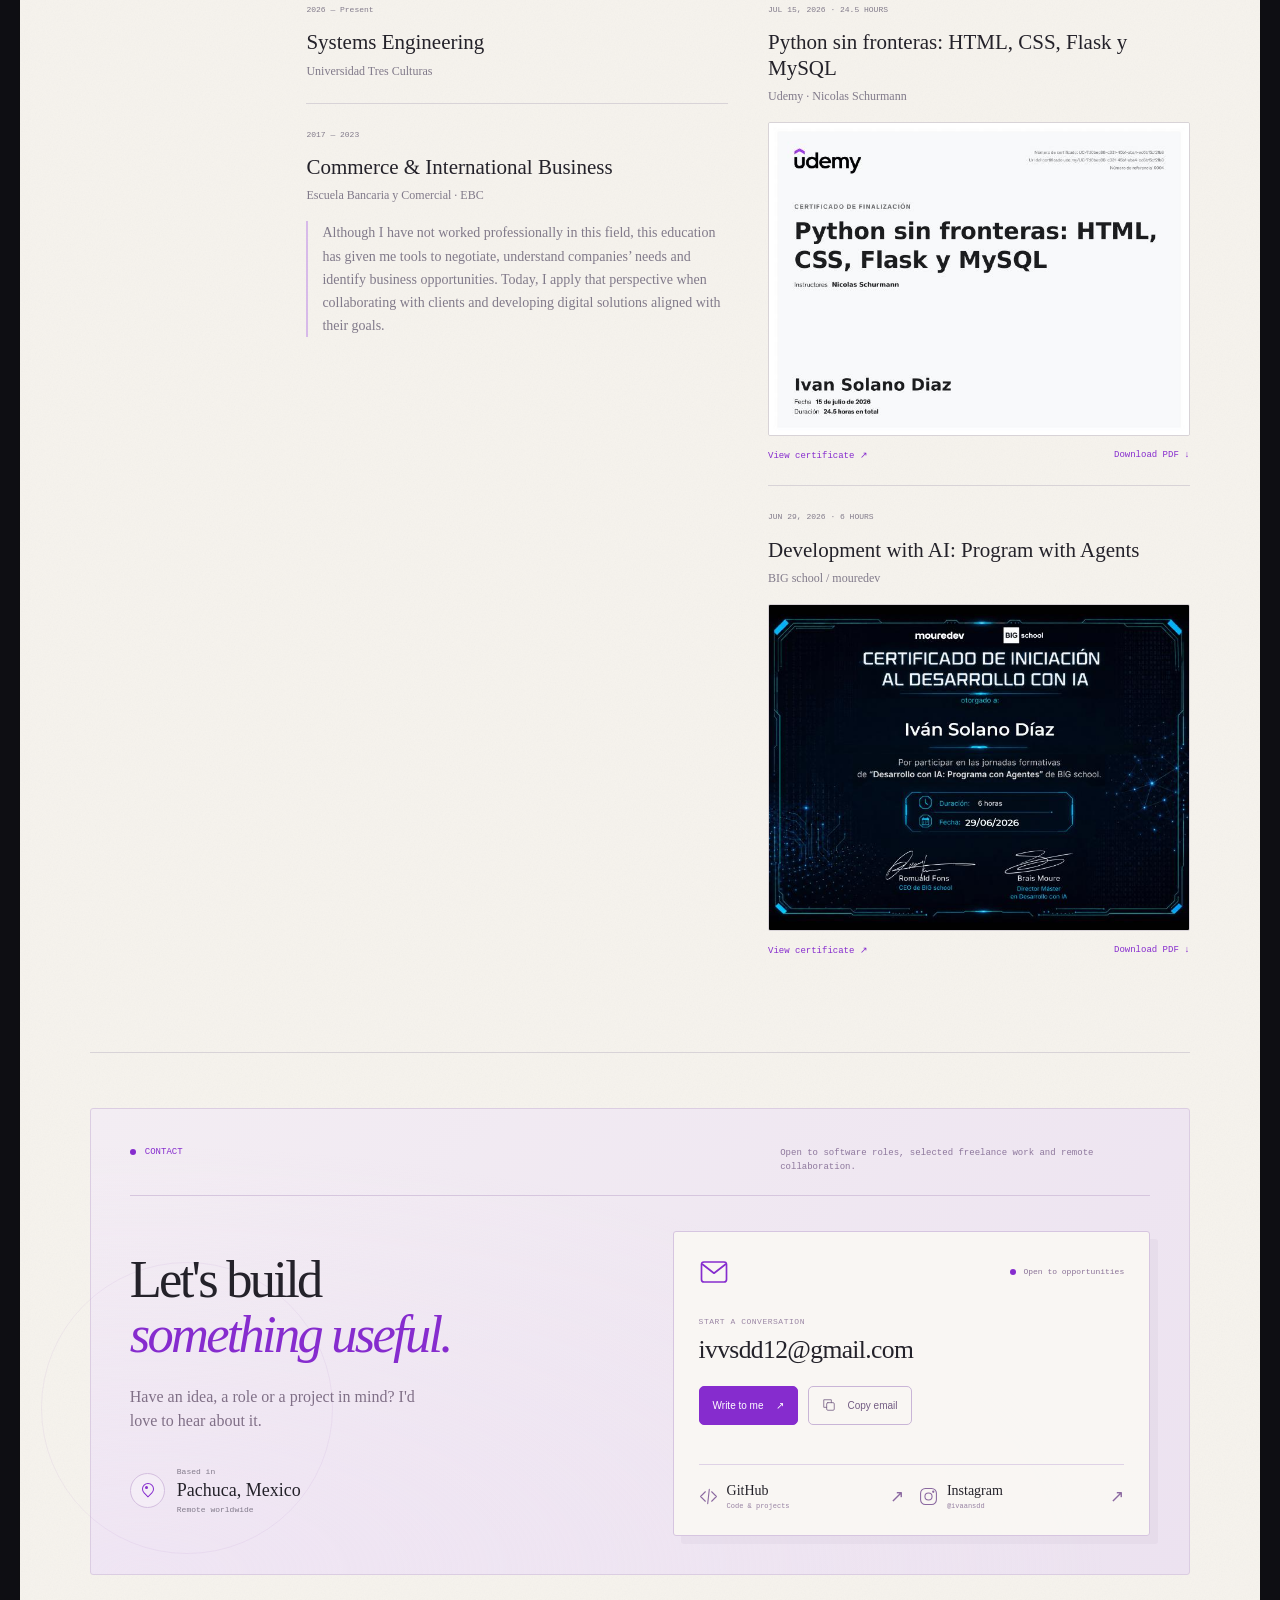
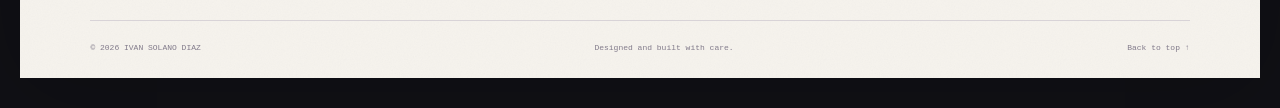
==== commit 343ee3ef: "Restore original headline typography, violet accent and underline" ====
--- a/index.html
+++ b/index.html
@@ -8,7 +8,7 @@
   <title>Ivan Solano Diaz — Software Developer &amp; Digital Designer</title>
   <link rel="icon" href="assets/favicon.svg" type="image/svg+xml">
   <link rel="preload" href="assets/ivan-solano-mountains-original.jpg" as="image">
-  <link rel="stylesheet" href="styles.css?v=20261022-mountains">
+  <link rel="stylesheet" href="styles.css?v=20261022-original-type">
   <script src="script.js" defer></script>
 </head>
 <body>
--- a/styles.css
+++ b/styles.css
@@ -249,14 +249,8 @@
 .hero--landscape .hero-title-wrap {
   grid-area: 1 / 1 / 2 / 3; align-self: start; padding: 36px 38px;
 }
-.hero--landscape .eyebrow { color: #223346; margin-bottom: 16px; }
-.hero--landscape .eyebrow::before { background: #223346; }
-.hero--landscape .display-title,
-html[lang="es"] .hero--landscape .display-title {
-  font-size: clamp(36px, 4.3vw, 62px); color: #182838; line-height: 1;
-}
-.hero--landscape .accent { color: #54275e; }
-.hero--landscape .headline-scribble { display: none; }
+.hero--landscape .eyebrow { color: var(--violet); margin-bottom: 16px; }
+.hero--landscape .eyebrow::before { background: var(--violet); }
 .hero--landscape .hero-photo--landscape {
   position: relative; grid-area: 1 / 1 / 2 / 3; inset: auto;
   width: 100%; height: clamp(650px, 70vw, 900px); margin: 0; pointer-events: none;
@@ -285,6 +279,7 @@
   .hero--landscape .eyebrow::before { width: 4px; height: 4px; }
   .hero--landscape .display-title,
   html[lang="es"] .hero--landscape .display-title { font-size: clamp(20px, 5.6vw, 39px); }
+  .hero--landscape .headline-scribble { width: 100px; height: 15px; margin: 2px 0 0 24px; }
   .hero--landscape .hero-photo--landscape { height: auto; aspect-ratio: 3024 / 3120; }
   .hero--landscape .hero-intro { padding-top: 22px; }
 }
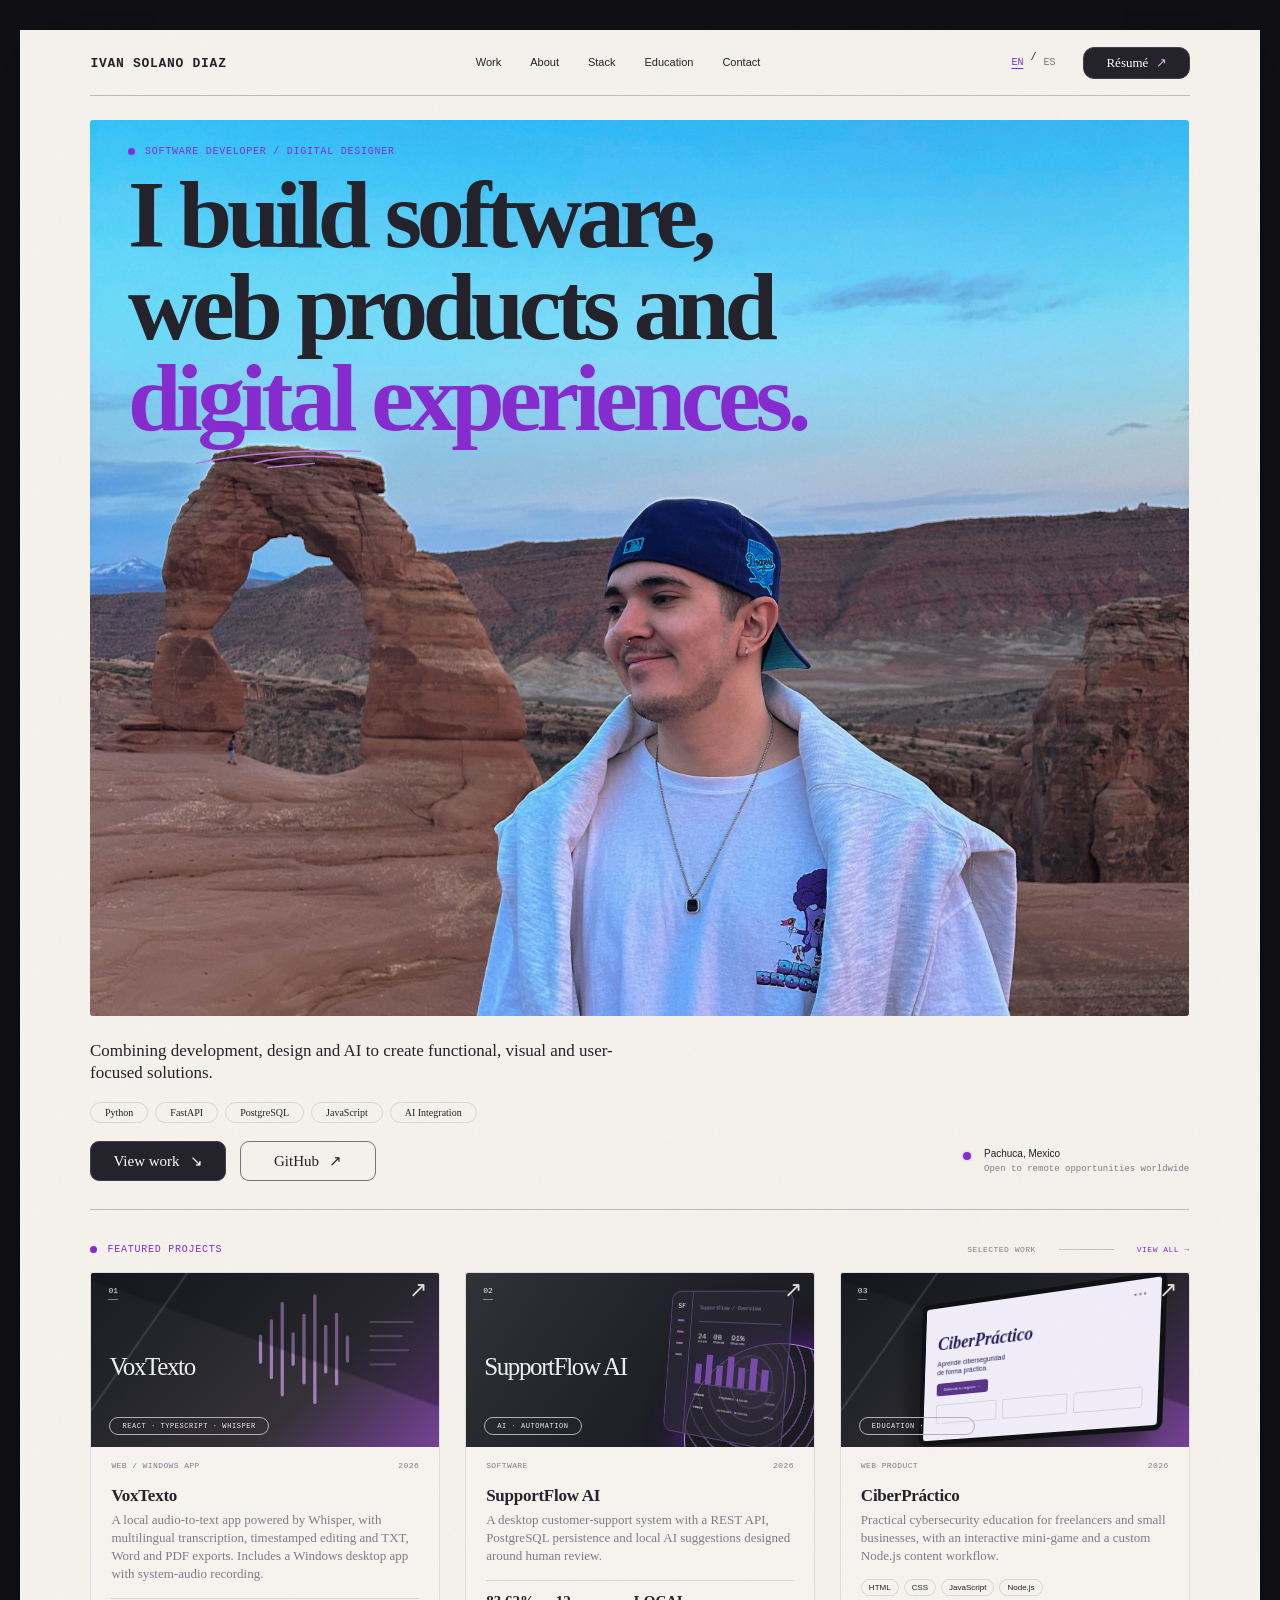
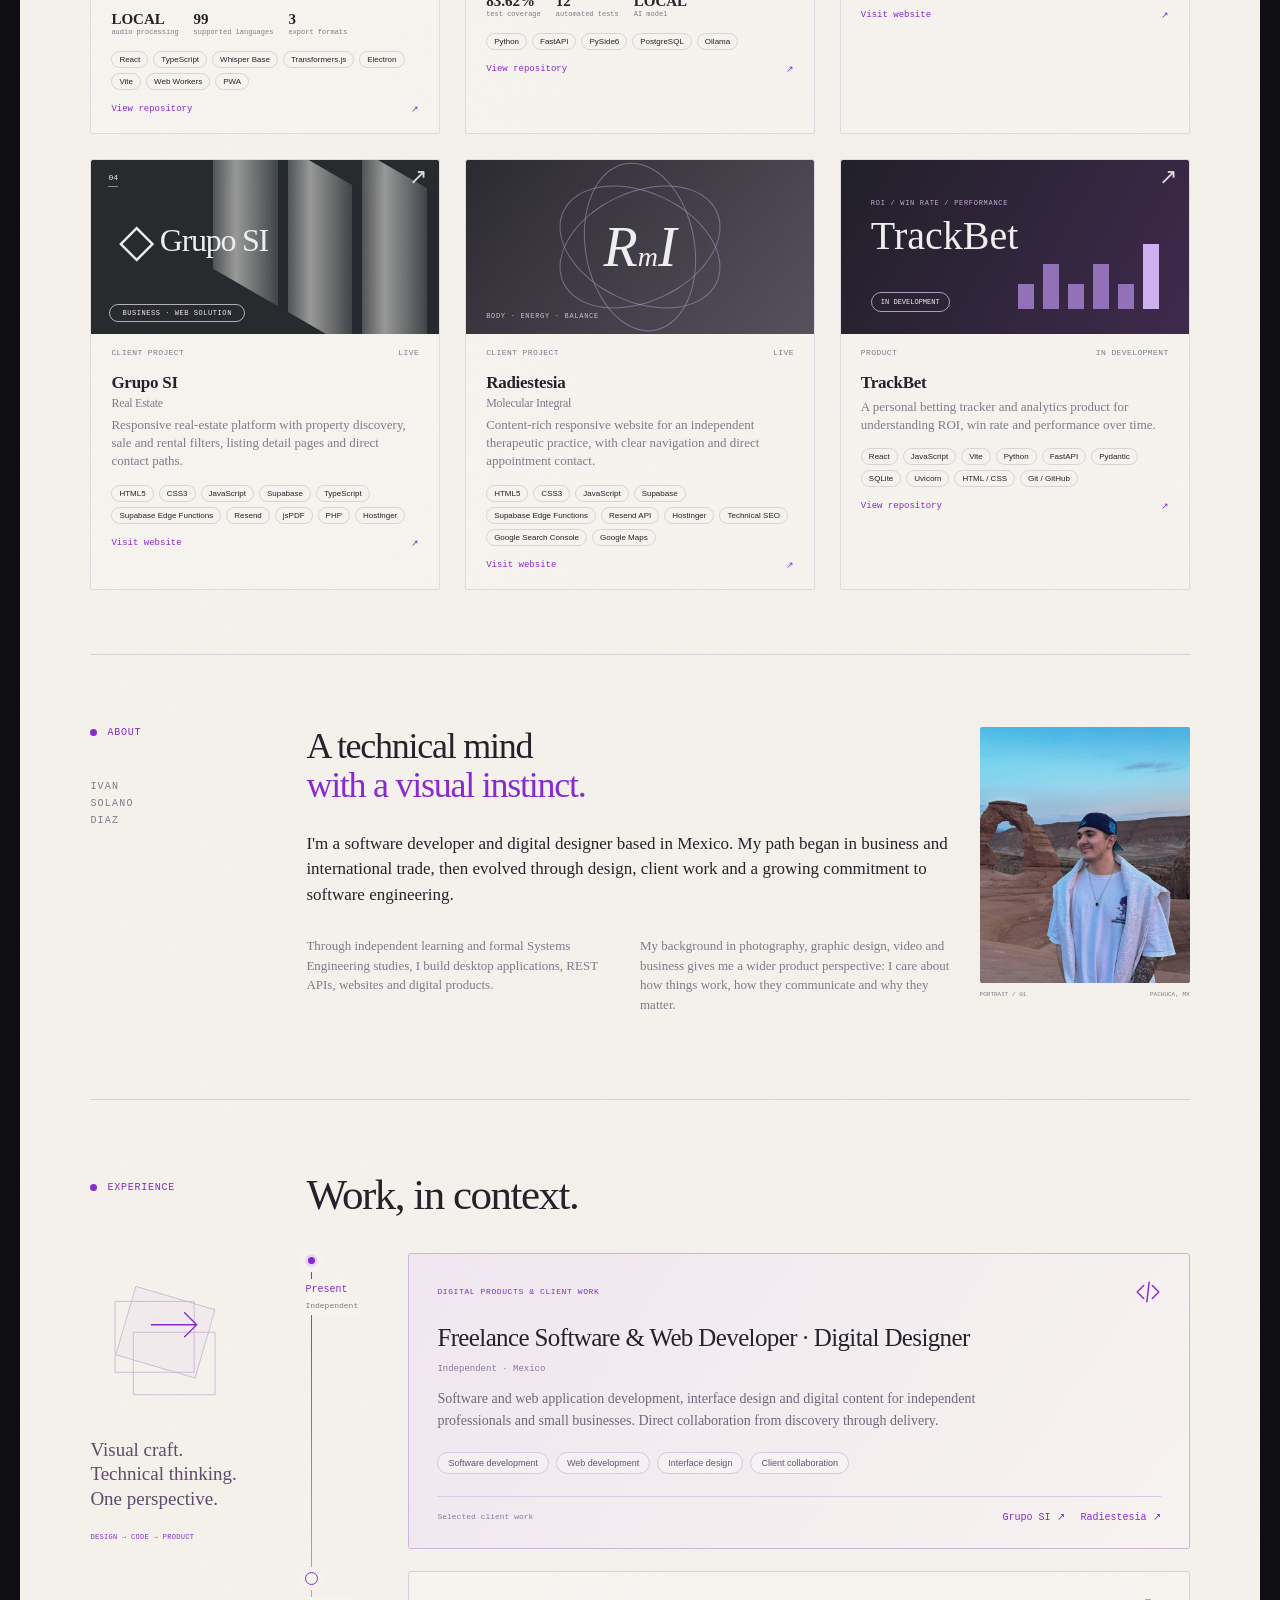
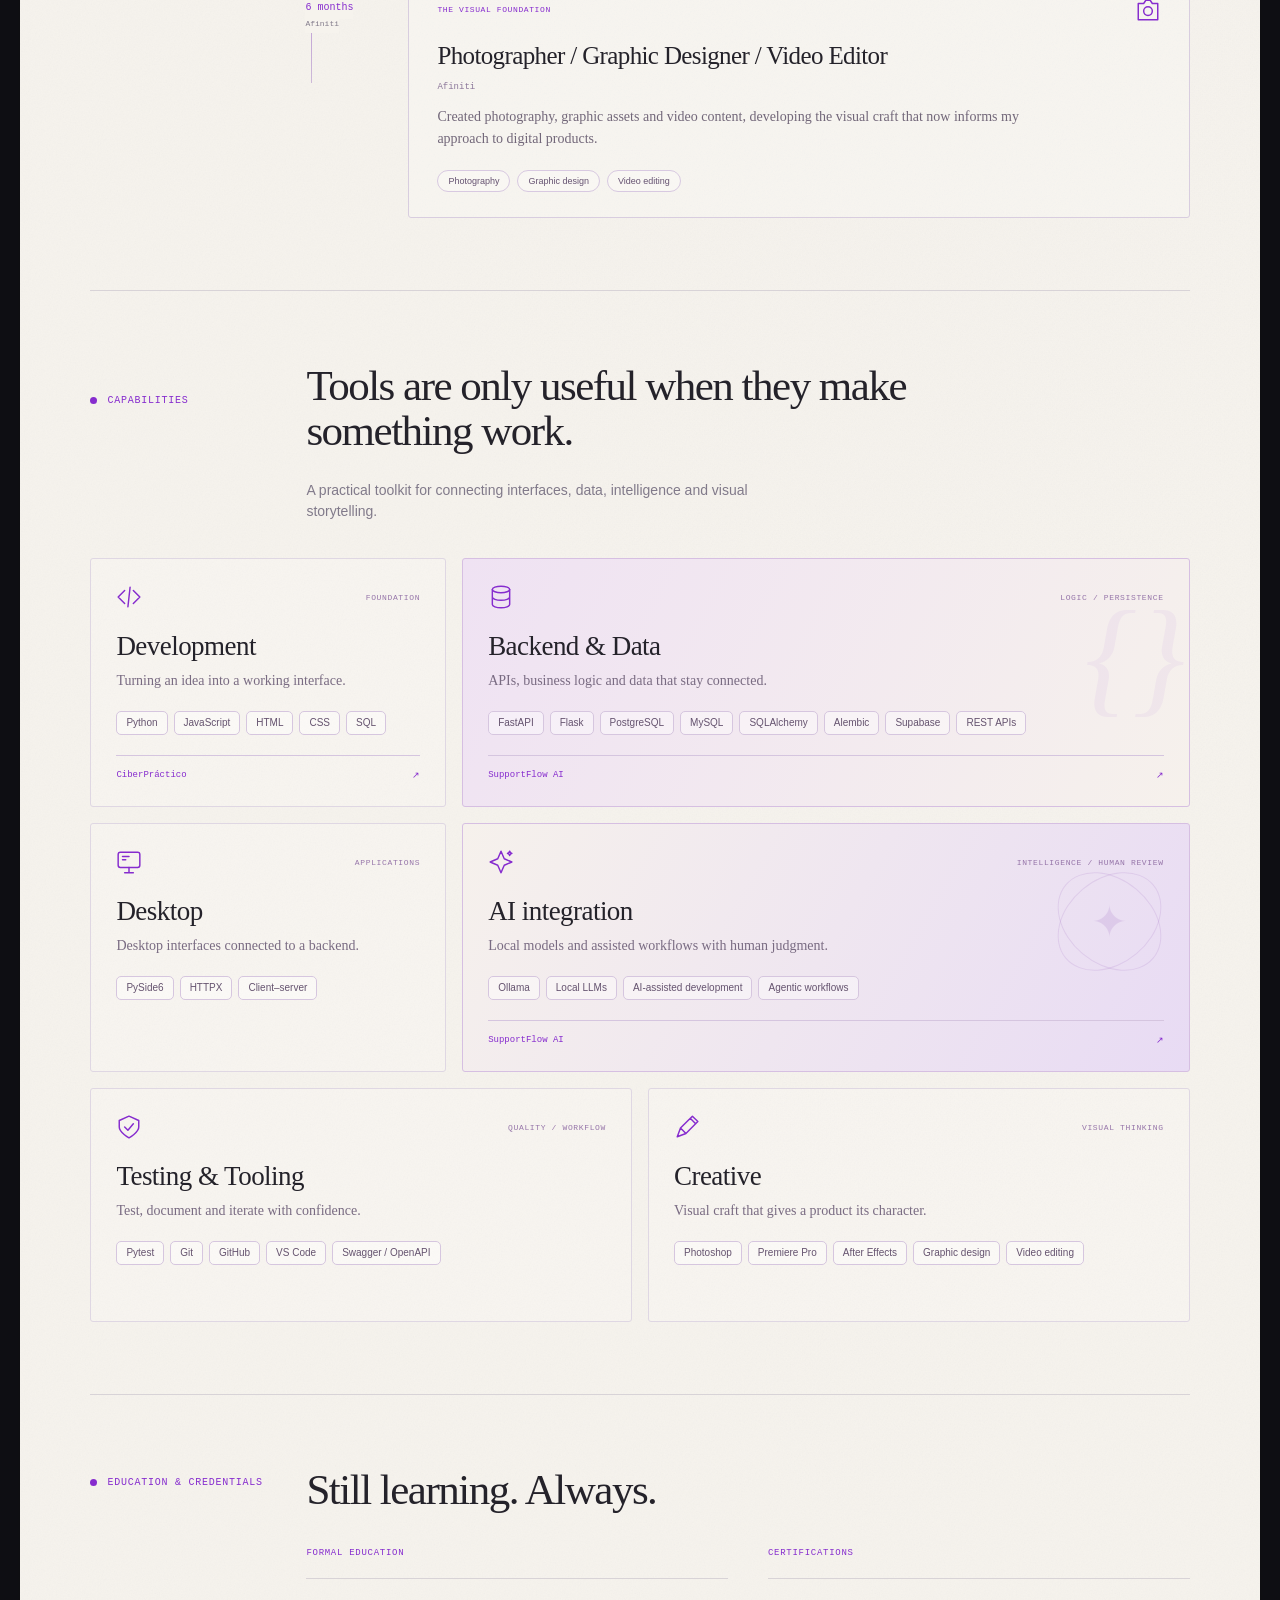
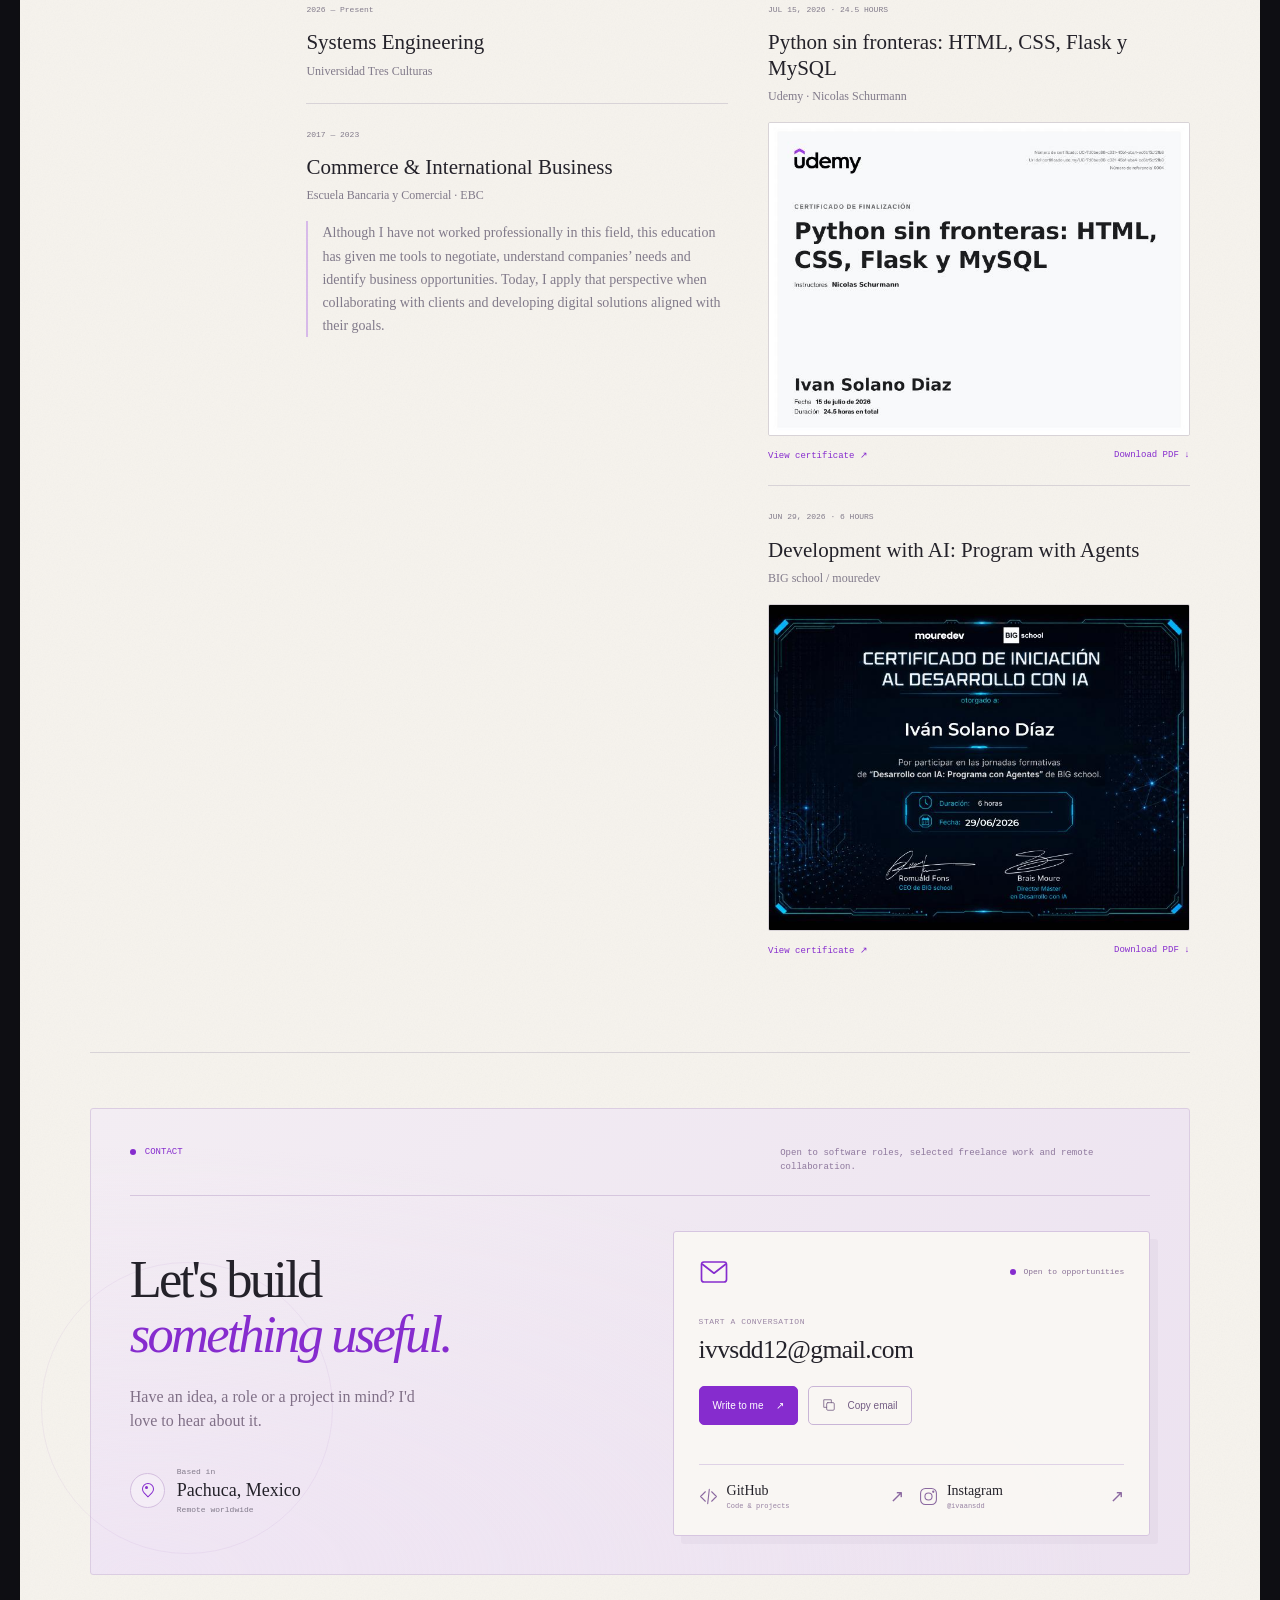
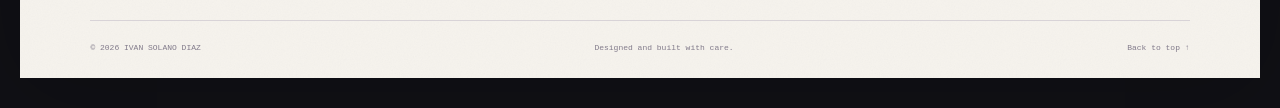
==== commit cf8ffe17: "Enlarge desktop hero headline and keep mobile text clear of the portrait" ====
--- a/index.html
+++ b/index.html
@@ -8,7 +8,7 @@
   <title>Ivan Solano Diaz — Software Developer &amp; Digital Designer</title>
   <link rel="icon" href="assets/favicon.svg" type="image/svg+xml">
   <link rel="preload" href="assets/ivan-solano-mountains-original.jpg" as="image">
-  <link rel="stylesheet" href="styles.css?v=20261022-original-type">
+  <link rel="stylesheet" href="styles.css?v=20261022-responsive-title">
   <script src="script.js" defer></script>
 </head>
 <body>
--- a/styles.css
+++ b/styles.css
@@ -243,13 +243,16 @@
 
 /* Original landscape photograph, with the headline in its open sky. */
 .hero.hero--landscape {
+  container-type: inline-size;
   display: grid; grid-template-columns: minmax(0, 1fr) auto;
   grid-template-rows: auto auto; gap: 0 28px; min-height: 0; padding: 24px 0 28px;
 }
 .hero--landscape .hero-title-wrap {
-  grid-area: 1 / 1 / 2 / 3; align-self: start; padding: 36px 38px;
-}
-.hero--landscape .eyebrow { color: var(--violet); margin-bottom: 16px; }
+  grid-area: 1 / 1 / 2 / 3; align-self: start; padding: clamp(20px, 2.4cqw, 30px) 38px;
+}
+.hero--landscape .display-title { font-size: clamp(40px, 9cqw, 96px); line-height: .95; }
+html[lang="es"] .hero--landscape .display-title { font-size: clamp(38px, 8.1cqw, 88px); }
+.hero--landscape .eyebrow { color: var(--violet); margin-bottom: 12px; }
 .hero--landscape .eyebrow::before { background: var(--violet); }
 .hero--landscape .hero-photo--landscape {
   position: relative; grid-area: 1 / 1 / 2 / 3; inset: auto;
@@ -269,16 +272,17 @@
 .hero--landscape .hero-status { grid-area: 2 / 2; align-self: end; margin: 24px 0 6px; max-width: 240px; }
 @media (max-width: 900px) {
   .hero.hero--landscape { grid-template-columns: 1fr; }
+  html[lang="es"] .hero--landscape .display-title { font-size: clamp(34px, 7.4cqw, 62px); }
   .hero--landscape .hero-intro { grid-area: 2 / 1; }
   .hero--landscape .hero-status { grid-area: 3 / 1; margin: 20px 0 0; max-width: none; }
 }
 @media (max-width: 700px) {
   .hero.hero--landscape { padding: 18px 0 25px; }
-  .hero--landscape .hero-title-wrap { padding: 16px 18px; }
+  .hero--landscape .hero-title-wrap { padding: 12px 18px; }
   .hero--landscape .eyebrow { font-size: 6px; letter-spacing: 0; gap: 6px; margin-bottom: 9px; }
   .hero--landscape .eyebrow::before { width: 4px; height: 4px; }
   .hero--landscape .display-title,
-  html[lang="es"] .hero--landscape .display-title { font-size: clamp(20px, 5.6vw, 39px); }
+  html[lang="es"] .hero--landscape .display-title { font-size: clamp(17px, 5.2vw, 34px); line-height: .99; }
   .hero--landscape .headline-scribble { width: 100px; height: 15px; margin: 2px 0 0 24px; }
   .hero--landscape .hero-photo--landscape { height: auto; aspect-ratio: 3024 / 3120; }
   .hero--landscape .hero-intro { padding-top: 22px; }
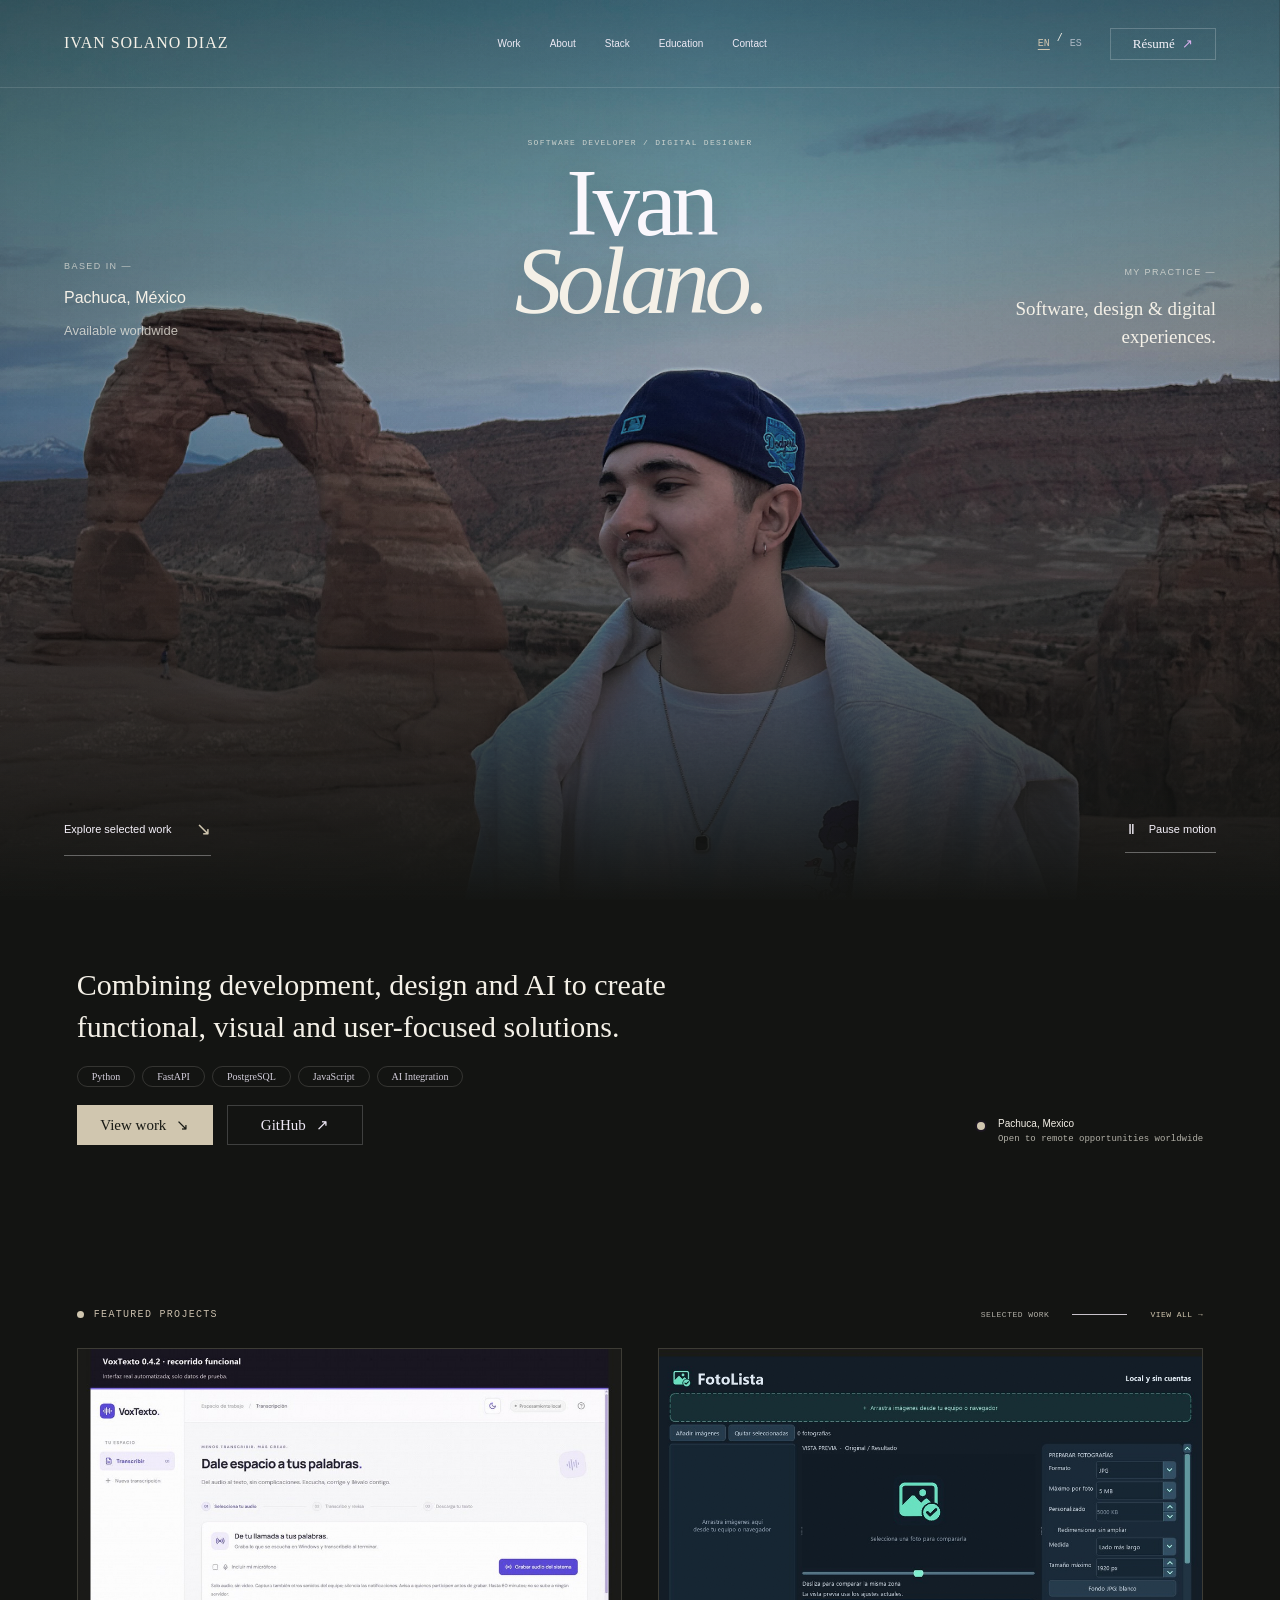
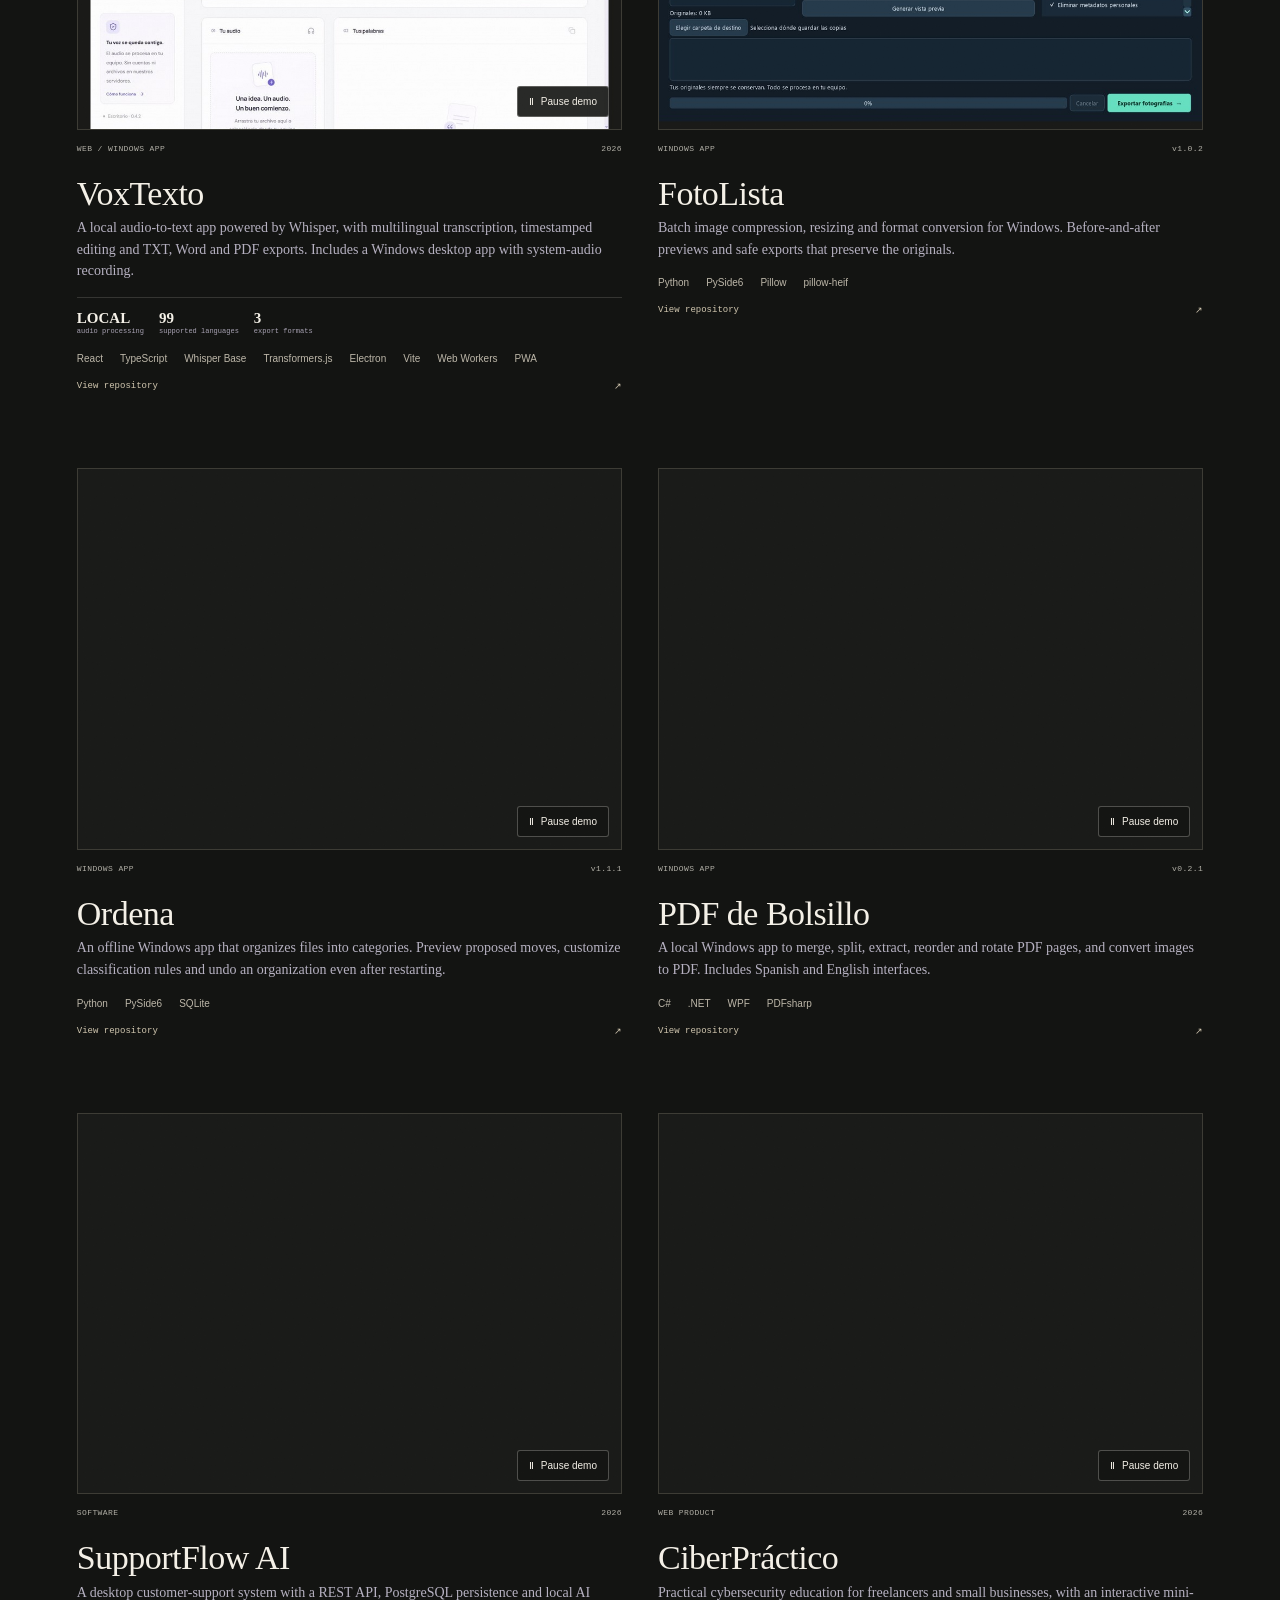
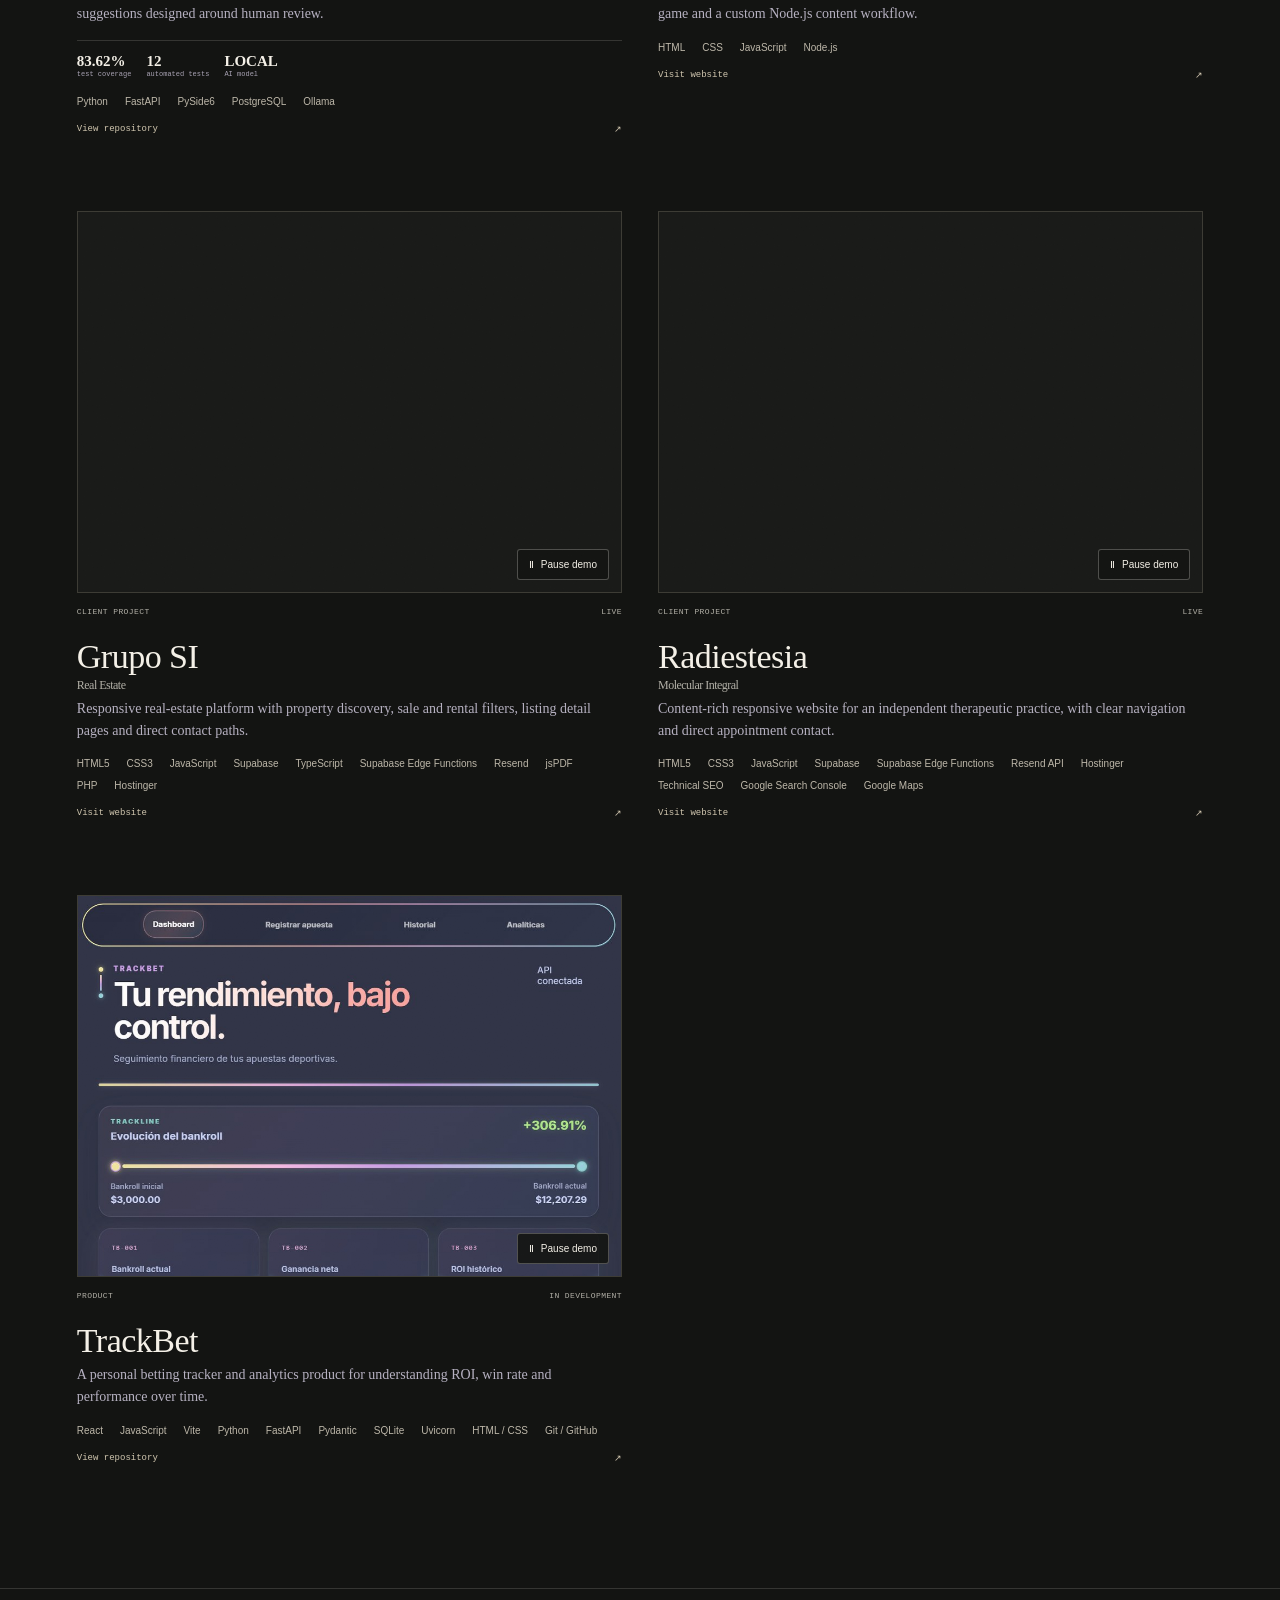
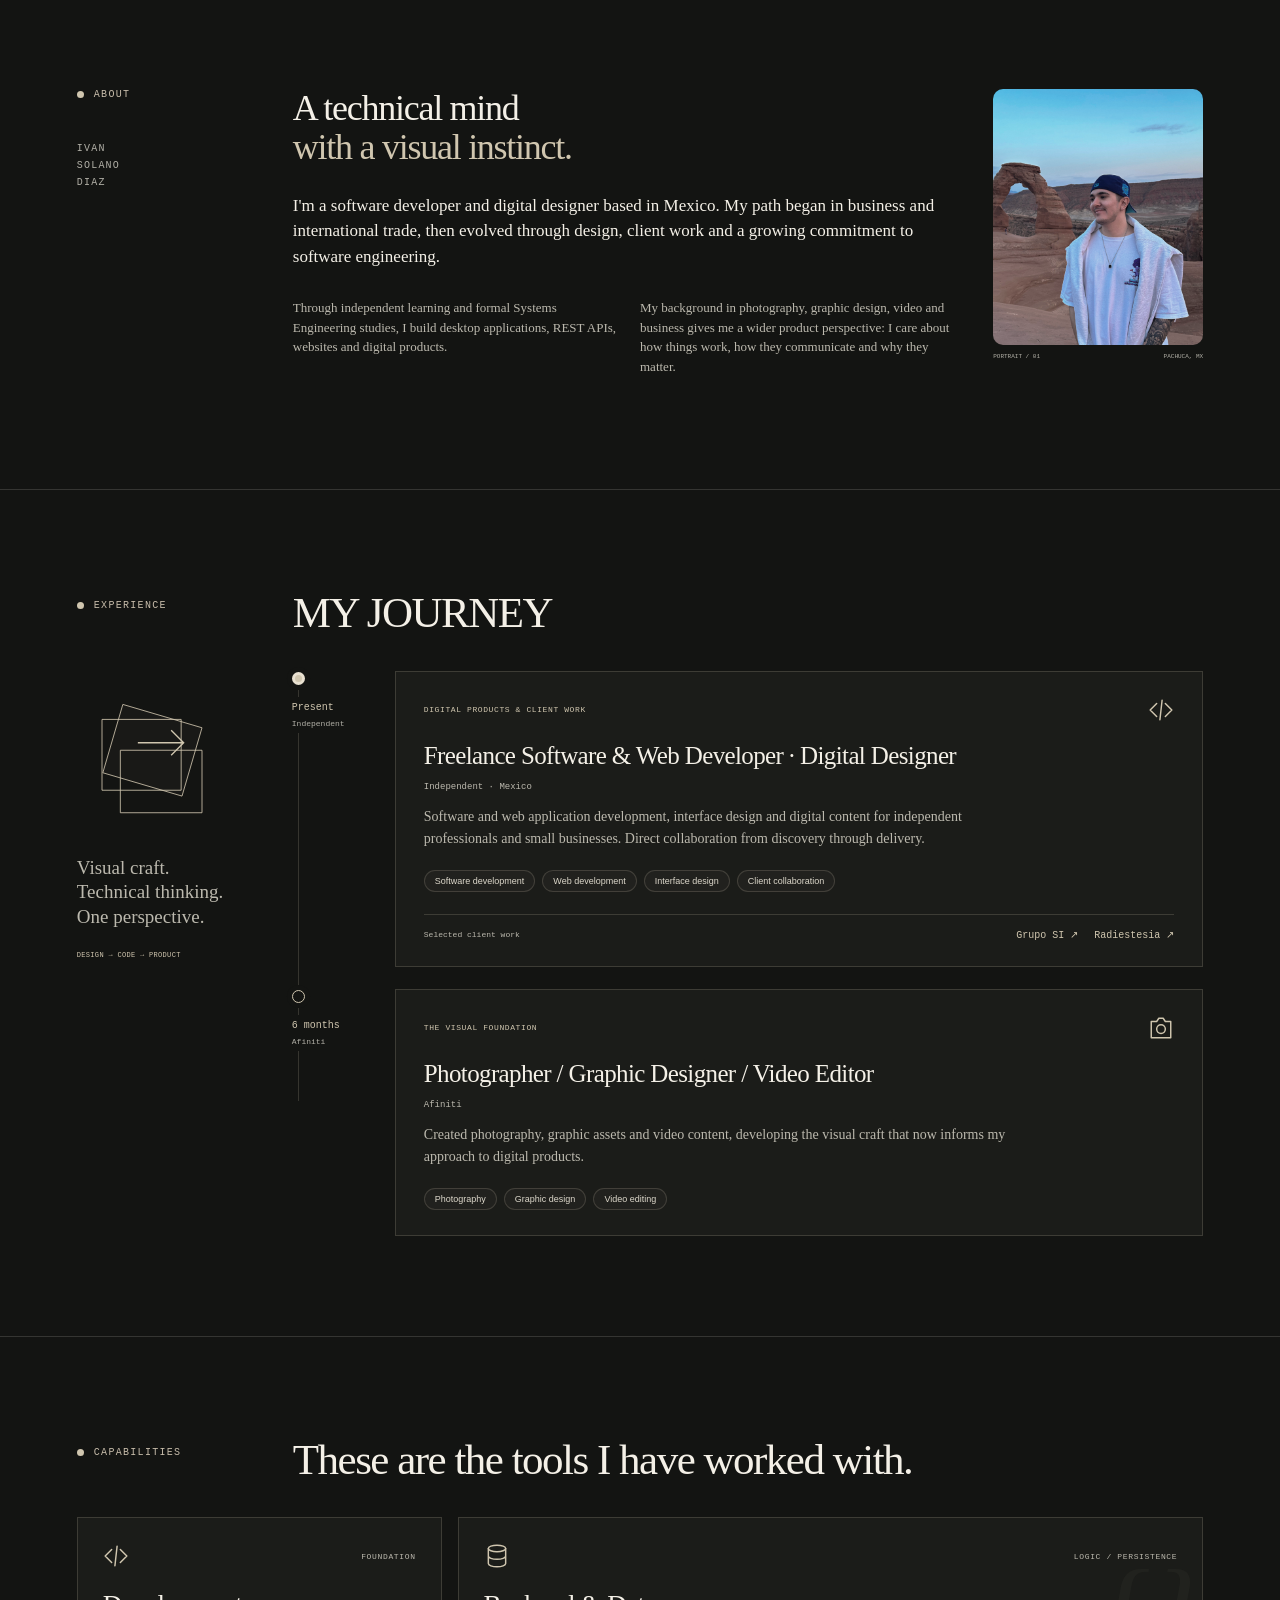
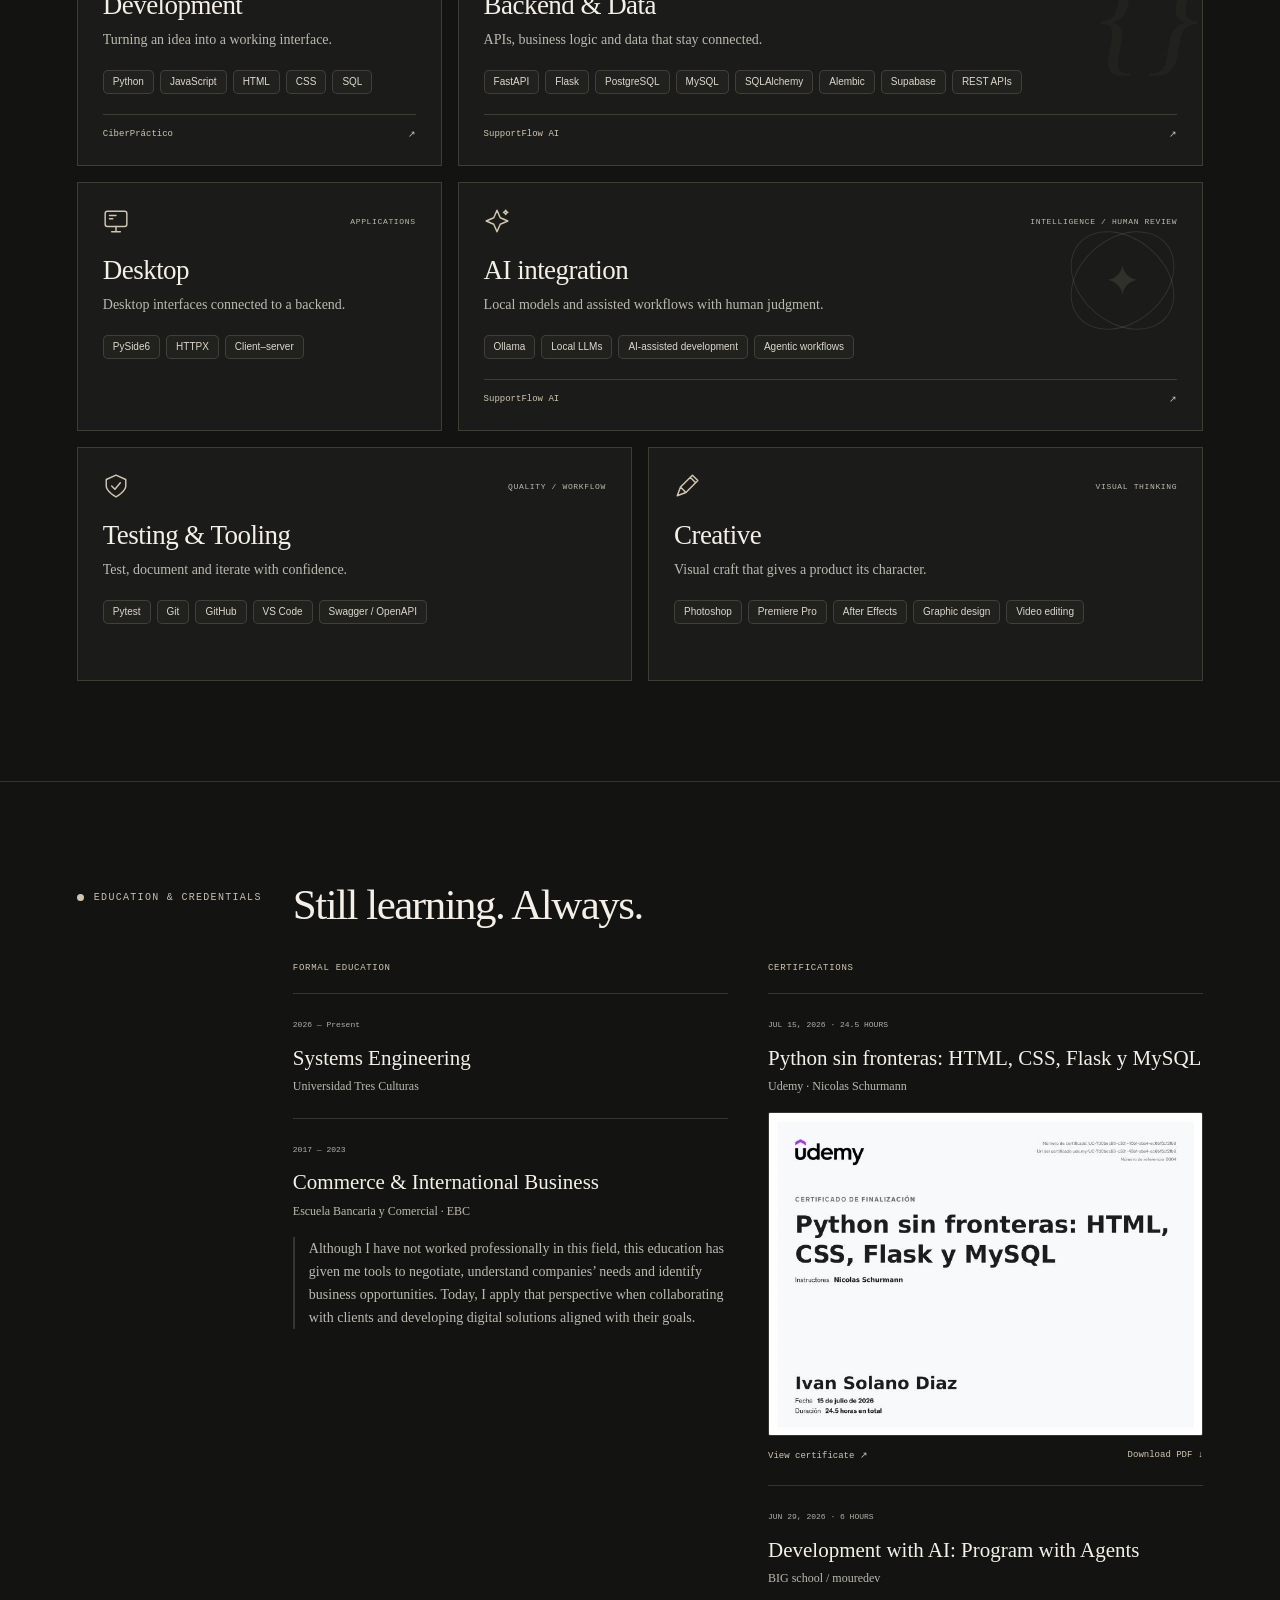
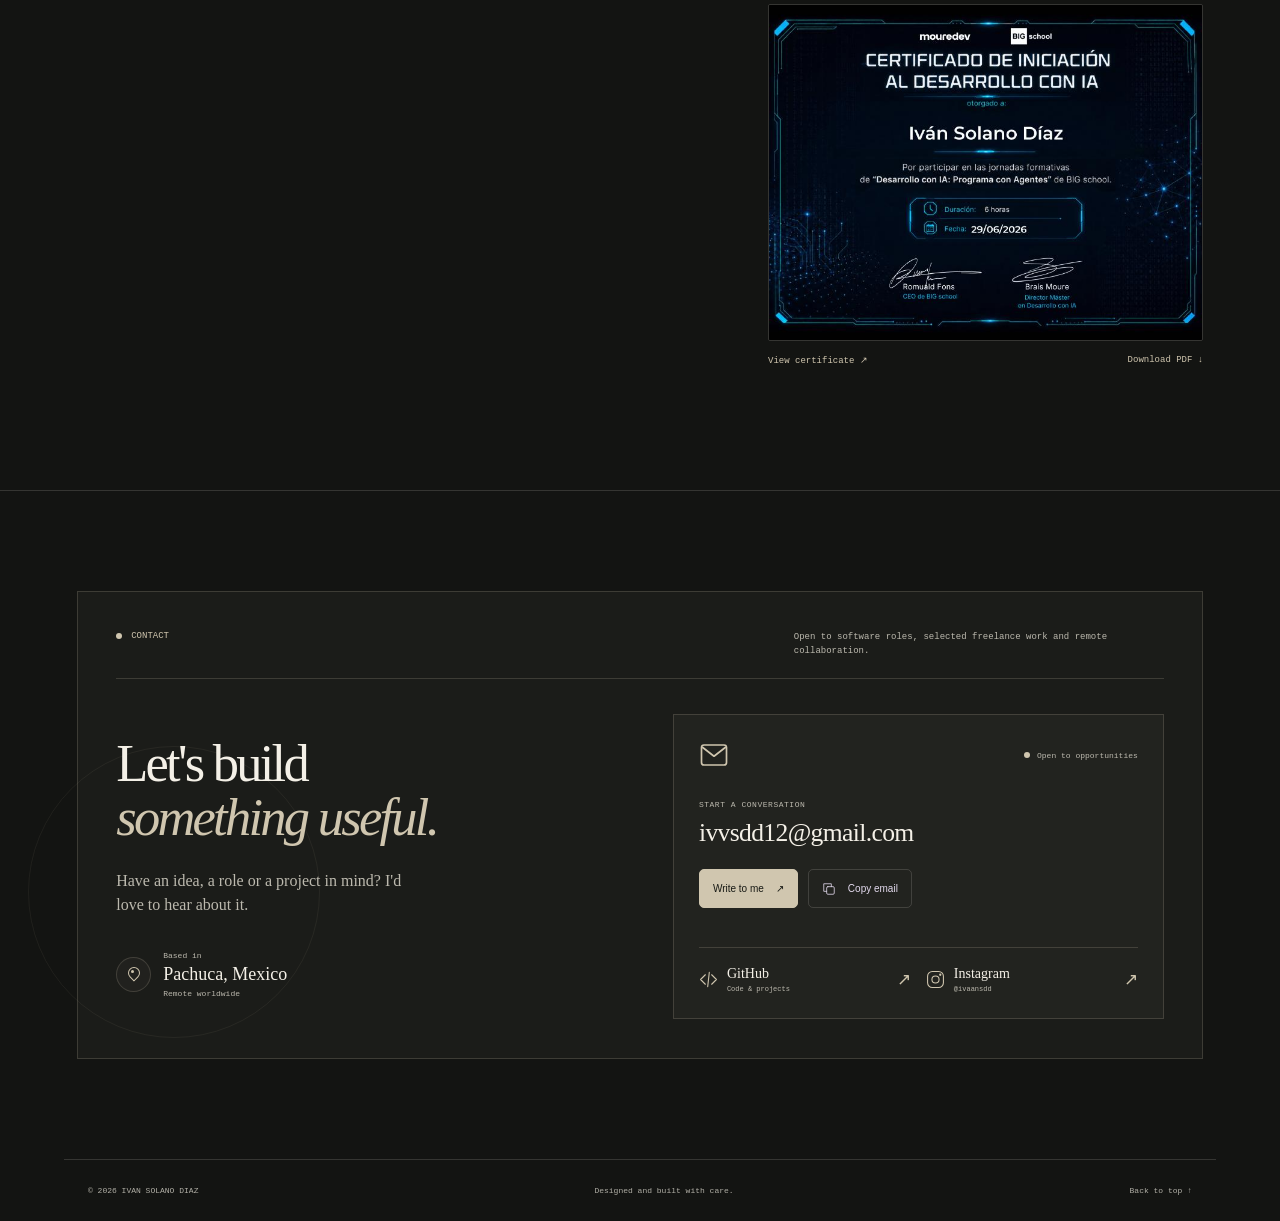
==== commit 4bc18252: "Publish editorial portfolio with nine projects and real demos Add FotoLista, Ordena and PDF de Bolsi" ====
--- a/index.html
+++ b/index.html
@@ -1,17 +1,21 @@
 <!doctype html>
-<html lang="en" data-theme="light">
+<html lang="en" data-theme="dark">
 <head>
   <meta charset="utf-8">
   <meta name="viewport" content="width=device-width, initial-scale=1">
   <meta name="description" content="Portfolio of Ivan Solano Diaz — software developer and digital designer based in Pachuca, Mexico.">
-  <meta name="theme-color" content="#f1eee5">
+  <meta name="theme-color" content="#0c0d12">
   <title>Ivan Solano Diaz — Software Developer &amp; Digital Designer</title>
   <link rel="icon" href="assets/favicon.svg" type="image/svg+xml">
   <link rel="preload" href="assets/ivan-solano-mountains-original.jpg" as="image">
   <link rel="stylesheet" href="styles.css?v=20261022-responsive-title">
+  <link rel="stylesheet" href="cinematic.css">
+  <link rel="stylesheet" href="bellanova.css">
   <script src="script.js" defer></script>
+  <script src="cinematic.js" defer></script>
+  <script src="project-demos.js" defer></script>
 </head>
-<body>
+<body class="cinematic">
   <a class="skip-link" href="#main" data-en="Skip to content" data-es="Saltar al contenido">Skip to content</a>
 
   <div class="page-noise" aria-hidden="true"></div>
@@ -62,9 +66,8 @@
       <div class="hero-title-wrap">
         <p class="eyebrow reveal" data-en="Software Developer / Digital Designer" data-es="Desarrollador de Software / Diseñador Digital">Software Developer / Digital Designer</p>
         <h1 id="hero-title" class="display-title">
-          <span class="title-line" data-en="I build software," data-es="Creo software,">I build software,</span>
-          <span class="title-line" data-en="web products and" data-es="productos web y">web products and</span>
-          <span class="title-line accent" data-en="digital experiences." data-es="experiencias digitales.">digital experiences.</span>
+          <span class="title-line">Ivan</span>
+          <span class="title-line accent">Solano.</span>
         </h1>
         <svg class="headline-scribble" viewBox="0 0 220 28" aria-hidden="true"><path d="M5 20 Q97 1 208 5 M77 20 Q125 7 183 13 M94 25 L151 20"/></svg>
       </div>
@@ -73,6 +76,13 @@
         <div class="photo-frame">
           <img src="assets/ivan-solano-mountains-original.jpg" alt="Ivan Solano outdoors with sandstone mountains and a natural rock arch behind him" width="3024" height="3120" fetchpriority="high">
         </div>
+      </div>
+
+      <div class="cinema-scene"><span data-en="BASED IN —" data-es="DESDE —">BASED IN —</span><span>Pachuca, México</span><small data-en="Available worldwide" data-es="Disponible globalmente">Available worldwide</small></div>
+      <div class="cinema-discipline"><span data-en="MY PRACTICE —" data-es="MI ENFOQUE —">MY PRACTICE —</span><p data-en="Software, design &amp; digital experiences." data-es="Software, diseño y experiencias digitales.">Software, design &amp; digital experiences.</p></div>
+      <div class="cinema-controls">
+        <a class="cinema-explore" href="#work"><span data-en="Explore selected work" data-es="Explorar proyectos">Explore selected work</span><span aria-hidden="true">↘</span></a>
+        <button class="cinema-motion" type="button" data-cinema-motion aria-pressed="false"><span class="cinema-motion-icon" aria-hidden="true">Ⅱ</span><span data-cinema-motion-label data-en="Pause motion" data-es="Pausar movimiento">Pause motion</span></button>
       </div>
 
       <div class="hero-intro reveal">
@@ -116,16 +126,11 @@
 
       <div class="project-grid">
       <article class="project-card project-featured reveal">
-        <div class="project-card-visual cyber-visual" aria-label="Graphic illustration for VoxTexto">
-          <span class="cyber-grid" aria-hidden="true"></span>
-          <span class="visual-number">01</span><a class="visual-arrow" href="https://github.com/wasatnight/voxtexto" target="_blank" rel="noreferrer" aria-label="VoxTexto GitHub repository">↗</a>
-          <svg viewBox="0 0 320 174" width="100%" height="100%" preserveAspectRatio="xMidYMid slice" aria-hidden="true" focusable="false">
-            <g fill="none" stroke="#c898e5" stroke-width="3" stroke-linecap="round" opacity=".75">
-              <path d="M156 65v24m10-38v52m10-68v84m10-56v28m10-45v62m10-80v98m10-70v42m10-53v64m10-43v22"/>
-              <path d="M257 52h39m-39 13h29m-29 13h35m-35 13h23" stroke-width="2" opacity=".55"/>
-            </g>
-          </svg>
-          <span class="visual-title">VoxTexto</span><span class="visual-label">REACT · TYPESCRIPT · WHISPER</span>
+        <div class="project-card-visual project-demo" data-project-demo>
+          <a class="demo-link" href="https://github.com/wasatnight/voxtexto" target="_blank" rel="noreferrer" aria-label="VoxTexto">
+            <img src="assets/demos/voxtexto-poster.jpg" data-demo-src="assets/demos/voxtexto.gif" data-demo-poster="assets/demos/voxtexto-poster.jpg" alt="Interfaz de VoxTexto" width="1000" height="700" loading="lazy" decoding="async">
+          </a>
+          <button class="demo-toggle" type="button" aria-pressed="false"><span class="demo-toggle-icon" aria-hidden="true">Ⅱ</span> <span data-demo-label>Pausar demo</span><span class="sr-only"> — VoxTexto</span></button>
         </div>
         <div class="project-copy">
           <div class="project-meta"><span data-en="WEB / WINDOWS APP" data-es="APP WEB / WINDOWS">WEB / WINDOWS APP</span><span>2026</span></div>
@@ -144,23 +149,53 @@
         </div>
       </article>
 
+      <article class="project-card reveal">
+        <div class="project-card-visual project-demo">
+          <a class="demo-link" href="https://github.com/wasatnight/FotoLista" target="_blank" rel="noreferrer" aria-label="FotoLista">
+            <img src="assets/demos/fotolista-poster.jpg" alt="Interfaz de FotoLista para preparar fotografías por lotes" width="1000" height="700" loading="lazy" decoding="async">
+          </a>
+        </div>
+        <div class="project-meta"><span data-en="WINDOWS APP" data-es="APP WINDOWS">WINDOWS APP</span><span>v1.0.2</span></div>
+        <h3>FotoLista</h3>
+        <p data-en="Batch image compression, resizing and format conversion for Windows. Before-and-after previews and safe exports that preserve the originals." data-es="Compresión, redimensionado y conversión de imágenes por lotes para Windows. Comparación antes/después y exportación segura que conserva los originales.">Batch image compression, resizing and format conversion for Windows. Before-and-after previews and safe exports that preserve the originals.</p>
+        <ul class="tag-list" aria-label="Technologies"><li>Python</li><li>PySide6</li><li>Pillow</li><li>pillow-heif</li></ul>
+        <a class="text-link" href="https://github.com/wasatnight/FotoLista" target="_blank" rel="noreferrer"><span data-en="View repository" data-es="Ver repositorio">View repository</span> <span class="ui-arrow" aria-hidden="true">↗</span></a>
+      </article>
+
+      <article class="project-card reveal">
+        <div class="project-card-visual project-demo" data-project-demo>
+          <a class="demo-link" href="https://github.com/wasatnight/Ordena" target="_blank" rel="noreferrer" aria-label="Ordena">
+            <img src="assets/demos/ordena-poster.jpg" data-demo-src="assets/demos/ordena.gif" data-demo-poster="assets/demos/ordena-poster.jpg" alt="Interfaz de Ordena con categorías y vista previa de movimientos" width="1000" height="700" loading="lazy" decoding="async">
+          </a>
+          <button class="demo-toggle" type="button" aria-pressed="false"><span class="demo-toggle-icon" aria-hidden="true">Ⅱ</span> <span data-demo-label>Pausar demo</span><span class="sr-only"> — Ordena</span></button>
+        </div>
+        <div class="project-meta"><span data-en="WINDOWS APP" data-es="APP WINDOWS">WINDOWS APP</span><span>v1.1.1</span></div>
+        <h3>Ordena</h3>
+        <p data-en="An offline Windows app that organizes files into categories. Preview proposed moves, customize classification rules and undo an organization even after restarting." data-es="App para Windows que organiza archivos en categorías sin conexión. Permite revisar los movimientos, personalizar reglas y deshacer una organización incluso después de reiniciar.">An offline Windows app that organizes files into categories. Preview proposed moves, customize classification rules and undo an organization even after restarting.</p>
+        <ul class="tag-list" aria-label="Technologies"><li>Python</li><li>PySide6</li><li>SQLite</li></ul>
+        <a class="text-link" href="https://github.com/wasatnight/Ordena" target="_blank" rel="noreferrer"><span data-en="View repository" data-es="Ver repositorio">View repository</span> <span class="ui-arrow" aria-hidden="true">↗</span></a>
+      </article>
+
+      <article class="project-card reveal">
+        <div class="project-card-visual project-demo" data-project-demo>
+          <a class="demo-link" href="https://github.com/wasatnight/PDF-de-Bolsillo" target="_blank" rel="noreferrer" aria-label="PDF de Bolsillo">
+            <img src="assets/demos/pdf-bolsillo-poster.jpg" data-demo-src="assets/demos/pdf-bolsillo.gif" data-demo-poster="assets/demos/pdf-bolsillo-poster.jpg" alt="Demostración de PDF de Bolsillo con selección y organización de páginas" width="1000" height="700" loading="lazy" decoding="async">
+          </a>
+          <button class="demo-toggle" type="button" aria-pressed="false"><span class="demo-toggle-icon" aria-hidden="true">Ⅱ</span> <span data-demo-label>Pausar demo</span><span class="sr-only"> — PDF de Bolsillo</span></button>
+        </div>
+        <div class="project-meta"><span data-en="WINDOWS APP" data-es="APP WINDOWS">WINDOWS APP</span><span>v0.2.1</span></div>
+        <h3>PDF de Bolsillo</h3>
+        <p data-en="A local Windows app to merge, split, extract, reorder and rotate PDF pages, and convert images to PDF. Includes Spanish and English interfaces." data-es="App local para Windows que une, separa, extrae, reordena y gira páginas PDF, y convierte imágenes a PDF. Incluye interfaz en español e inglés.">A local Windows app to merge, split, extract, reorder and rotate PDF pages, and convert images to PDF. Includes Spanish and English interfaces.</p>
+        <ul class="tag-list" aria-label="Technologies"><li>C#</li><li>.NET</li><li>WPF</li><li>PDFsharp</li></ul>
+        <a class="text-link" href="https://github.com/wasatnight/PDF-de-Bolsillo" target="_blank" rel="noreferrer"><span data-en="View repository" data-es="Ver repositorio">View repository</span> <span class="ui-arrow" aria-hidden="true">↗</span></a>
+      </article>
+
       <article class="project-card project-featured reveal">
-        <div class="project-visual supportflow-visual" aria-label="Abstract interface preview for SupportFlow AI">
-          <div class="app-window">
-            <div class="app-sidebar">
-              <span class="app-logo">SF</span>
-              <i></i><i></i><i></i><i></i>
-            </div>
-            <div class="app-main">
-              <div class="app-top"><span>SupportFlow / Overview</span><b>● LOCAL AI</b></div>
-              <div class="metric-row"><i>24<small>ACTIVE</small></i><i>08<small>PENDING</small></i><i>91%<small>RESOLVED</small></i></div>
-              <div class="app-chart"><span></span><span></span><span></span><span></span><span></span><span></span><span></span></div>
-              <div class="ticket-row"><b>#0248</b><span>Payment issue</span><em>HIGH</em></div>
-              <div class="ticket-row"><b>#0247</b><span>Account access</span><em>OPEN</em></div>
-            </div>
-          </div>
-          <span class="visual-number">02</span><a class="visual-arrow" href="https://github.com/wasatnight/supportflow-ai" target="_blank" rel="noreferrer" aria-label="SupportFlow AI repository">↗</a>
-          <span class="visual-title">SupportFlow AI</span><span class="visual-label">AI · AUTOMATION</span>
+        <div class="project-card-visual project-demo" data-project-demo>
+          <a class="demo-link" href="https://github.com/wasatnight/supportflow-ai" target="_blank" rel="noreferrer" aria-label="SupportFlow AI">
+            <img src="assets/demos/supportflow-poster.jpg" data-demo-src="assets/demos/supportflow.gif" data-demo-poster="assets/demos/supportflow-poster.jpg" alt="Interfaz de SupportFlow AI" width="1000" height="700" loading="lazy" decoding="async">
+          </a>
+          <button class="demo-toggle" type="button" aria-pressed="false"><span class="demo-toggle-icon" aria-hidden="true">Ⅱ</span> <span data-demo-label>Pausar demo</span><span class="sr-only"> — SupportFlow AI</span></button>
         </div>
         <div class="project-copy">
           <div class="project-meta"><span>SOFTWARE</span><span>2026</span></div>
@@ -182,12 +217,12 @@
       </article>
 
         <article class="project-card reveal">
-          <div class="project-card-visual cyber-visual" aria-label="Graphic illustration for CiberPráctico">
-            <span class="cyber-grid"></span>
-            <span class="visual-number">03</span><a class="visual-arrow" href="https://ciberpractico.com" target="_blank" rel="noreferrer" aria-label="CiberPráctico website">↗</a>
-            <div class="browser-mock"><div class="mock-toolbar">● ● ●</div><p>CiberPráctico</p><small>Aprende ciberseguridad<br>de forma práctica.</small><div class="mock-button">Defiende tu negocio <span class="ui-arrow" aria-hidden="true">→</span></div><div class="mock-tiles"><i></i><i></i><i></i></div></div>
-            <span class="visual-label">EDUCATION · WEB APP</span>
-          </div>
+        <div class="project-card-visual project-demo" data-project-demo>
+          <a class="demo-link" href="https://ciberpractico.com" target="_blank" rel="noreferrer" aria-label="CiberPráctico">
+            <img src="assets/demos/ciber-poster.jpg" data-demo-src="assets/demos/ciber.gif" data-demo-poster="assets/demos/ciber-poster.jpg" alt="Interfaz de CiberPráctico" width="1000" height="700" loading="lazy" decoding="async">
+          </a>
+          <button class="demo-toggle" type="button" aria-pressed="false"><span class="demo-toggle-icon" aria-hidden="true">Ⅱ</span> <span data-demo-label>Pausar demo</span><span class="sr-only"> — CiberPráctico</span></button>
+        </div>
           <div class="project-meta"><span>WEB PRODUCT</span><span>2026</span></div>
           <h3>CiberPráctico</h3>
           <p data-en="Practical cybersecurity education for freelancers and small businesses, with an interactive mini-game and a custom Node.js content workflow."
@@ -199,12 +234,12 @@
         </article>
 
         <article class="project-card reveal" id="more-work">
-          <div class="project-card-visual estate-visual" aria-label="Graphic illustration for Grupo SI">
-            <span class="visual-number">04</span><a class="visual-arrow" href="https://gruposichih.com.mx" target="_blank" rel="noreferrer" aria-label="Grupo SI website">↗</a>
-            <div class="estate-photo"><span></span><span></span><span></span></div>
-            <p><span aria-hidden="true">◇</span> Grupo SI</p>
-            <span class="visual-label">BUSINESS · WEB SOLUTION</span>
-          </div>
+        <div class="project-card-visual project-demo" data-project-demo>
+          <a class="demo-link" href="https://gruposichih.com.mx" target="_blank" rel="noreferrer" aria-label="Grupo SI">
+            <img src="assets/demos/grupo-poster.jpg" data-demo-src="assets/demos/grupo.gif" data-demo-poster="assets/demos/grupo-poster.jpg" alt="Interfaz de Grupo SI" width="1000" height="700" loading="lazy" decoding="async">
+          </a>
+          <button class="demo-toggle" type="button" aria-pressed="false"><span class="demo-toggle-icon" aria-hidden="true">Ⅱ</span> <span data-demo-label>Pausar demo</span><span class="sr-only"> — Grupo SI</span></button>
+        </div>
           <div class="project-meta"><span>CLIENT PROJECT</span><span>LIVE</span></div>
           <h3>Grupo SI <small>Real Estate</small></h3>
           <p data-en="Responsive real-estate platform with property discovery, sale and rental filters, listing detail pages and direct contact paths."
@@ -216,11 +251,12 @@
         </article>
 
         <article class="project-card reveal">
-          <div class="project-card-visual rad-visual" aria-label="Graphic illustration for Radiestesia Molecular Integral">
-            <span class="orbit orbit-one"></span><span class="orbit orbit-two"></span><span class="orbit orbit-three"></span>
-            <p>R<small>m</small>I</p>
-            <b>BODY · ENERGY · BALANCE</b>
-          </div>
+        <div class="project-card-visual project-demo" data-project-demo>
+          <a class="demo-link" href="https://radiestesiamolecularintegral.com.mx" target="_blank" rel="noreferrer" aria-label="Radiestesia Molecular Integral">
+            <img src="assets/demos/radiestesia-poster.jpg" data-demo-src="assets/demos/radiestesia.gif" data-demo-poster="assets/demos/radiestesia-poster.jpg" alt="Interfaz de Radiestesia Molecular Integral" width="1000" height="700" loading="lazy" decoding="async">
+          </a>
+          <button class="demo-toggle" type="button" aria-pressed="false"><span class="demo-toggle-icon" aria-hidden="true">Ⅱ</span> <span data-demo-label>Pausar demo</span><span class="sr-only"> — Radiestesia Molecular Integral</span></button>
+        </div>
           <div class="project-meta"><span>CLIENT PROJECT</span><span>LIVE</span></div>
           <h3>Radiestesia <small>Molecular Integral</small></h3>
           <p data-en="Content-rich responsive website for an independent therapeutic practice, with clear navigation and direct appointment contact."
@@ -232,12 +268,12 @@
         </article>
 
         <article class="project-card project-wip reveal">
-          <div class="project-card-visual trackbet-visual" aria-label="Graphic illustration for TrackBet">
-            <a class="visual-arrow" href="https://github.com/wasatnight/trackbet-desktop" target="_blank" rel="noreferrer" aria-label="TrackBet GitHub repository">↗</a>
-            <div class="odds"><span>ROI / WIN RATE / PERFORMANCE</span><strong>TrackBet</strong></div>
-            <div class="track-line"><i></i><i></i><i></i><i></i><i></i><i></i></div>
-            <div class="wip-stamp" data-en="IN DEVELOPMENT" data-es="EN DESARROLLO">IN DEVELOPMENT</div>
-          </div>
+        <div class="project-card-visual project-demo" data-project-demo>
+          <a class="demo-link" href="https://github.com/wasatnight/trackbet-desktop" target="_blank" rel="noreferrer" aria-label="TrackBet">
+            <img src="assets/demos/trackbet-poster.jpg" data-demo-src="assets/demos/trackbet.gif" data-demo-poster="assets/demos/trackbet-poster.jpg" alt="Interfaz de TrackBet" width="1000" height="700" loading="lazy" decoding="async">
+          </a>
+          <button class="demo-toggle" type="button" aria-pressed="false"><span class="demo-toggle-icon" aria-hidden="true">Ⅱ</span> <span data-demo-label>Pausar demo</span><span class="sr-only"> — TrackBet</span></button>
+        </div>
           <div class="project-meta"><span>PRODUCT</span><span data-en="IN DEVELOPMENT" data-es="EN DESARROLLO">IN DEVELOPMENT</span></div>
           <h3>TrackBet</h3>
           <p data-en="A personal betting tracker and analytics product for understanding ROI, win rate and performance over time."
@@ -281,7 +317,7 @@
     <section class="section experience-section" id="experience" aria-labelledby="experience-title">
       <header class="section-heading compact reveal">
         <p class="section-index"><span data-en="Experience" data-es="Experiencia">Experience</span></p>
-        <h2 id="experience-title" data-en="Work, in context." data-es="Trabajo, en contexto.">Work, in context.</h2>
+        <h2 id="experience-title" data-en="MY JOURNEY" data-es="MI TRAYECTORIA">MY JOURNEY</h2>
       </header>
       <div class="experience-layout">
       <aside class="career-note reveal">
@@ -324,8 +360,7 @@
     <section class="section stack-section" id="stack" aria-labelledby="stack-title">
       <header class="section-heading reveal">
         <p class="section-index"><span data-en="Capabilities" data-es="Capacidades">Capabilities</span></p>
-        <h2 id="stack-title" data-en="Tools are only useful when they make something work." data-es="Las herramientas importan cuando hacen que algo funcione.">Tools are only useful when they make something work.</h2>
-        <p data-en="A practical toolkit for connecting interfaces, data, intelligence and visual storytelling." data-es="Herramientas para conectar interfaces, datos, inteligencia y comunicación visual.">A practical toolkit for connecting interfaces, data, intelligence and visual storytelling.</p>
+        <h2 id="stack-title" data-en="These are the tools I have worked with." data-es="Estas son las herramientas con las que he trabajado.">These are the tools I have worked with.</h2>
       </header>
       <div class="stack-grid">
         <article class="stack-group stack-development reveal">
--- a/cinematic.css
+++ b/cinematic.css
@@ -0,0 +1,168 @@
+/* Cinematic concept. Layered over the current portfolio so the original stays intact. */
+:root {
+  color-scheme: dark;
+  --paper: #0c0d12; --ink: #f4f2f6; --muted: #a9a5b4;
+  --violet: #c5a1f7; --line: #ffffff20;
+}
+body.cinematic { background: var(--paper); }
+.cinematic .portfolio-sheet { max-width: none; margin: 0; padding: 0; background: var(--paper); box-shadow: none; }
+.cinematic .site-header {
+  position: absolute; top: 22px; left: 5%; right: 5%; max-width: 1240px; margin: 0 auto;
+  height: 68px; padding: 0 22px; border: 1px solid #ffffff24; border-radius: 14px;
+  background: #13131c66; backdrop-filter: blur(22px); -webkit-backdrop-filter: blur(22px);
+  box-shadow: 0 12px 48px #00000020; z-index: 50;
+}
+.cinematic .brand-name { font-size: 12px; letter-spacing: .1em; }
+.cinematic .site-nav a { color: #eeeaf5; }
+.cinematic .site-nav a:hover { color: var(--violet); }
+.cinematic .resume-button { color: #f7f4fb; background: #ffffff10; border-color: #ffffff35; border-radius: 8px; }
+.cinematic .language-switcher button { color: #f4f0fa; }
+.cinematic .language-switcher .is-active { color: var(--violet); }
+.cinematic .hero.hero--landscape { padding: 0; border: 0; gap: 0; }
+.cinematic .hero--landscape .hero-photo--landscape { height: 100svh; min-height: 660px; max-height: 1050px; overflow: hidden; }
+.cinematic .hero-photo--landscape .photo-frame { border-radius: 0; }
+.cinematic .hero-photo--landscape .photo-frame img {
+  object-position: center 17%; filter: brightness(.83) saturate(.8) contrast(1.04);
+  transform-origin: 63% 42%; animation: cinema-drift 24s ease-in-out infinite alternate;
+  will-change: transform;
+}
+.cinematic .hero-photo--landscape::after {
+  display: block; content: ''; position: absolute; inset: 0; z-index: 2;
+  background: linear-gradient(180deg,#06071055 0%,transparent 38%,transparent 64%,#0c0d12 100%),
+    linear-gradient(90deg,#05061080 0%,#08091322 51%,transparent 78%);
+  pointer-events: none;
+}
+.cinematic .hero-photo--landscape::before {
+  display: block; content: ''; position: absolute; inset: 0; z-index: 3;
+  background: url('assets/paper.svg'); opacity: .2; pointer-events: none;
+}
+.cinematic .hero--landscape .hero-title-wrap { padding: clamp(124px,17svh,170px) 6vw 0; }
+.cinematic .hero--landscape .eyebrow { color: #f3eafa; font-size: 9px; letter-spacing: .14em; margin-bottom: 22px; }
+.cinematic .hero--landscape .eyebrow::before { background: var(--violet); box-shadow: 0 0 18px #c5a1f780; }
+.cinematic .hero--landscape .display-title {
+  font-size: clamp(44px,5.5cqw,80px); line-height: .99; color: #faf7fc;
+  text-shadow: 0 2px 30px #08091335;
+}
+html[lang="es"] .cinematic .hero--landscape .display-title { font-size: clamp(42px,5.05cqw,74px); }
+.cinematic .hero--landscape .accent { color: #d0affc; }
+.cinematic .headline-scribble { stroke: #d0affc; opacity: .7; }
+.cinema-scene {
+  grid-area: 1 / 1 / 2 / 3; align-self: start; justify-self: end; display: flex; gap: 12px;
+  margin: 126px 6vw 0 0; z-index: 4; color: #e9e1f0bb; font: 8px/1.5 var(--mono);
+  letter-spacing: .1em; text-transform: uppercase;
+}
+.cinema-scene > span:first-child { color: var(--violet); }
+.cinema-controls {
+  grid-area: 1 / 1 / 2 / 3; align-self: end; z-index: 4; display: flex;
+  justify-content: space-between; align-items: center; gap: 20px; margin: 0 6vw 42px;
+}
+.cinema-explore, .cinema-motion {
+  display: inline-flex; align-items: center; gap: 24px; border: 1px solid #ffffff38;
+  border-radius: 40px; background: #0c0d1238; backdrop-filter: blur(12px);
+  color: #f7f3fc; padding: 13px 21px; font: 10px/1.5 var(--mono);
+  transition: background .2s,border-color .2s;
+}
+.cinema-explore:hover, .cinema-motion:hover { background: #c5a1f71c; border-color: var(--violet); }
+.cinema-explore > span:last-child { font-size: 18px; color: var(--violet); }
+.cinema-motion { gap: 10px; padding: 11px 16px; font-size: 9px; }
+.cinema-motion-icon { font-size: 14px; width: 14px; text-align: center; }
+.cinema-motion:disabled { cursor: default; opacity: .65; }
+.cinematic .hero--landscape .hero-intro { padding: 36px 0 44px 6vw; max-width: 680px; }
+.cinematic .hero--landscape .hero-intro > p { font-size: 19px; line-height: 1.45; color: #c6c1d1; }
+.cinematic .hero--landscape .hero-status { margin: 36px 6vw 44px 30px; }
+.cinematic .hero-tags { gap: 7px; }
+.cinematic .tag-list li { border-color: var(--line); color: #d3cedb; }
+.cinematic .button { border-color: #ffffff30; border-radius: 8px; }
+.cinematic .button-dark { background: #c5a1f7; color: #15101e; border-color: #c5a1f7; }
+.cinematic .button-ghost { background: transparent; color: #eee8f5; }
+.cinematic .section, .cinematic .contact-section {
+  max-width: 1320px; margin: 0 auto; padding: 88px clamp(24px,6vw,84px); border-color: var(--line);
+}
+.cinematic .work-section { padding-top: 48px; }
+.cinematic .work-section > .section-heading { margin-bottom: 28px; }
+.cinematic .project-grid { gap: 22px; }
+.cinematic .project-card { border-color: #ffffff18; background: #14151d; border-radius: 12px; }
+.cinematic .project-card:hover { border-color: #c5a1f766; box-shadow: 0 16px 50px #0000002b; }
+.cinematic .project-card-visual, .cinematic .supportflow-visual { border-radius: 11px 11px 0 0; height: 200px; }
+.cinematic .project-card h3 { font-size: 23px; margin-top: 22px; }
+.cinematic .project-card > p, .cinematic .project-copy > p { color: #b6b1c1; font-size: 14px; line-height: 1.55; }
+.cinematic .project-facts { border-color: var(--line); }
+.cinematic .project-facts small { color: #a9a3b4; }
+.cinematic .project-card .text-link { margin-bottom: 24px; }
+.cinematic .about-photo img { border-radius: 10px; filter: saturate(.75); }
+.cinematic .experience-card, .cinematic .experience-current { background: #14151d; border-color: var(--line); border-radius: 10px; }
+.cinematic .experience-card > p:not(.timeline-company), .cinematic .experience-card .timeline-company { color: #b6b1c1; }
+.cinematic .experience-tags li { color: #cac2d6; border-color: var(--line); background: #ffffff04; }
+.cinematic .experience-projects { border-color: var(--line); }
+.cinematic .experience-projects > span { color: #a99bb8; }
+.cinematic .stack-section .stack-group { background: #14151d; border-color: var(--line); border-radius: 10px; }
+.cinematic .stack-section .stack-backend, .cinematic .stack-section .stack-ai { background: linear-gradient(125deg,#21192e,#14151d); }
+.cinematic .stack-section .stack-group p, .cinematic .stack-card-top > span { color: #b7adc5; }
+.cinematic .tool-tags li { border-color: #ffffff24; color: #c9c1d4; background: #ffffff04; }
+.cinematic .credential { border-color: var(--line); }
+.cinematic .credential p { color: #b6b1c1; }
+.cinematic .contact-panel { background: radial-gradient(ellipse at 10% 100%,#50307038,transparent 70%),#15131e; border-color: #c5a1f733; border-radius: 14px; }
+.cinematic .contact-top, .cinematic .contact-card-top, .cinematic .contact-socials { border-color: var(--line); }
+.cinematic .contact-top > span, .cinematic .contact-invitation, .cinematic .contact-location span, .cinematic .contact-location small { color: #b4a9c4; }
+.cinematic .contact-card { background: #ffffff06; border-color: var(--line); box-shadow: none; }
+.cinematic .contact-card-label, .cinematic .contact-socials small { color: #b4a9c4; }
+.cinematic .email-button { background: #c5a1f7; color: #15101e; border-color: #c5a1f7; }
+.cinematic .copy-email { background: transparent; border-color: var(--line); color: #e4dbef; }
+.cinematic .site-footer { max-width: 1152px; margin: 0 auto; padding: 26px 24px; border-color: var(--line); }
+.cinema-paused .hero-photo--landscape .photo-frame img { animation-play-state: paused; }
+@keyframes cinema-drift { from { transform: scale(1); } to { transform: scale(1.045) translate3d(-.4%,-.2%,0); } }
+@media (max-width: 1050px) and (min-width: 701px) {
+  .cinematic .site-header { left: 3%; right: 3%; gap: 14px; padding: 0 18px; }
+  .cinematic .site-nav { gap: 16px; }
+  .cinematic .brand-name { font-size: 10px; }
+  .cinematic .resume-button { padding: 7px 12px; }
+  .cinematic .hero--landscape .hero-status { grid-area: 2 / 2; max-width: 190px; margin-left: 24px; }
+  .cinematic .hero--landscape .hero-intro { max-width: 510px; }
+}
+@media (max-width: 700px) {
+  .cinematic .site-header { top: 14px; left: 14px; right: 14px; height: 58px; padding: 0 13px; gap: 10px; border-radius: 10px; }
+  .cinematic .brand-name { font-size: 9px; letter-spacing: .025em; }
+  .cinematic .language-switcher { font-size: 9px; gap: 3px; }
+  .cinematic .menu-button { color: #f5f0fa; font-size: 9px; }
+  .cinematic .resume-button { font-size: 10px; padding: 5px 8px; }
+  .cinematic .site-nav { top: 66px; left: 0; right: 0; border: 1px solid #ffffff24; border-radius: 10px; background: #14131cf2; padding: 22px; }
+  .cinematic .site-nav a { font-size: 23px; }
+  .cinematic .hero--landscape .hero-photo--landscape { height: 88svh; min-height: 620px; max-height: 820px; aspect-ratio: auto; }
+  .cinematic .hero-photo--landscape .photo-frame img { object-position: center top; }
+  .cinematic .hero-photo--landscape::after { background: linear-gradient(180deg,#06071055 0%,#06071022 35%,transparent 54%,#0c0d12 100%),linear-gradient(90deg,#05061033,transparent 90%); }
+  .cinematic .hero--landscape .hero-title-wrap { padding: 110px 24px 0; }
+  .cinematic .hero--landscape .display-title,
+  html[lang="es"] .cinematic .hero--landscape .display-title { font-size: clamp(23px,7vw,44px); line-height: 1; }
+  .cinematic .hero--landscape .eyebrow { font-size: 6px; letter-spacing: .025em; gap: 6px; margin-bottom: 16px; }
+  .cinematic .headline-scribble { width: 100px; height: 15px; }
+  .cinema-scene { display: none; }
+  .cinema-controls { margin: 0 24px 30px; gap: 12px; }
+  .cinema-explore { padding: 11px 14px; font-size: 8px; gap: 14px; }
+  .cinema-motion { font-size: 8px; padding: 10px 12px; gap: 8px; }
+  .cinematic .hero--landscape .hero-intro { padding: 24px 24px 0; max-width: none; }
+  .cinematic .hero--landscape .hero-intro > p { font-size: 18px; }
+  .cinematic .hero--landscape .hero-status { grid-area: 3 / 1; margin: 24px 24px 38px; max-width: none; }
+  .cinematic .section, .cinematic .contact-section { padding: 54px 24px; }
+  .cinematic .work-section { padding-top: 24px; }
+  .cinematic .project-card-visual, .cinematic .supportflow-visual { height: 200px; }
+  .cinematic .contact-panel { padding: 24px; }
+}
+@media (max-width: 370px) {
+  .cinematic .site-header { gap: 7px; padding: 0 10px; }
+  .cinematic .brand-name { font-size: 8px; }
+  .cinematic .resume-button { font-size: 9px; padding: 5px 6px; }
+  .cinema-motion [data-cinema-motion-label] { max-width: 63px; line-height: 1.25; text-align: left; }
+}
+@media (prefers-reduced-motion: reduce) {
+  .cinematic .hero-photo--landscape .photo-frame img { animation: none; transform: none; will-change: auto; }
+}
+@media print {
+  :root { color-scheme: light; --paper: #fff; --ink: #24222a; --muted: #666; --violet: #683498; --line: #ddd; }
+  .cinematic .portfolio-sheet, body.cinematic { background: white; }
+  .cinematic .site-header, .cinema-scene, .cinema-controls { display: none; }
+  .cinematic .hero--landscape .hero-title-wrap, .cinematic .hero--landscape .hero-intro { padding: 0; }
+  .cinematic .hero--landscape .display-title, html[lang="es"] .cinematic .hero--landscape .display-title { font-size: 32px; color: #24222a; text-shadow: none; }
+  .cinematic .section, .cinematic .contact-section { padding: 22px 0; }
+  .cinematic .project-card, .cinematic .experience-card, .cinematic .stack-section .stack-group, .cinematic .contact-panel, .cinematic .contact-card { background: white; color: #24222a; border-color: #ddd; }
+  .cinematic .project-card p, .cinematic .credential p, .cinematic .stack-section .stack-group p, .cinematic .experience-card p { color: #555; }
+}
--- a/bellanova.css
+++ b/bellanova.css
@@ -0,0 +1,119 @@
+/* Editorial composition inspired by Bellanova, using the original photograph. */
+:root { --paper:#131412; --ink:#f4f0e7; --muted:#b2b0a7; --violet:#d0c6af; --line:#f4f0e726; }
+.cinematic .site-header { top:0; left:0; right:0; max-width:none; height:88px; padding:0 5vw; border:0; border-bottom:1px solid #ffffff20; border-radius:0; background:transparent; box-shadow:none; backdrop-filter:none; }
+.cinematic .brand-name { font-family:Georgia,serif; font-size:16px; font-weight:400; letter-spacing:.06em; }
+.cinematic .site-nav a { font-size:10px; font-weight:400; }
+.cinematic .resume-button { border-radius:0; background:transparent; }
+.cinematic .hero--landscape .hero-photo--landscape { height:100svh; min-height:740px; max-height:1100px; }
+.cinematic .hero-photo--landscape .photo-frame { transform:translate3d(0,var(--scene-shift,0px),0); height:100%; }
+.cinematic .hero-photo--landscape .photo-frame img { filter:brightness(.83) saturate(.65); animation:gallery-drift 14s ease-in-out infinite alternate; transform-origin:58% 42%; }
+.cinematic .hero-photo--landscape::after { background:linear-gradient(180deg,#10110e66,transparent 46%,#131412 100%),linear-gradient(90deg,#0d100d40,transparent 55%,#0d100d20); }
+.cinematic .hero--landscape .hero-title-wrap { justify-self:center; width:100%; padding:138px 20px 0; text-align:center; z-index:4; }
+.cinematic .hero--landscape .eyebrow { justify-content:center; font-size:8px; letter-spacing:.16em; font-weight:400; color:#f4f0e7bb; margin-bottom:18px; animation:gallery-intro 1.2s both; }
+.cinematic .hero--landscape .eyebrow::before { display:none; }
+.cinematic .hero--landscape .display-title,html[lang="es"] .cinematic .hero--landscape .display-title { font-family:Georgia,'Times New Roman',serif; font-size:clamp(72px,7.4vw,110px); font-weight:400; line-height:.82; letter-spacing:-.055em; text-shadow:0 3px 35px #0003; }
+.cinematic .display-title .title-line { display:block; animation:gallery-intro 1.6s cubic-bezier(.2,.7,.2,1) both; }
+.cinematic .display-title .title-line:nth-child(2) { animation-delay:.18s; }
+.cinematic .hero--landscape .accent { color:#f4f0e7; font-style:italic; font-weight:400; }
+.cinematic .headline-scribble { display:none; }
+.cinema-scene,.cinema-discipline { grid-area:1/1/2/3; align-self:start; z-index:4; margin:260px 5vw 0; color:#f4f0e7; animation:gallery-intro 1.5s .3s both; }
+.cinema-scene { justify-self:start; display:flex; flex-direction:column; gap:13px; text-transform:none; letter-spacing:0; font:16px/1.4 Arial,sans-serif; }
+.cinema-scene>span:first-child,.cinema-discipline>span { color:#f4f0e7aa; font:9px/1.5 Arial,sans-serif; letter-spacing:.16em; }
+.cinema-scene small { font-size:13px; color:#f4f0e7bb; }
+.cinema-discipline { justify-self:end; text-align:right; max-width:205px; }
+.cinema-discipline p { font:19px/1.5 Georgia,serif; margin-top:13px; color:#f4f0e7; }
+.cinema-controls { margin:0 5vw 44px; }
+.cinema-explore,.cinema-motion { border:0; border-radius:0; background:transparent; backdrop-filter:none; padding:12px 0; border-bottom:1px solid #ffffff55; font-family:Arial,sans-serif; font-size:11px; font-weight:400; }
+.cinema-explore:hover,.cinema-motion:hover { background:transparent; }
+.cinematic .hero--landscape .hero-intro>p { font:400 30px/1.4 Georgia,serif; max-width:660px; color:#f4f0e7; }
+.cinematic .hero--landscape .hero-intro { padding-top:64px; padding-bottom:64px; }
+.cinematic .hero--landscape .hero-status { margin-top:64px; margin-bottom:64px; }
+.cinematic .section,.cinematic .contact-section { padding-top:100px; padding-bottom:100px; }
+.cinematic .section-index { color:#c8bdab; letter-spacing:.13em; }
+.cinematic .project-grid { gap:52px 36px; }
+.cinematic .project-card { border:0; border-radius:0; background:transparent; box-shadow:none; transition:transform .5s; }
+.cinematic .project-card:hover { box-shadow:none; transform:translateY(-6px); }
+.cinematic .project-card-visual,.cinematic .supportflow-visual { height:280px; border-radius:0; filter:saturate(.65); }
+.cinematic .project-card h3 { font:400 34px/1.1 Georgia,serif; }
+.cinematic .project-meta,.cinematic .project-card h3,.cinematic .project-card>p,.cinematic .project-copy>p,.cinematic .project-card .tag-list,.cinematic .project-facts,.cinematic .project-card .text-link { margin-left:0; margin-right:0; }
+.cinematic .project-card .tag-list li { border:0; padding-left:0; padding-right:12px; font-size:10px; color:#bdb7a9; }
+.cinematic .button,.cinematic .contact-panel,.cinematic .contact-card,.cinematic .experience-card,.cinematic .stack-section .stack-group { border-radius:0; }
+.cinematic .button-dark,.cinematic .email-button { background:#d0c6af; border-color:#d0c6af; color:#171914; }
+.cinema-paused .title-line,.cinema-paused .eyebrow,.cinema-paused .cinema-scene,.cinema-paused .cinema-discipline { animation-play-state:paused; }
+.cinema-paused .cinematic .hero-photo--landscape .photo-frame img { animation-play-state:paused; }
+@keyframes gallery-drift { from { transform:scale(1); } to { transform:scale(1.13) translate3d(-1%,0,0); } }
+@keyframes gallery-intro { from { opacity:0; transform:translateY(30px); filter:blur(5px); } to { opacity:1; transform:translateY(0); filter:blur(0); } }
+@media(min-width:701px) and (max-width:1000px) { .cinema-scene,.cinema-discipline { margin-top:340px; } .cinematic .hero--landscape .hero-title-wrap { padding-top:135px; } .cinematic .site-nav { gap:14px; } }
+@media(max-width:700px) {
+ .cinematic .site-header { top:0; left:0; right:0; height:72px; padding:0 20px; border-radius:0; }
+ .cinematic .brand-name { font-size:11px; letter-spacing:0; }
+ .cinematic .site-nav { top:78px; left:14px; right:14px; background:#171914f5; border-radius:0; }
+ .cinematic .hero--landscape .hero-photo--landscape { height:90svh; min-height:700px; max-height:900px; }
+ .cinematic .hero--landscape .hero-title-wrap { padding:108px 20px 0; }
+ .cinematic .hero--landscape .display-title,html[lang="es"] .cinematic .hero--landscape .display-title { font-size:58px; line-height:.83; }
+ .cinematic .hero--landscape .eyebrow { font-size:6px; letter-spacing:.05em; margin-bottom:18px; }
+ .cinema-scene { display:flex; margin:0 24px 99px; align-self:end; gap:7px; font-size:13px; }
+ .cinema-scene small { font-size:11px; } .cinema-scene>span:first-child { font-size:8px; }
+ .cinema-discipline { display:none; } .cinema-controls { margin:0 24px 32px; }
+ .cinema-explore,.cinema-motion { font-size:9px; }
+ .cinematic .hero-photo--landscape .photo-frame img { animation-name:gallery-drift-mobile; }
+ .cinematic .hero--landscape .hero-intro { padding:35px 24px 0; }
+ .cinematic .hero--landscape .hero-intro>p { font-size:25px; }
+ .cinematic .hero--landscape .hero-status { margin:25px 24px 40px; }
+ .cinematic .section,.cinematic .contact-section { padding-top:60px; padding-bottom:60px; }
+ .cinematic .project-card-visual,.cinematic .supportflow-visual { height:230px; }
+ .cinematic .project-card h3 { font-size:30px; }
+}
+@keyframes gallery-drift-mobile { from { transform:scale(1); } to { transform:scale(1.055); } }
+@media(prefers-reduced-motion:reduce) { .cinematic .hero-photo--landscape .photo-frame { transform:none; } }
+@media print { .cinema-discipline,.cinema-scene { display:none; } }
+
+/* Consistent charcoal, stone and cream across the supporting sections. */
+.cinematic { --surface:#1b1c19; --surface-raised:#22231f; --soft-text:#bcb9ae; --edge:#d0c6af30; }
+.cinematic .stack-section .stack-group,
+.cinematic .stack-section .stack-backend,
+.cinematic .stack-section .stack-ai,
+.cinematic .experience-card,.cinematic .experience-current,
+.cinematic .contact-panel { background:var(--surface); border-color:var(--edge); }
+.cinematic .contact-card { background:var(--surface-raised); border-color:var(--edge); box-shadow:none; }
+.cinematic .contact-panel::after { border-color:#d0c6af12; }
+.cinematic .stack-section .stack-group p,.cinematic .stack-card-top>span,
+.cinematic .contact-top>span,.cinematic .contact-invitation,.cinematic .contact-card-label,
+.cinematic .contact-location span,.cinematic .contact-location small,.cinematic .contact-socials small,
+.cinematic .availability,.cinematic .experience-card>p:not(.timeline-company),
+.cinematic .experience-card .timeline-company,.cinematic .experience-projects>span,
+.cinematic .career-note p,.cinematic .credential p,.cinematic .about-columns { color:var(--soft-text); }
+.cinematic .tool-tags li,.cinematic .experience-tags li { color:#ddd8cb; border-color:var(--edge); background:#d0c6af08; }
+.cinematic .capability-link,.cinematic .contact-socials a,.cinematic .career-art { color:var(--violet); border-color:var(--edge); }
+.cinematic .career-art { stroke:var(--violet); }
+.cinematic .career-art path:nth-child(2) { fill:#d0c6af08; }
+.cinematic .stack-watermark { color:#d0c6af09; }
+.cinematic .ai-orbit { color:#d0c6af20; }
+.cinematic .stack-group:hover,.cinematic .stack-group:focus-within { border-color:#d0c6af80; box-shadow:none; }
+.cinematic .contact-top,.cinematic .contact-card-top,.cinematic .contact-socials,.cinematic .experience-projects { border-color:var(--edge); }
+.cinematic .location-dot { background:#d0c6af08; border-color:var(--edge); }
+.cinematic .email-button:hover,.cinematic .button-dark:hover { background:#e4dcca; border-color:#e4dcca; color:#171914; }
+.cinematic .copy-email:hover { background:#d0c6af15; }
+.cinematic .manual-copy { color:var(--soft-text); }
+.cinematic .manual-copy input { background:var(--paper); color:var(--ink); border-color:var(--edge); }
+.cinematic .experience-section .timeline::before { background:var(--edge); }
+.cinematic .timeline-item:first-child .timeline-node { border-color:#e9e1d1; }
+.cinematic .credential .education-note { border-color:var(--edge); }
+.cinematic .project-grid { grid-template-columns:repeat(2,minmax(0,1fr)); }
+.cinematic .project-card,.cinematic .project-card.secondary-project { grid-column:auto; }
+.cinematic .project-card-visual.project-demo { height:auto; aspect-ratio:10/7; padding:0; overflow:hidden; background:var(--surface); border:1px solid var(--edge); filter:none; position:relative; }
+.cinematic .project-demo .demo-link { display:flex; align-items:center; width:100%; height:100%; background:#191a18; }
+.cinematic .project-demo img { display:block; width:100%; height:100%; object-fit:contain; transform:none; filter:none; }
+.cinematic .demo-toggle { position:absolute; bottom:12px; right:12px; display:inline-flex; align-items:center; gap:7px; border:1px solid #f4f0e744; padding:8px 11px; background:#131412e8; color:#f4f0e7; border-radius:3px; font:10px/1.3 Arial,sans-serif; cursor:pointer; }
+.cinematic .demo-toggle:hover { background:#34362f; }
+.cinematic .demo-toggle:focus-visible,.cinematic .demo-link:focus-visible { outline:2px solid #e7d6ad; outline-offset:-4px; }
+.sr-only { position:absolute; width:1px; height:1px; padding:0; margin:-1px; overflow:hidden; clip-path:inset(50%); white-space:nowrap; border:0; }
+@media(max-width:700px) {
+ .cinematic .project-grid { grid-template-columns:1fr; }
+ .cinematic .project-card-visual.project-demo { height:auto; }
+ .cinematic .contact-card { box-shadow:none; }
+}
+@media print {
+ .cinematic .stack-section .stack-group,.cinematic .experience-card,.cinematic .contact-panel,.cinematic .contact-card { background:white; }
+ .cinematic .project-demo,.cinematic .demo-toggle { display:none; }
+}
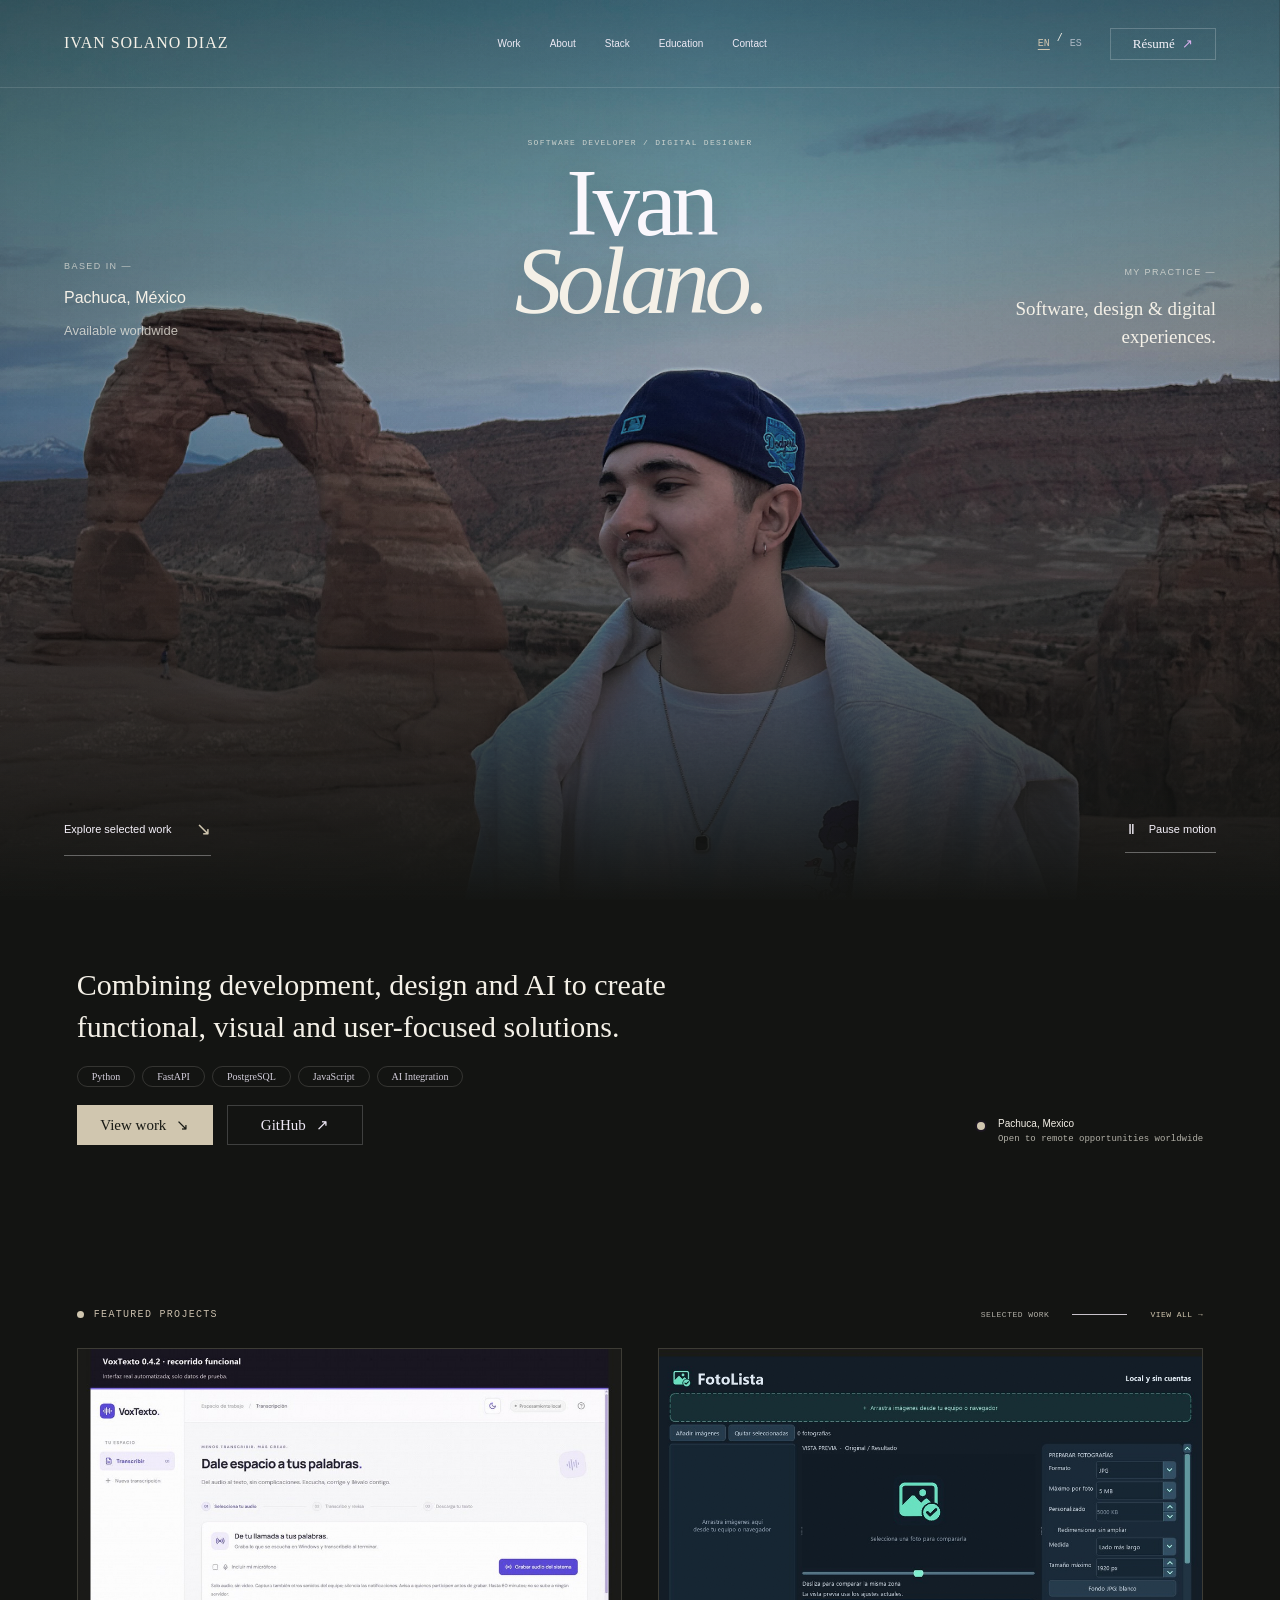
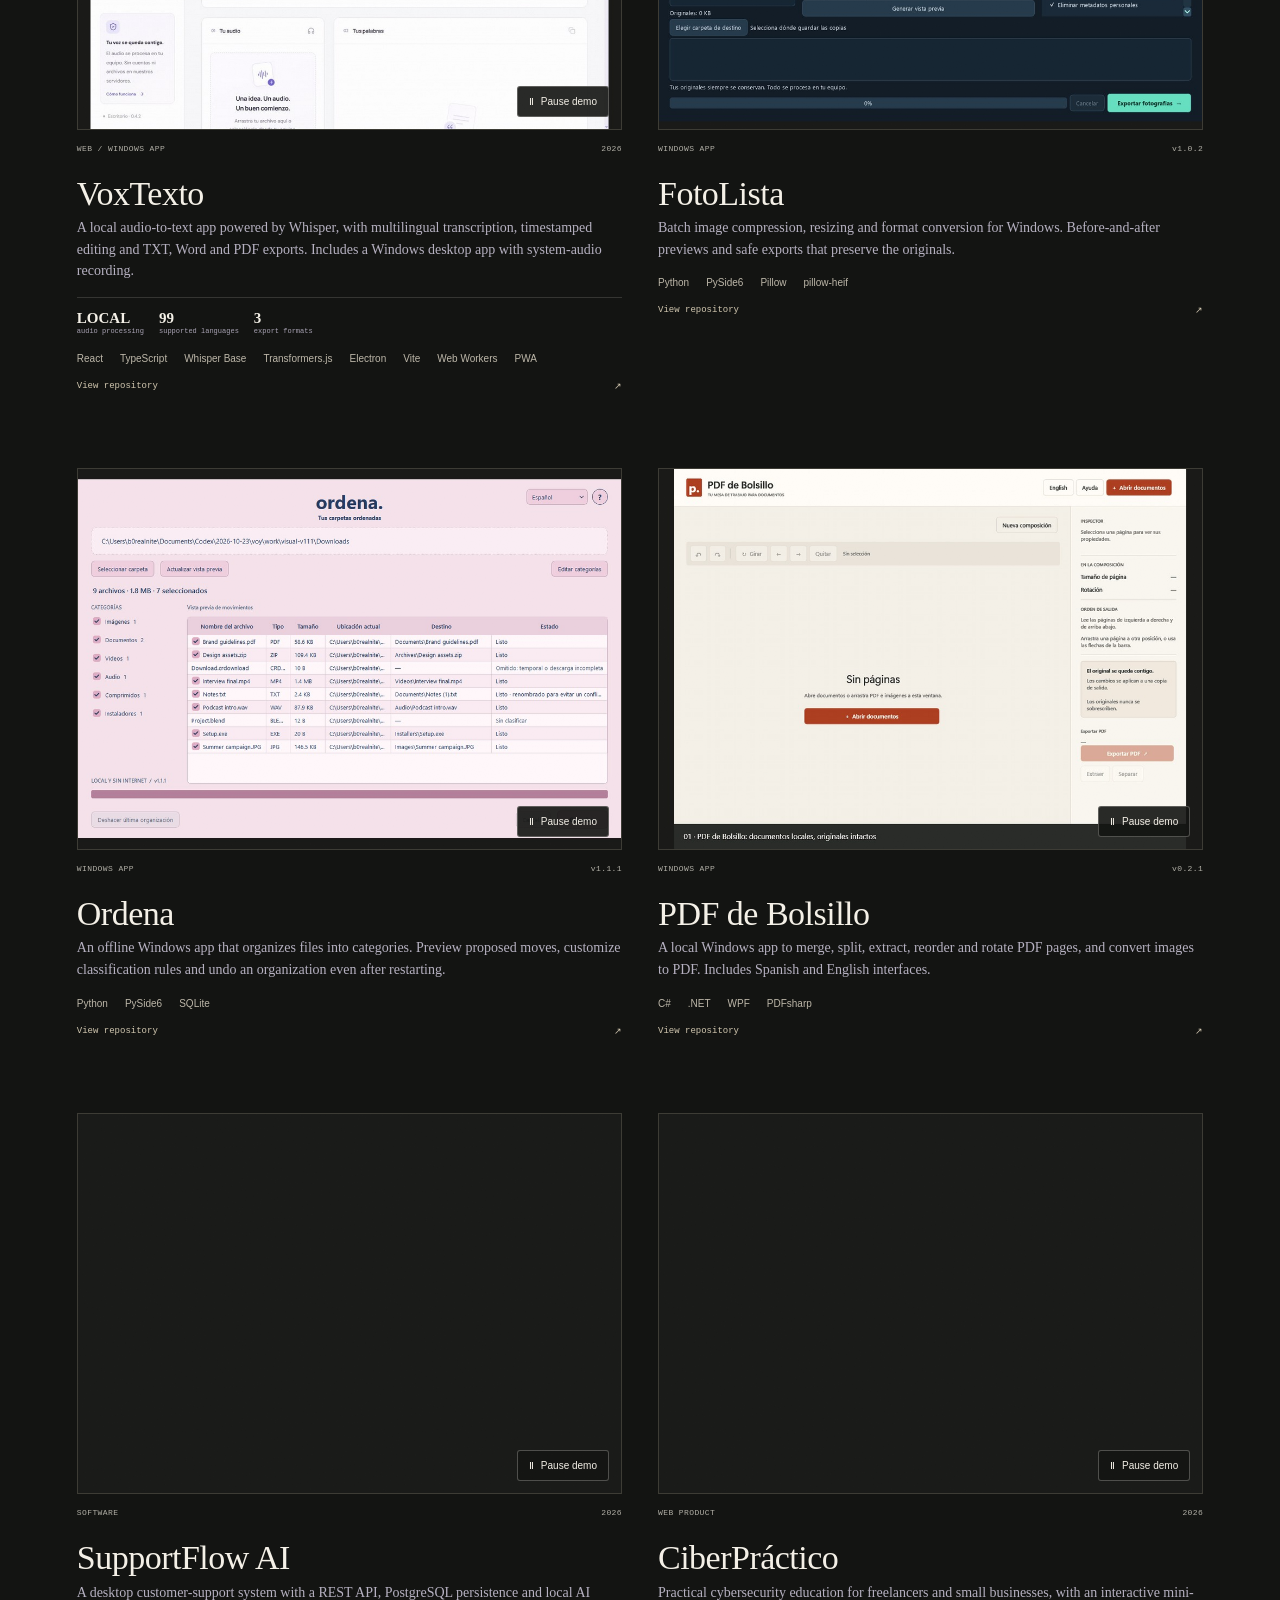
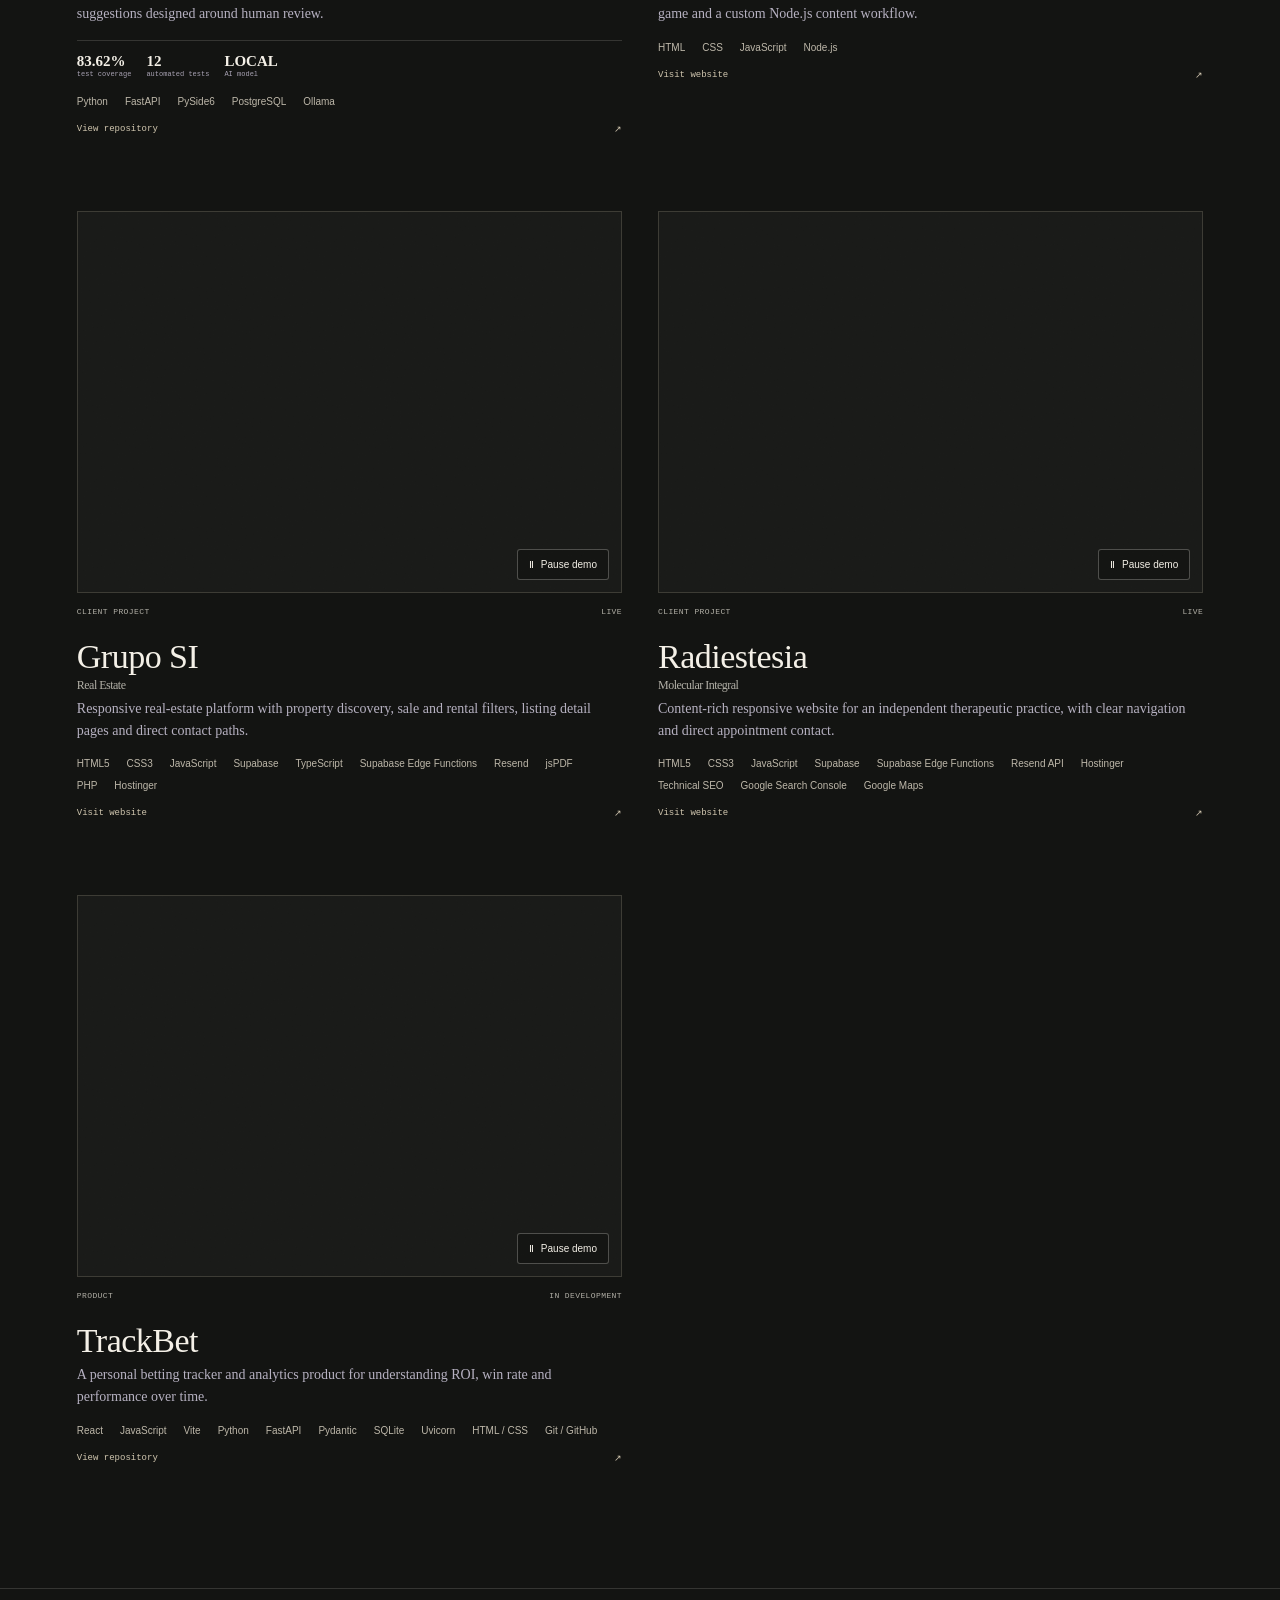
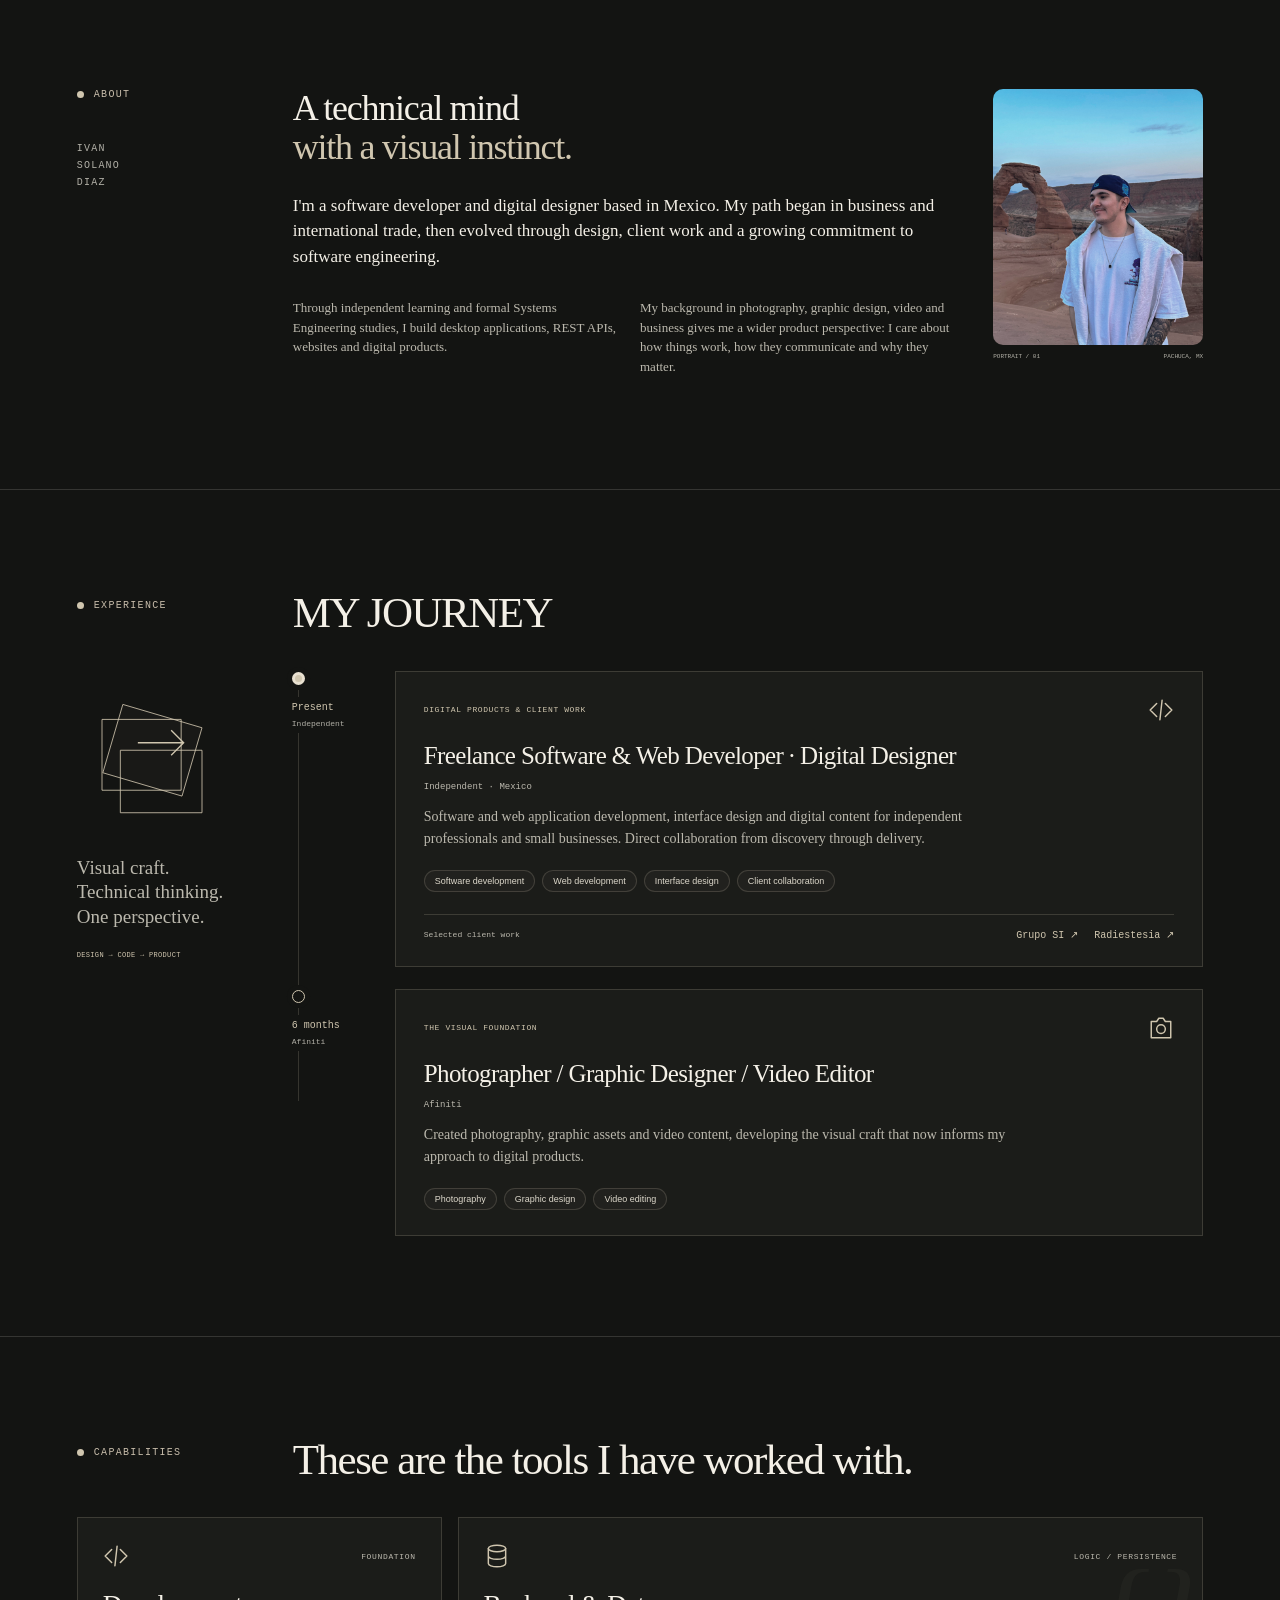
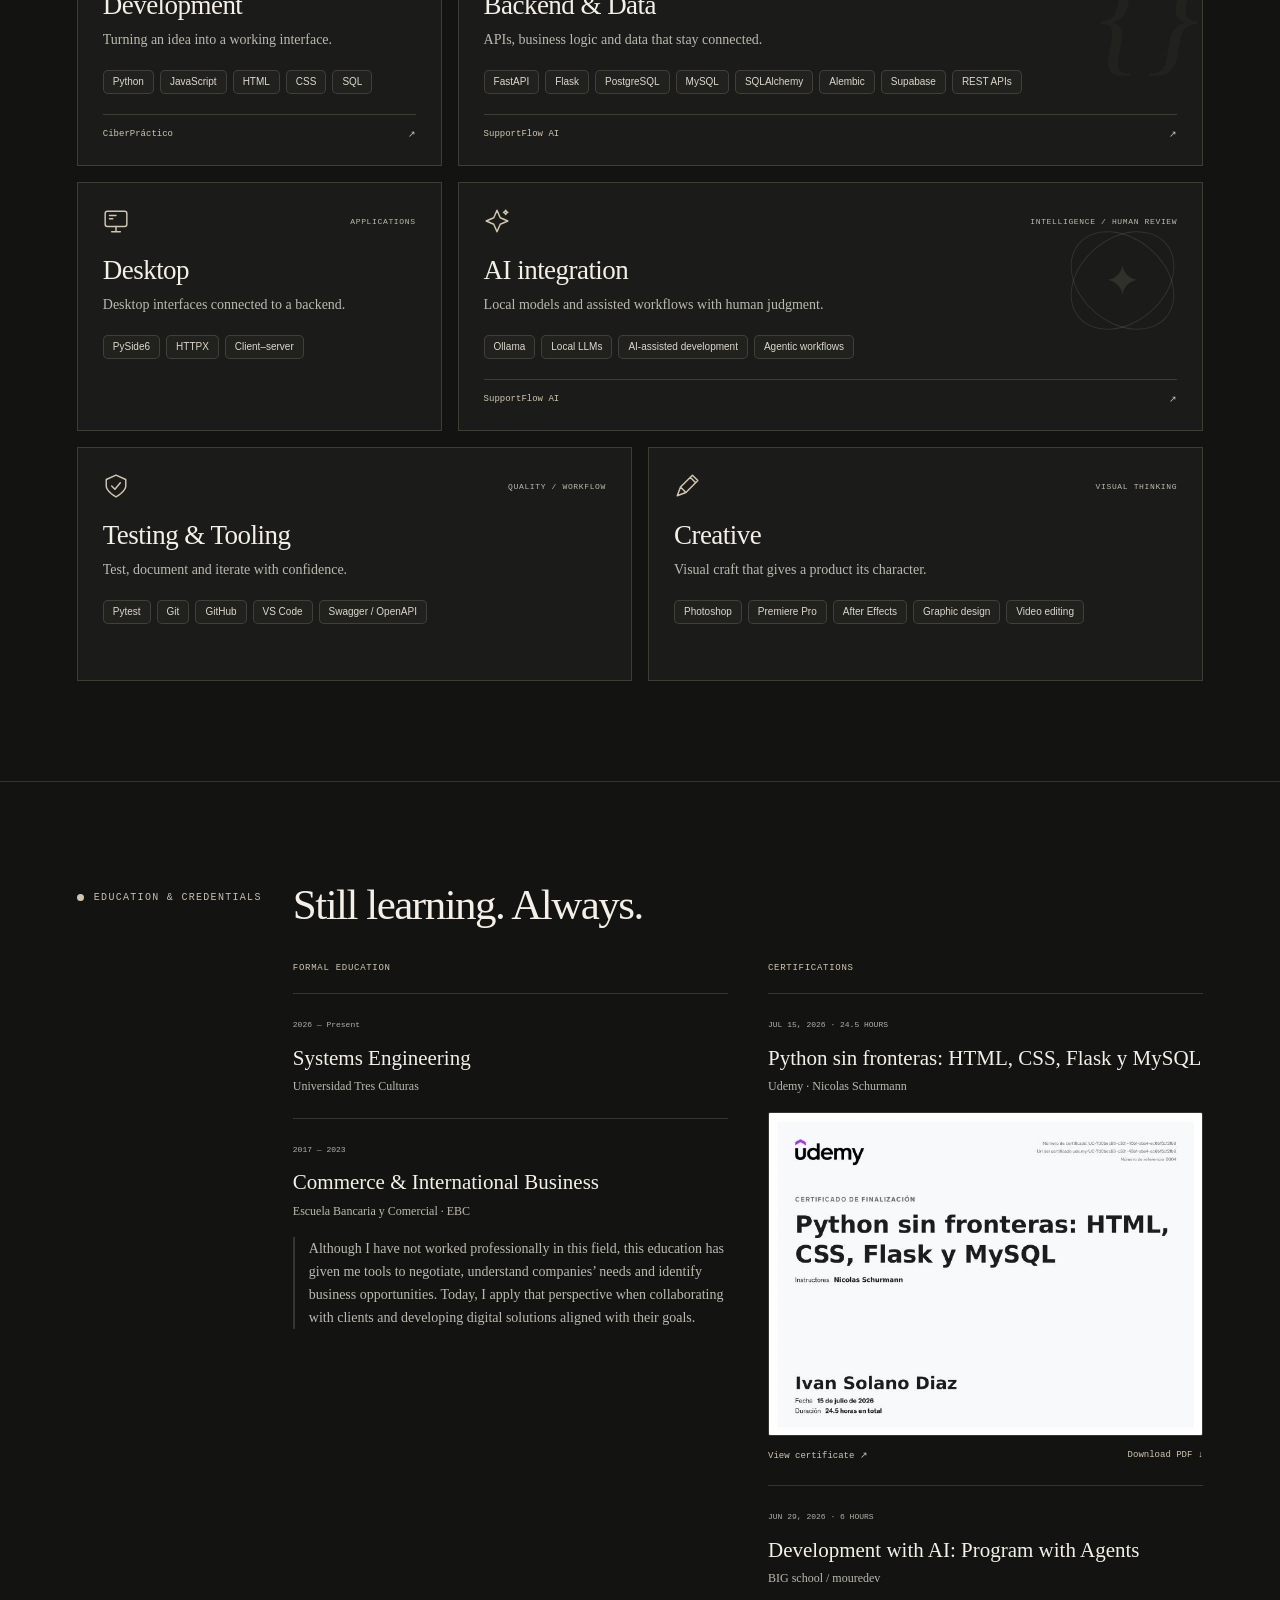
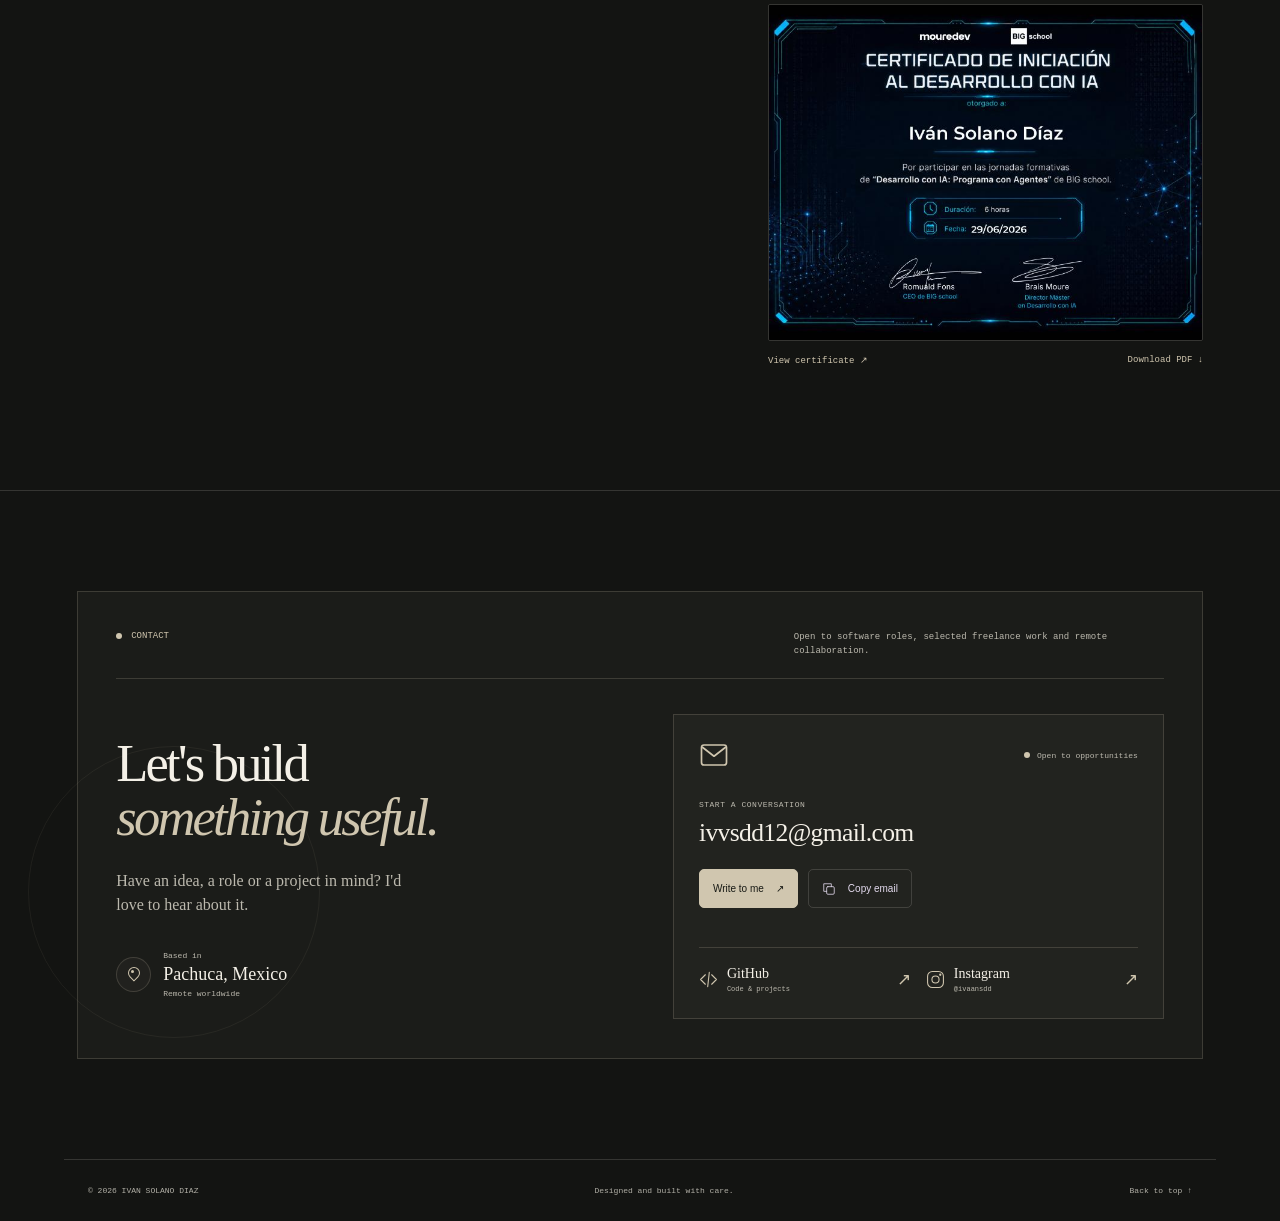
==== commit 5fe67d7a: "Fix résumé print layout, contrast and margins" ====
--- a/index.html
+++ b/index.html
@@ -11,6 +11,7 @@
   <link rel="stylesheet" href="styles.css?v=20261022-responsive-title">
   <link rel="stylesheet" href="cinematic.css">
   <link rel="stylesheet" href="bellanova.css">
+  <link rel="stylesheet" href="print.css" media="print">
   <script src="script.js" defer></script>
   <script src="cinematic.js" defer></script>
   <script src="project-demos.js" defer></script>
--- a/print.css
+++ b/print.css
@@ -0,0 +1,82 @@
+/* Loaded last: the résumé has its own layout, independent of screen themes. */
+@media print {
+  @page { size:auto; margin:15mm; }
+  html,body { width:auto!important; height:auto!important; min-height:0!important; margin:0!important; padding:0!important; overflow:visible!important; }
+  body.cinematic { --paper:#fff; --ink:#222; --muted:#555; --violet:#444; --line:#ccc; color-scheme:light; font:10pt/1.35 Arial,sans-serif!important; }
+  *,*::before,*::after { box-sizing:border-box!important; color:#222!important; background:transparent!important; text-shadow:none!important; box-shadow:none!important; animation:none!important; transition:none!important; transform:none!important; filter:none!important; }
+  html,body,body.cinematic { background:#fff!important; color-scheme:light!important; }
+  body.cinematic * { min-width:0!important; }
+  p,li,a,h1,h2,h3,h4,small,strong,span { overflow-wrap:anywhere; }
+  p { orphans:3; widows:3; }
+  h1,h2,h3,h4 { break-after:avoid; }
+  a { text-decoration:none; }
+  .cinematic .portfolio-sheet,.cinematic main { display:block!important; width:100%!important; max-width:none!important; margin:0!important; padding:0!important; }
+  .site-header,.page-noise,.cursor-glow,.ticker,.skip-link,.icon-library,
+  .cinematic .hero-photo,.hero-stamp,.cinema-scene,.cinema-discipline,.cinema-controls,
+  .hero-actions,.headline-scribble,.all-work-link,.about-label>span,.about-photo,
+  .career-note,.timeline-node,.timeline::before,.stack-card-top,.stack-watermark,.ai-orbit,
+  .cinematic .project-card-visual,.cinematic .project-demo,.demo-toggle,
+  .certificate-preview,.credential-actions,.contact-card-top,.email-actions,.copy-status,
+  .manual-copy,.contact-invitation,.contact-location,.site-footer,.ui-arrow { display:none!important; }
+  .cinematic .hero.hero--landscape { display:block!important; width:100%!important; min-height:0!important; height:auto!important; margin:0 0 12pt!important; padding:0 0 10pt!important; border-bottom:1px solid #bbb!important; container-type:normal; }
+  .cinematic .hero--landscape .hero-title-wrap { display:block!important; width:100%!important; max-width:none!important; justify-self:stretch!important; position:static!important; padding:0!important; margin:0!important; text-align:left!important; }
+  .cinematic .hero--landscape .eyebrow { display:block!important; margin:0 0 7pt!important; font:8pt/1.3 Arial,sans-serif!important; letter-spacing:.04em!important; }
+  .cinematic .eyebrow::before { display:none!important; }
+  .cinematic .hero--landscape .display-title,html[lang="es"] .cinematic .hero--landscape .display-title { margin:0 0 6pt!important; font:400 28pt/1.1 Georgia,serif!important; letter-spacing:-.03em!important; }
+  .cinematic .display-title .title-line { display:inline!important; }
+  .cinematic .display-title .title-line+.title-line::before { content:' '; }
+  .cinematic .hero--landscape .hero-intro { width:auto!important; max-width:none!important; margin:0!important; padding:0!important; }
+  .cinematic .hero--landscape .hero-intro>p { max-width:none!important; margin:6pt 0!important; font:10.5pt/1.35 Arial,sans-serif!important; }
+  .cinematic .hero--landscape .hero-status { display:block!important; max-width:none!important; margin:6pt 0 0!important; padding:0!important; }
+  .hero-status .status-dot { display:none!important; }
+  .hero-status p { margin:0!important; font:9pt/1.35 Arial,sans-serif!important; }
+  .cinematic .section,.cinematic .contact-section { display:block!important; width:100%!important; max-width:none!important; padding:10pt 0!important; margin:0!important; border:0!important; break-inside:auto!important; }
+  .cinematic .section-heading,.cinematic .section-heading.compact { display:block!important; width:100%!important; margin:0 0 8pt!important; padding:0!important; break-after:avoid; }
+  .cinematic .section-index { margin:0 0 4pt!important; font:700 8pt/1.3 Arial,sans-serif!important; letter-spacing:.08em!important; }
+  .cinematic h2,.cinematic .section-heading h2:not(.section-index),.cinematic .about-copy h2 { max-width:none!important; margin:0 0 7pt!important; font:400 17pt/1.15 Georgia,serif!important; letter-spacing:-.02em!important; }
+  .cinematic .project-grid { display:block!important; }
+  .cinematic .project-card { display:block!important; width:100%!important; margin:0 0 10pt!important; padding:0 0 8pt!important; border:0!important; border-bottom:1px solid #ddd!important; break-inside:avoid!important; }
+  .cinematic .project-meta { display:flex!important; justify-content:space-between; gap:12pt; margin:0 0 3pt!important; font:8pt/1.2 Arial,sans-serif!important; }
+  .cinematic .project-card h3 { margin:0 0 4pt!important; font:700 12pt/1.2 Arial,sans-serif!important; }
+  .cinematic .project-card h3 small { display:inline!important; font:400 10pt Arial,sans-serif!important; }
+  .cinematic .project-card>p,.cinematic .project-copy>p { max-width:none!important; margin:0 0 5pt!important; font:10pt/1.35 Arial,sans-serif!important; }
+  .cinematic .tag-list,.cinematic .tool-tags,.cinematic .experience-tags { display:flex!important; flex-wrap:wrap!important; gap:3pt 8pt!important; max-width:100%!important; margin:5pt 0!important; padding:0!important; list-style:none!important; }
+  .cinematic .tag-list li,.cinematic .tool-tags li,.cinematic .experience-tags li { margin:0!important; padding:0!important; border:0!important; font:8.5pt/1.35 Arial,sans-serif!important; }
+  .cinematic .project-facts { display:flex!important; flex-wrap:wrap; gap:14pt; margin:5pt 0!important; padding:4pt 0!important; border:0!important; }
+  .cinematic .project-facts span { display:inline!important; }
+  .cinematic .project-facts strong,.cinematic .project-facts small { display:inline!important; font:8.5pt/1.3 Arial,sans-serif!important; }
+  .project-facts small::before { content:' '; }
+  .cinematic .project-card .text-link { display:block!important; margin:4pt 0 0!important; font:8pt/1.3 Arial,sans-serif!important; }
+  .project-card .text-link::after { content:' - ' attr(href); overflow-wrap:anywhere; }
+  .about-copy,.about-columns,.experience-layout,.timeline,.credentials-layout { display:block!important; width:100%!important; max-width:none!important; margin:0!important; padding:0!important; }
+  .cinematic .about-copy p { margin:0 0 6pt!important; font:10pt/1.35 Arial,sans-serif!important; }
+  .cinematic .experience-section .timeline-item { display:block!important; padding:0!important; margin:0 0 12pt!important; border:0!important; break-inside:avoid!important; }
+  .cinematic .timeline-date { display:block!important; position:static!important; margin:0 0 4pt!important; padding:0!important; font:8.5pt/1.3 Arial,sans-serif!important; }
+  .timeline-date>span:not(.timeline-node),.timeline-date small { display:inline!important; margin:0 8pt 0 0!important; padding:0!important; font:8.5pt/1.3 Arial,sans-serif!important; }
+  .cinematic .experience-card { margin:0!important; padding:0!important; border:0!important; }
+  .experience-card-top { display:none!important; }
+  .cinematic .experience-section .timeline-item h3 { margin:0 0 4pt!important; font:700 11pt/1.25 Arial,sans-serif!important; }
+  .cinematic .experience-card p,.cinematic .experience-card .timeline-company { margin:0 0 5pt!important; font:10pt/1.35 Arial,sans-serif!important; }
+  .experience-projects { display:block!important; margin:5pt 0!important; padding:0!important; border:0!important; font:8.5pt Arial,sans-serif!important; }
+  .experience-projects>span { margin-right:8pt!important; }
+  .experience-projects a { margin-right:8pt; }
+  .cinematic .stack-section .stack-grid { display:grid!important; grid-template-columns:repeat(2,minmax(0,1fr))!important; gap:8pt!important; margin:0!important; }
+  .cinematic .stack-section .stack-group { display:block!important; grid-column:auto!important; width:auto!important; height:auto!important; min-height:0!important; padding:7pt!important; border:1px solid #ddd!important; break-inside:avoid!important; }
+  .cinematic .stack-section .stack-group h3 { margin:0 0 4pt!important; font:700 11pt/1.2 Arial,sans-serif!important; }
+  .cinematic .stack-section .stack-group p { margin:0!important; font:9pt/1.3 Arial,sans-serif!important; }
+  .capability-link { display:none!important; }
+  .credentials-column>h3 { margin:8pt 0 5pt!important; font:700 9pt Arial,sans-serif!important; }
+  .cinematic .credential { margin:0 0 8pt!important; padding:0 0 7pt!important; break-inside:avoid!important; }
+  .credential>span { font:8.5pt Arial,sans-serif!important; }
+  .cinematic .credential h4 { margin:3pt 0!important; font:700 11pt/1.3 Arial,sans-serif!important; }
+  .cinematic .credential p,.cinematic .credential .education-note { margin:4pt 0!important; padding:0!important; border:0!important; font:9pt/1.35 Arial,sans-serif!important; }
+  .cinematic .contact-panel,.cinematic .contact-top,.cinematic .contact-layout,.cinematic .contact-intro,.cinematic .contact-card,.cinematic .contact-socials { display:block!important; width:100%!important; max-width:none!important; margin:0!important; padding:0!important; border:0!important; break-inside:avoid; }
+  .contact-panel::after { display:none!important; }
+  .contact-top>span,.contact-title,.contact-card-label { display:none!important; }
+  .contact-top>p { margin:0 0 5pt!important; font:700 9pt Arial,sans-serif!important; }
+  .contact-email { margin:0 0 5pt!important; font:11pt Arial,sans-serif!important; }
+  .contact-socials a { display:inline-block!important; margin:0 15pt 0 0!important; font:9pt Arial,sans-serif!important; }
+  .contact-socials .line-icon,.contact-socials b { display:none!important; }
+  .contact-socials small { display:inline!important; margin-left:5pt!important; font:9pt Arial,sans-serif!important; }
+  .js-reveal .reveal { opacity:1!important; translate:none!important; }
+}
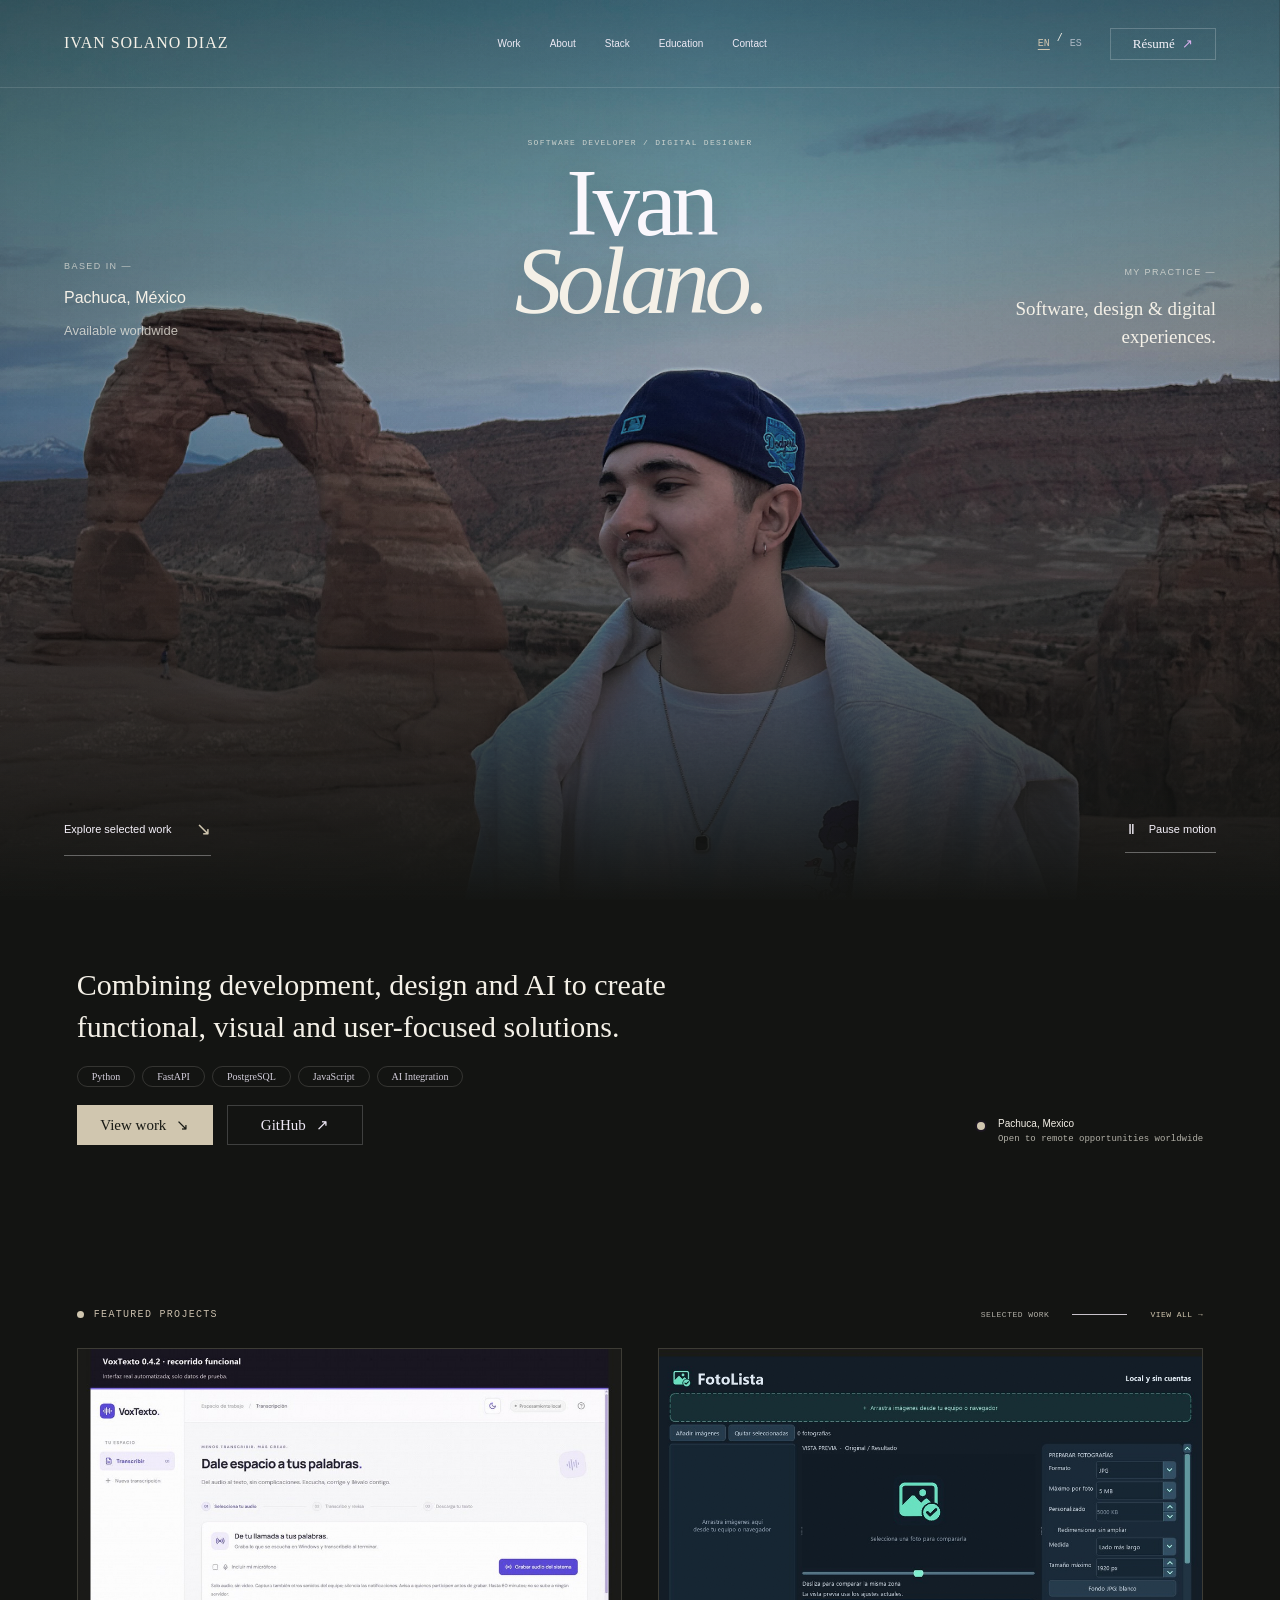
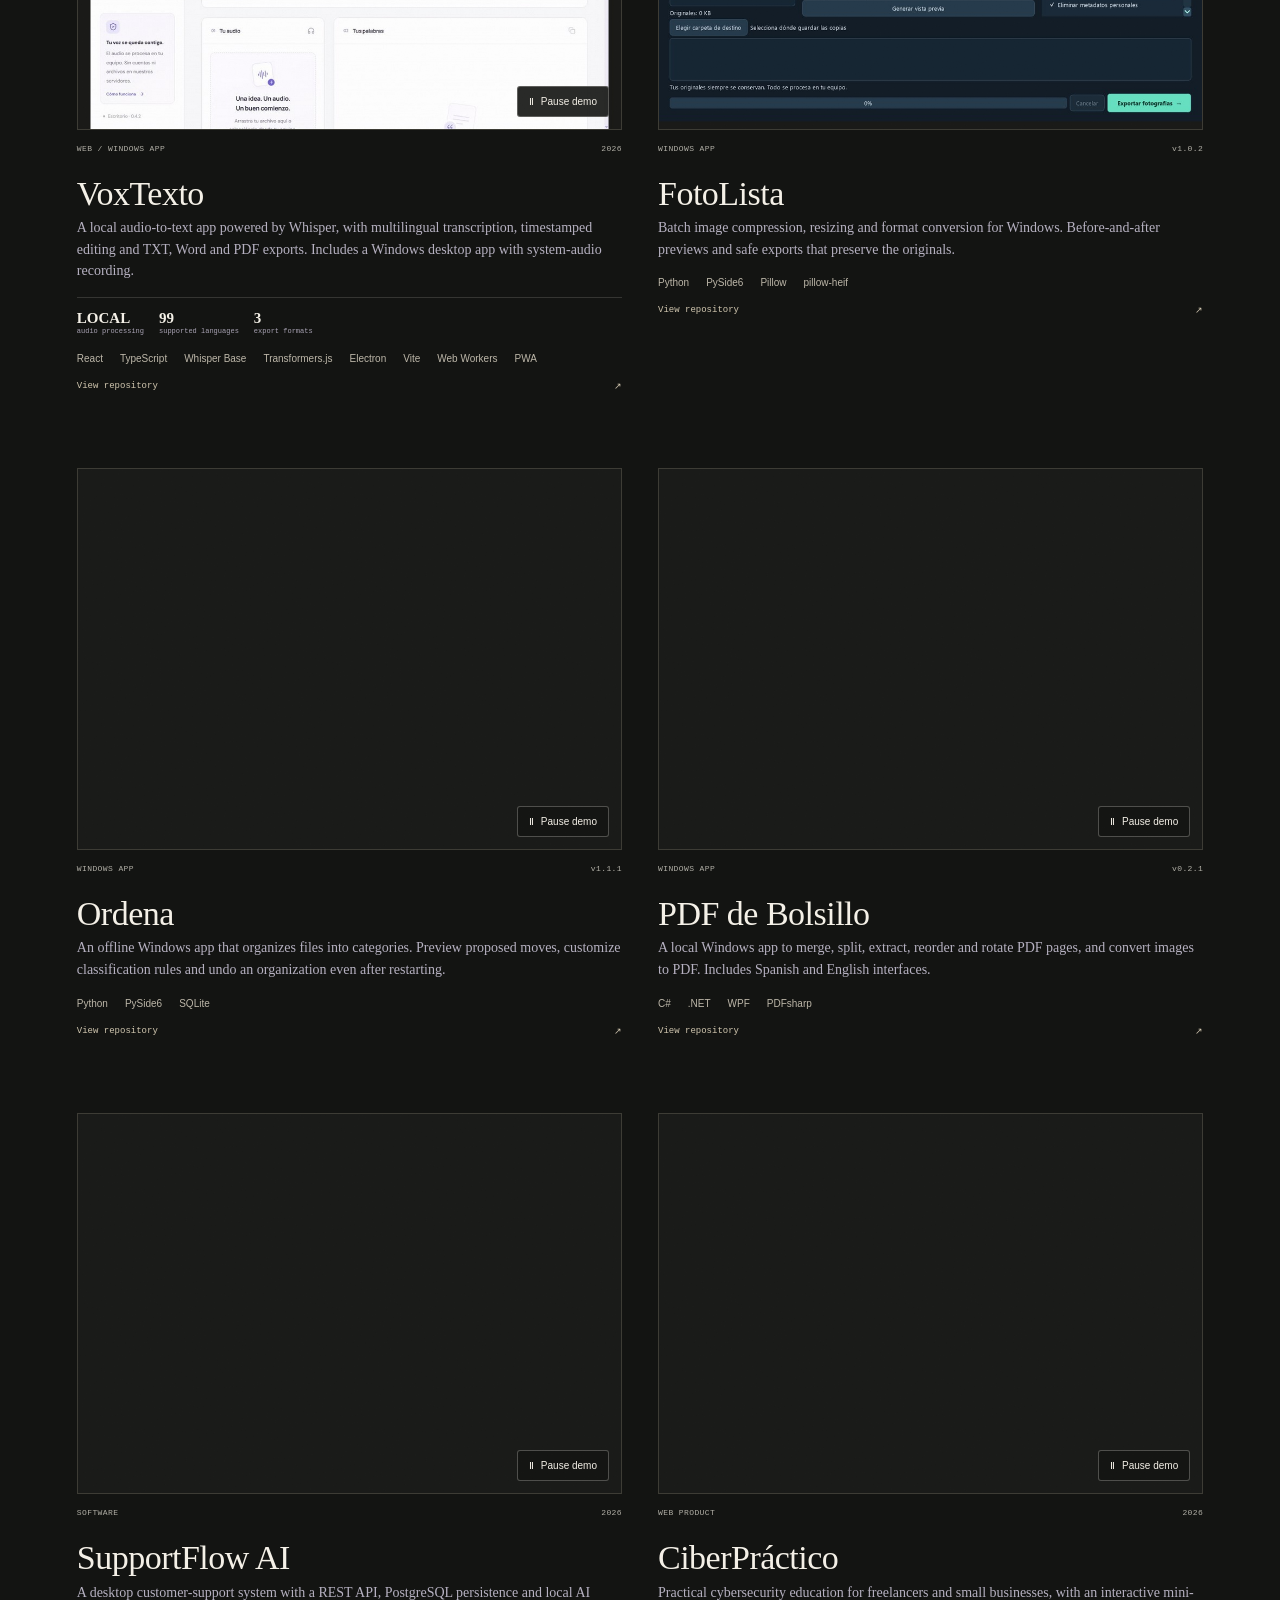
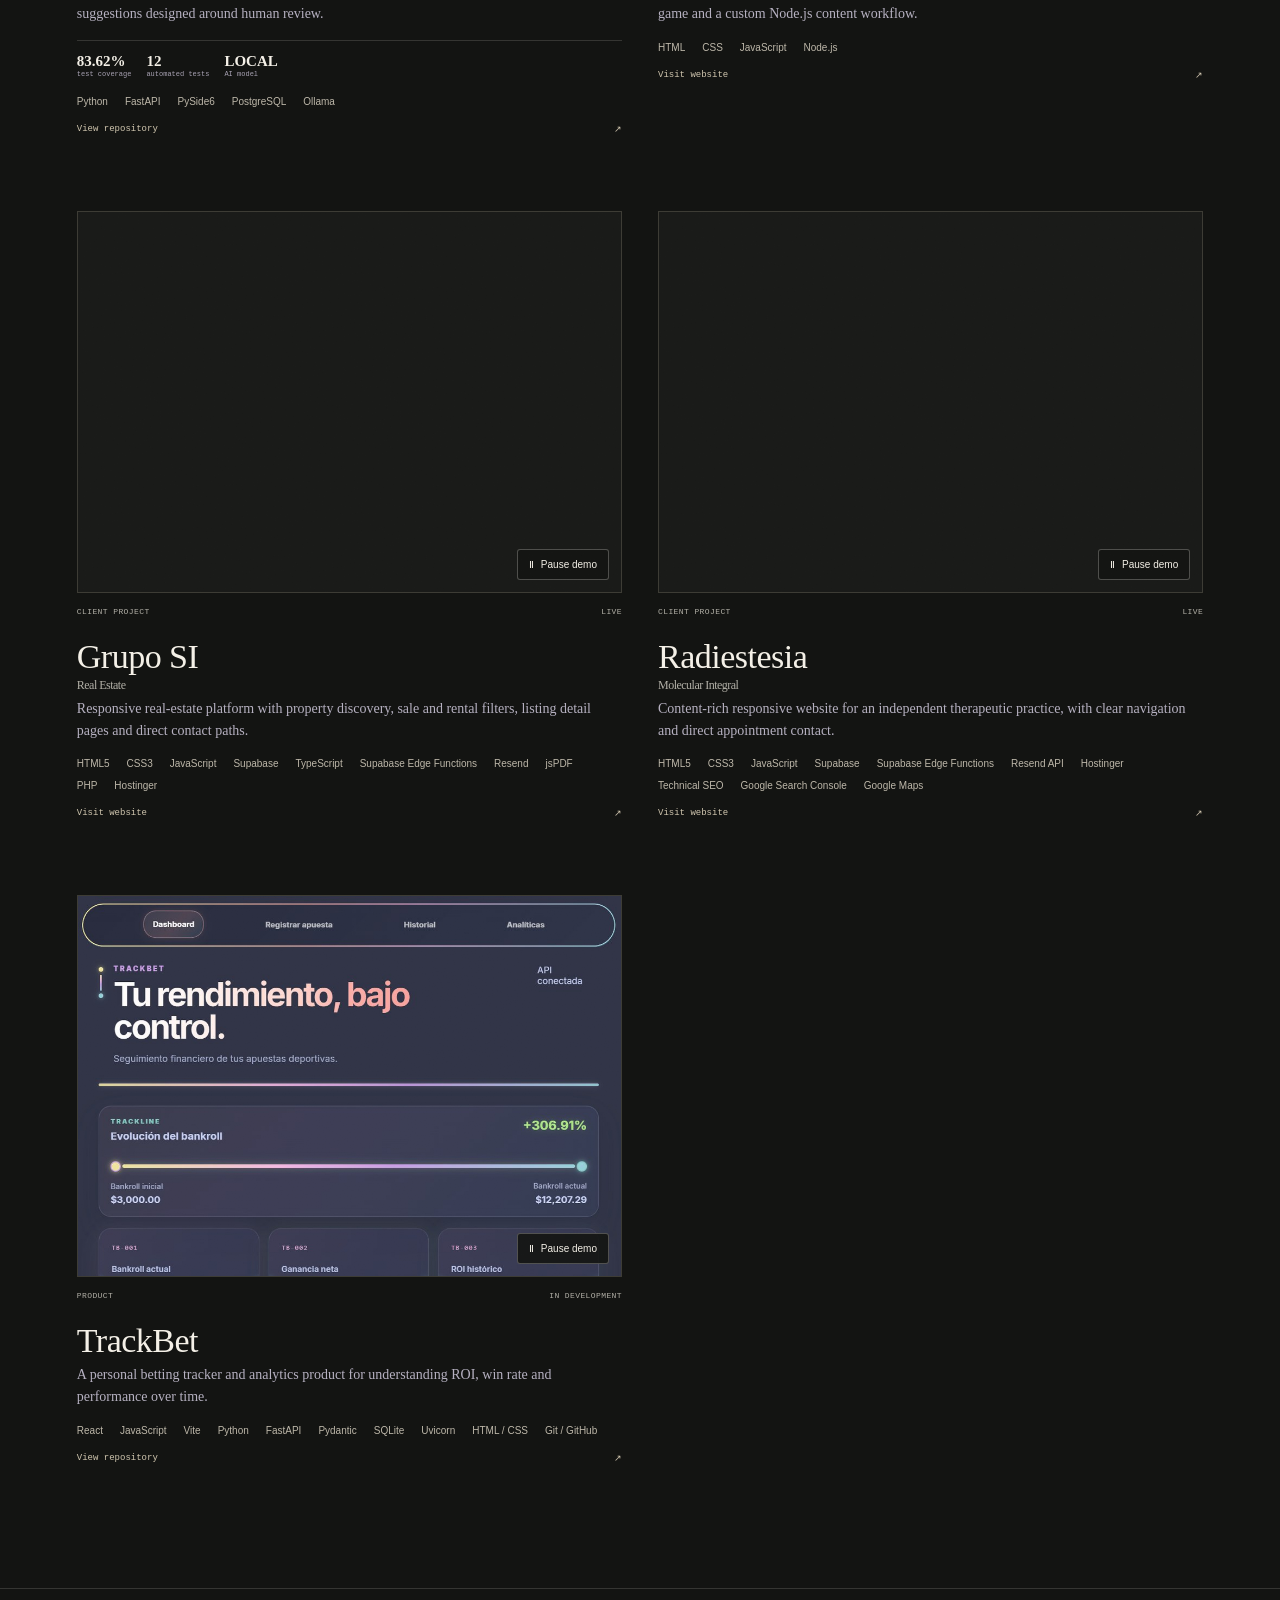
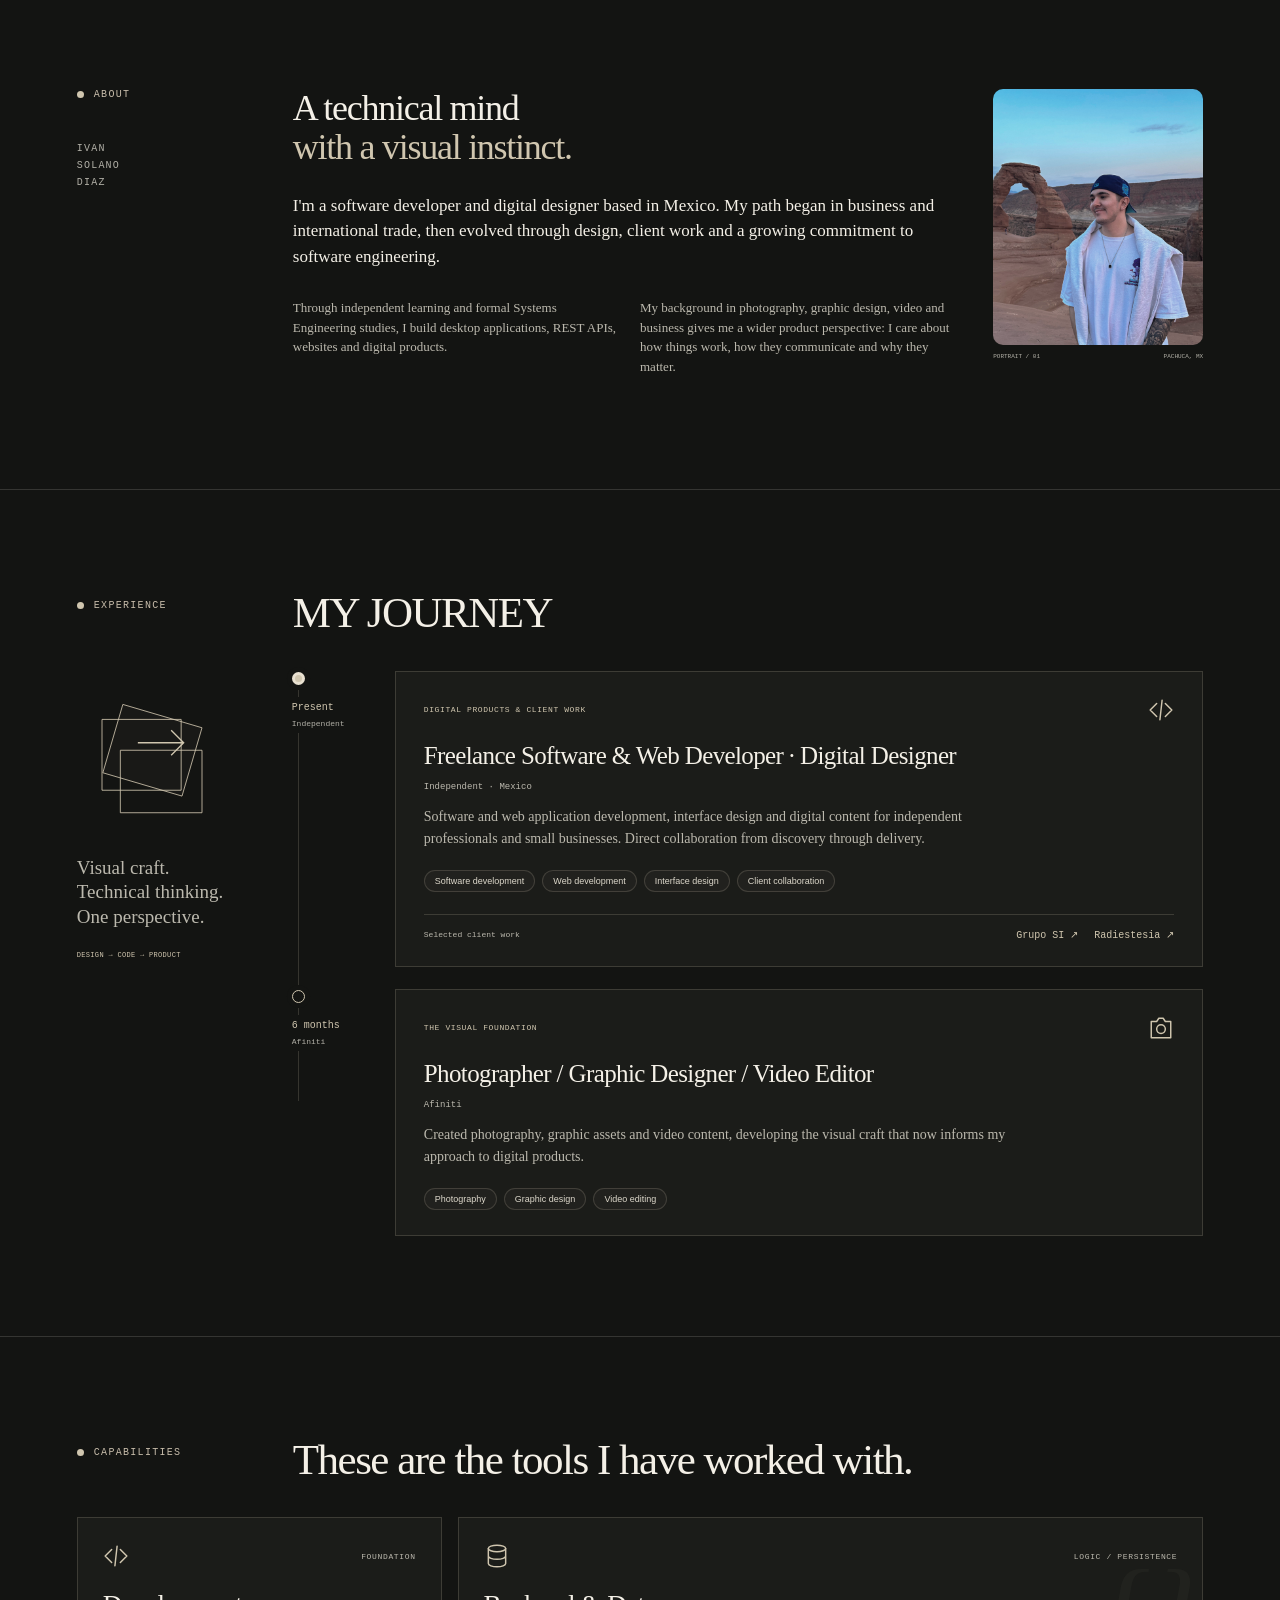
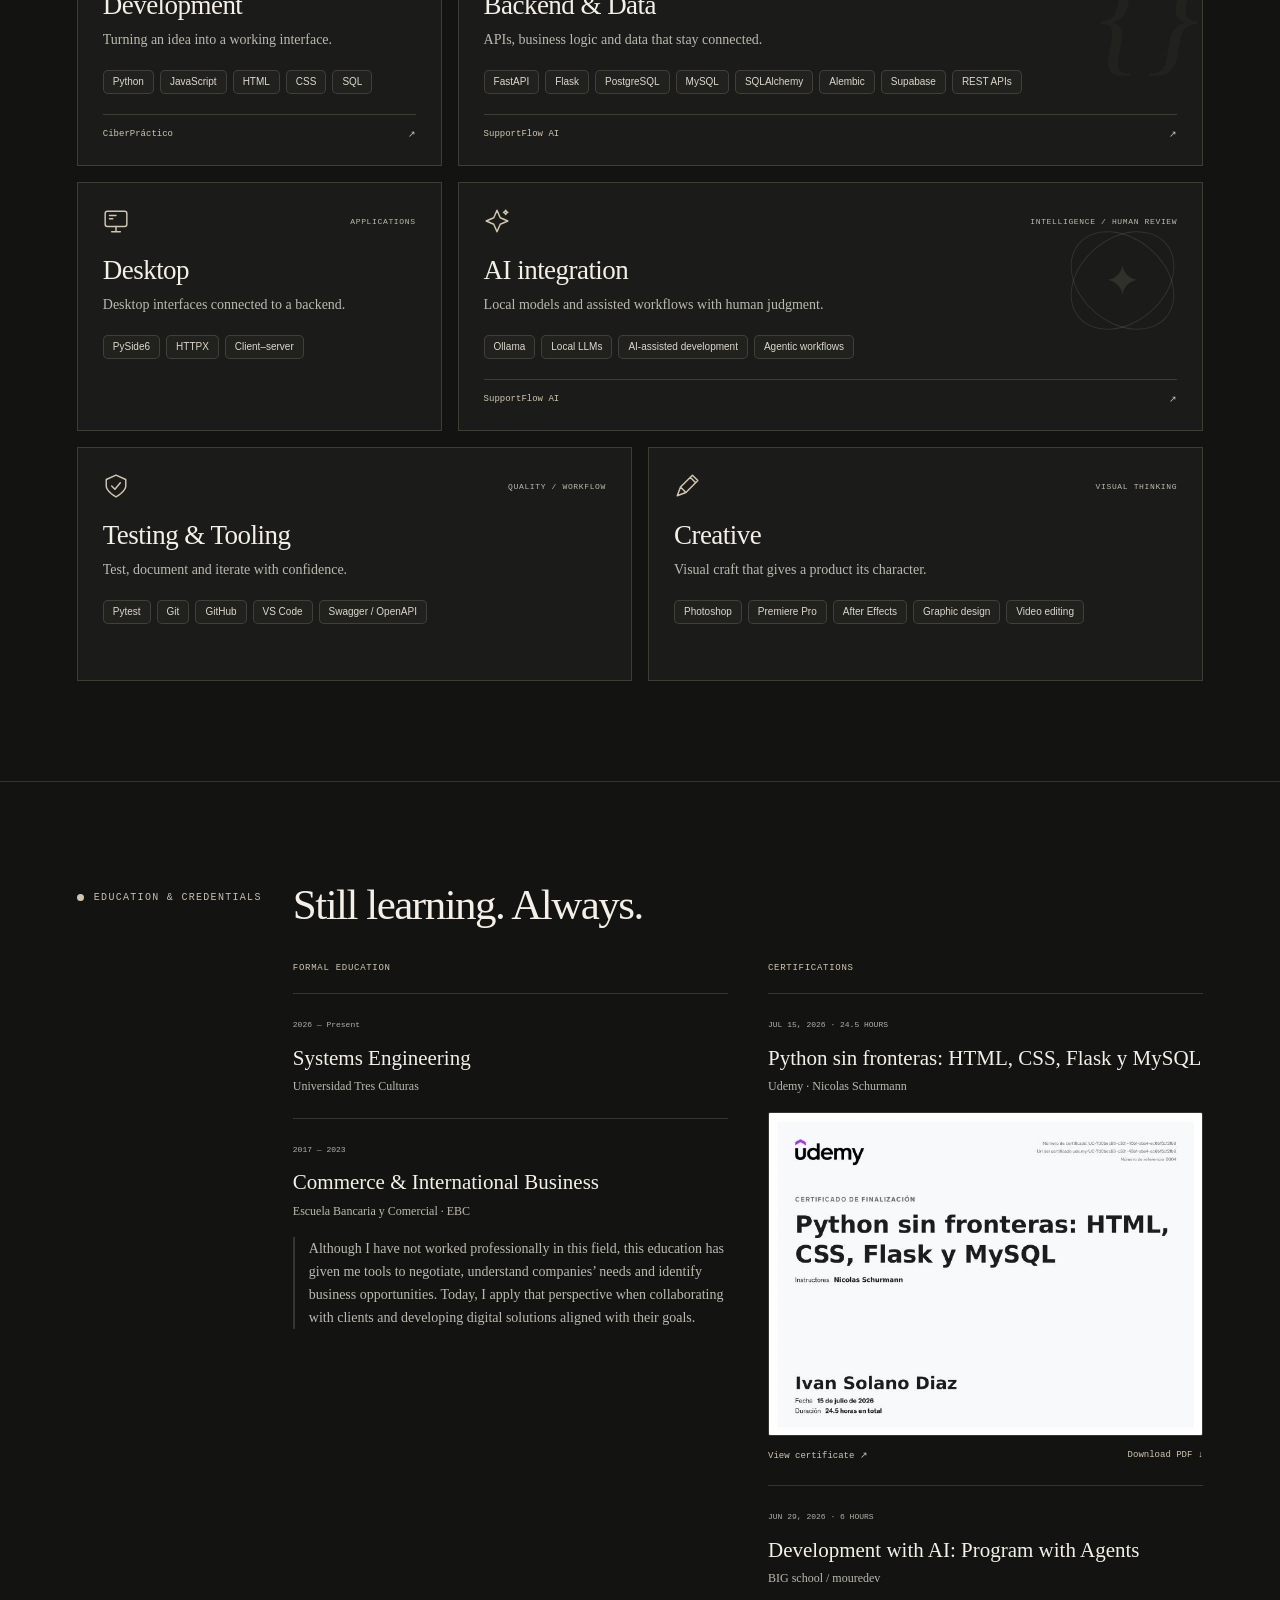
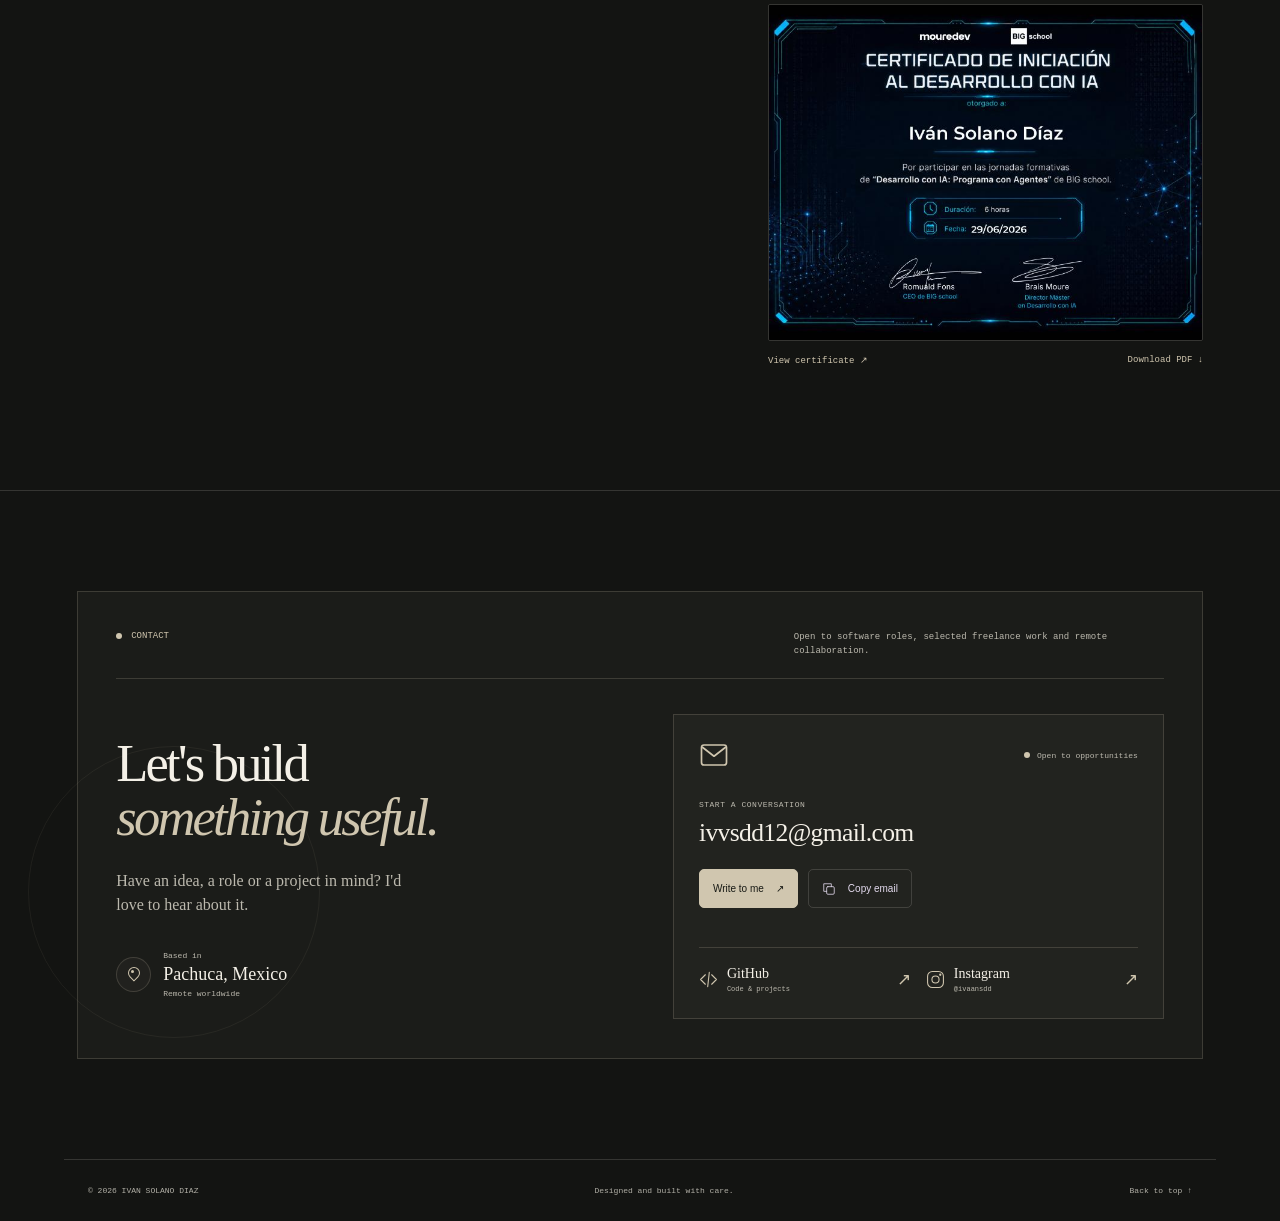
==== commit dfc084b1: "Load isolated résumé styles with a fresh versioned URL" ====
--- a/index.html
+++ b/index.html
@@ -11,7 +11,7 @@
   <link rel="stylesheet" href="styles.css?v=20261022-responsive-title">
   <link rel="stylesheet" href="cinematic.css">
   <link rel="stylesheet" href="bellanova.css">
-  <link rel="stylesheet" href="print.css" media="print">
+  <link rel="stylesheet" href="resume.css?v=20261029">
   <script src="script.js" defer></script>
   <script src="cinematic.js" defer></script>
   <script src="project-demos.js" defer></script>
--- a/resume.css
+++ b/resume.css
@@ -0,0 +1,82 @@
+/* Loaded last: the résumé has its own layout, independent of screen themes. */
+@media print {
+  @page { size:auto; margin:15mm; }
+  html,body { width:auto!important; height:auto!important; min-height:0!important; margin:0!important; padding:0!important; overflow:visible!important; }
+  body.cinematic { --paper:#fff; --ink:#222; --muted:#555; --violet:#444; --line:#ccc; color-scheme:light; font:10pt/1.35 Arial,sans-serif!important; }
+  *,*::before,*::after { box-sizing:border-box!important; color:#222!important; background:transparent!important; text-shadow:none!important; box-shadow:none!important; animation:none!important; transition:none!important; transform:none!important; filter:none!important; }
+  html,body,body.cinematic { background:#fff!important; color-scheme:light!important; }
+  body.cinematic * { min-width:0!important; }
+  p,li,a,h1,h2,h3,h4,small,strong,span { overflow-wrap:anywhere; }
+  p { orphans:3; widows:3; }
+  h1,h2,h3,h4 { break-after:avoid; }
+  a { text-decoration:none; }
+  .cinematic .portfolio-sheet,.cinematic main { display:block!important; width:100%!important; max-width:none!important; margin:0!important; padding:0!important; }
+  .site-header,.page-noise,.cursor-glow,.ticker,.skip-link,.icon-library,
+  .cinematic .hero-photo,.hero-stamp,.cinema-scene,.cinema-discipline,.cinema-controls,
+  .hero-actions,.headline-scribble,.all-work-link,.about-label>span,.about-photo,
+  .career-note,.timeline-node,.timeline::before,.stack-card-top,.stack-watermark,.ai-orbit,
+  .cinematic .project-card-visual,.cinematic .project-demo,.demo-toggle,
+  .certificate-preview,.credential-actions,.contact-card-top,.email-actions,.copy-status,
+  .manual-copy,.contact-invitation,.contact-location,.site-footer,.ui-arrow { display:none!important; }
+  .cinematic .hero.hero--landscape { display:block!important; width:100%!important; min-height:0!important; height:auto!important; margin:0 0 12pt!important; padding:0 0 10pt!important; border-bottom:1px solid #bbb!important; container-type:normal; }
+  .cinematic .hero--landscape .hero-title-wrap { display:block!important; width:100%!important; max-width:none!important; justify-self:stretch!important; position:static!important; padding:0!important; margin:0!important; text-align:left!important; }
+  .cinematic .hero--landscape .eyebrow { display:block!important; margin:0 0 7pt!important; font:8pt/1.3 Arial,sans-serif!important; letter-spacing:.04em!important; }
+  .cinematic .eyebrow::before { display:none!important; }
+  .cinematic .hero--landscape .display-title,html[lang="es"] .cinematic .hero--landscape .display-title { margin:0 0 6pt!important; font:400 28pt/1.1 Georgia,serif!important; letter-spacing:-.03em!important; }
+  .cinematic .display-title .title-line { display:inline!important; }
+  .cinematic .display-title .title-line+.title-line::before { content:' '; }
+  .cinematic .hero--landscape .hero-intro { width:auto!important; max-width:none!important; margin:0!important; padding:0!important; }
+  .cinematic .hero--landscape .hero-intro>p { max-width:none!important; margin:6pt 0!important; font:10.5pt/1.35 Arial,sans-serif!important; }
+  .cinematic .hero--landscape .hero-status { display:block!important; max-width:none!important; margin:6pt 0 0!important; padding:0!important; }
+  .hero-status .status-dot { display:none!important; }
+  .hero-status p { margin:0!important; font:9pt/1.35 Arial,sans-serif!important; }
+  .cinematic .section,.cinematic .contact-section { display:block!important; width:100%!important; max-width:none!important; padding:10pt 0!important; margin:0!important; border:0!important; break-inside:auto!important; }
+  .cinematic .section-heading,.cinematic .section-heading.compact { display:block!important; width:100%!important; margin:0 0 8pt!important; padding:0!important; break-after:avoid; }
+  .cinematic .section-index { margin:0 0 4pt!important; font:700 8pt/1.3 Arial,sans-serif!important; letter-spacing:.08em!important; }
+  .cinematic h2,.cinematic .section-heading h2:not(.section-index),.cinematic .about-copy h2 { max-width:none!important; margin:0 0 7pt!important; font:400 17pt/1.15 Georgia,serif!important; letter-spacing:-.02em!important; }
+  .cinematic .project-grid { display:block!important; }
+  .cinematic .project-card { display:block!important; width:100%!important; margin:0 0 10pt!important; padding:0 0 8pt!important; border:0!important; border-bottom:1px solid #ddd!important; break-inside:avoid!important; }
+  .cinematic .project-meta { display:flex!important; justify-content:space-between; gap:12pt; margin:0 0 3pt!important; font:8pt/1.2 Arial,sans-serif!important; }
+  .cinematic .project-card h3 { margin:0 0 4pt!important; font:700 12pt/1.2 Arial,sans-serif!important; }
+  .cinematic .project-card h3 small { display:inline!important; font:400 10pt Arial,sans-serif!important; }
+  .cinematic .project-card>p,.cinematic .project-copy>p { max-width:none!important; margin:0 0 5pt!important; font:10pt/1.35 Arial,sans-serif!important; }
+  .cinematic .tag-list,.cinematic .tool-tags,.cinematic .experience-tags { display:flex!important; flex-wrap:wrap!important; gap:3pt 8pt!important; max-width:100%!important; margin:5pt 0!important; padding:0!important; list-style:none!important; }
+  .cinematic .tag-list li,.cinematic .tool-tags li,.cinematic .experience-tags li { margin:0!important; padding:0!important; border:0!important; font:8.5pt/1.35 Arial,sans-serif!important; }
+  .cinematic .project-facts { display:flex!important; flex-wrap:wrap; gap:14pt; margin:5pt 0!important; padding:4pt 0!important; border:0!important; }
+  .cinematic .project-facts span { display:inline!important; }
+  .cinematic .project-facts strong,.cinematic .project-facts small { display:inline!important; font:8.5pt/1.3 Arial,sans-serif!important; }
+  .project-facts small::before { content:' '; }
+  .cinematic .project-card .text-link { display:block!important; margin:4pt 0 0!important; font:8pt/1.3 Arial,sans-serif!important; }
+  .project-card .text-link::after { content:' - ' attr(href); overflow-wrap:anywhere; }
+  .about-copy,.about-columns,.experience-layout,.timeline,.credentials-layout { display:block!important; width:100%!important; max-width:none!important; margin:0!important; padding:0!important; }
+  .cinematic .about-copy p { margin:0 0 6pt!important; font:10pt/1.35 Arial,sans-serif!important; }
+  .cinematic .experience-section .timeline-item { display:block!important; padding:0!important; margin:0 0 12pt!important; border:0!important; break-inside:avoid!important; }
+  .cinematic .timeline-date { display:block!important; position:static!important; margin:0 0 4pt!important; padding:0!important; font:8.5pt/1.3 Arial,sans-serif!important; }
+  .timeline-date>span:not(.timeline-node),.timeline-date small { display:inline!important; margin:0 8pt 0 0!important; padding:0!important; font:8.5pt/1.3 Arial,sans-serif!important; }
+  .cinematic .experience-card { margin:0!important; padding:0!important; border:0!important; }
+  .experience-card-top { display:none!important; }
+  .cinematic .experience-section .timeline-item h3 { margin:0 0 4pt!important; font:700 11pt/1.25 Arial,sans-serif!important; }
+  .cinematic .experience-card p,.cinematic .experience-card .timeline-company { margin:0 0 5pt!important; font:10pt/1.35 Arial,sans-serif!important; }
+  .experience-projects { display:block!important; margin:5pt 0!important; padding:0!important; border:0!important; font:8.5pt Arial,sans-serif!important; }
+  .experience-projects>span { margin-right:8pt!important; }
+  .experience-projects a { margin-right:8pt; }
+  .cinematic .stack-section .stack-grid { display:grid!important; grid-template-columns:repeat(2,minmax(0,1fr))!important; gap:8pt!important; margin:0!important; }
+  .cinematic .stack-section .stack-group { display:block!important; grid-column:auto!important; width:auto!important; height:auto!important; min-height:0!important; padding:7pt!important; border:1px solid #ddd!important; break-inside:avoid!important; }
+  .cinematic .stack-section .stack-group h3 { margin:0 0 4pt!important; font:700 11pt/1.2 Arial,sans-serif!important; }
+  .cinematic .stack-section .stack-group p { margin:0!important; font:9pt/1.3 Arial,sans-serif!important; }
+  .capability-link { display:none!important; }
+  .credentials-column>h3 { margin:8pt 0 5pt!important; font:700 9pt Arial,sans-serif!important; }
+  .cinematic .credential { margin:0 0 8pt!important; padding:0 0 7pt!important; break-inside:avoid!important; }
+  .credential>span { font:8.5pt Arial,sans-serif!important; }
+  .cinematic .credential h4 { margin:3pt 0!important; font:700 11pt/1.3 Arial,sans-serif!important; }
+  .cinematic .credential p,.cinematic .credential .education-note { margin:4pt 0!important; padding:0!important; border:0!important; font:9pt/1.35 Arial,sans-serif!important; }
+  .cinematic .contact-panel,.cinematic .contact-top,.cinematic .contact-layout,.cinematic .contact-intro,.cinematic .contact-card,.cinematic .contact-socials { display:block!important; width:100%!important; max-width:none!important; margin:0!important; padding:0!important; border:0!important; break-inside:avoid; }
+  .contact-panel::after { display:none!important; }
+  .contact-top>span,.contact-title,.contact-card-label { display:none!important; }
+  .contact-top>p { margin:0 0 5pt!important; font:700 9pt Arial,sans-serif!important; }
+  .contact-email { margin:0 0 5pt!important; font:11pt Arial,sans-serif!important; }
+  .contact-socials a { display:inline-block!important; margin:0 15pt 0 0!important; font:9pt Arial,sans-serif!important; }
+  .contact-socials .line-icon,.contact-socials b { display:none!important; }
+  .contact-socials small { display:inline!important; margin-left:5pt!important; font:9pt Arial,sans-serif!important; }
+  .js-reveal .reveal { opacity:1!important; translate:none!important; }
+}
